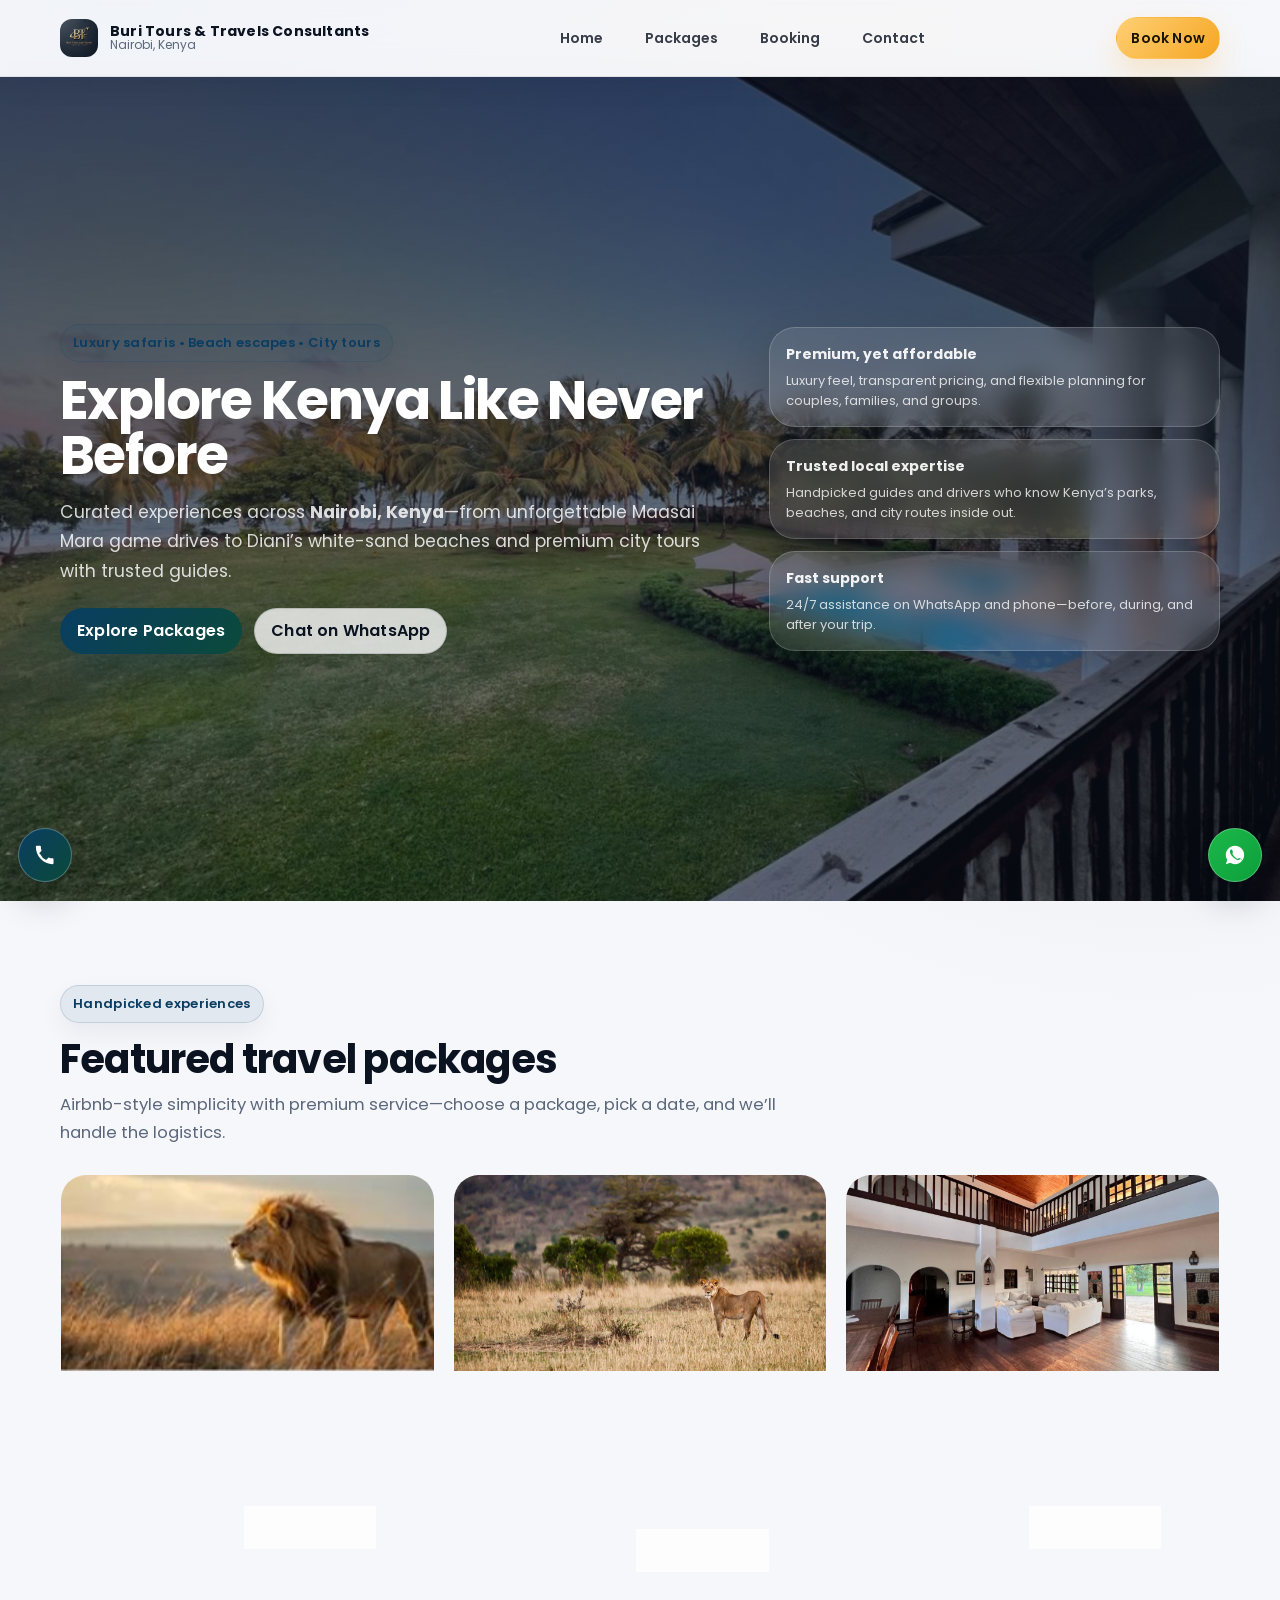
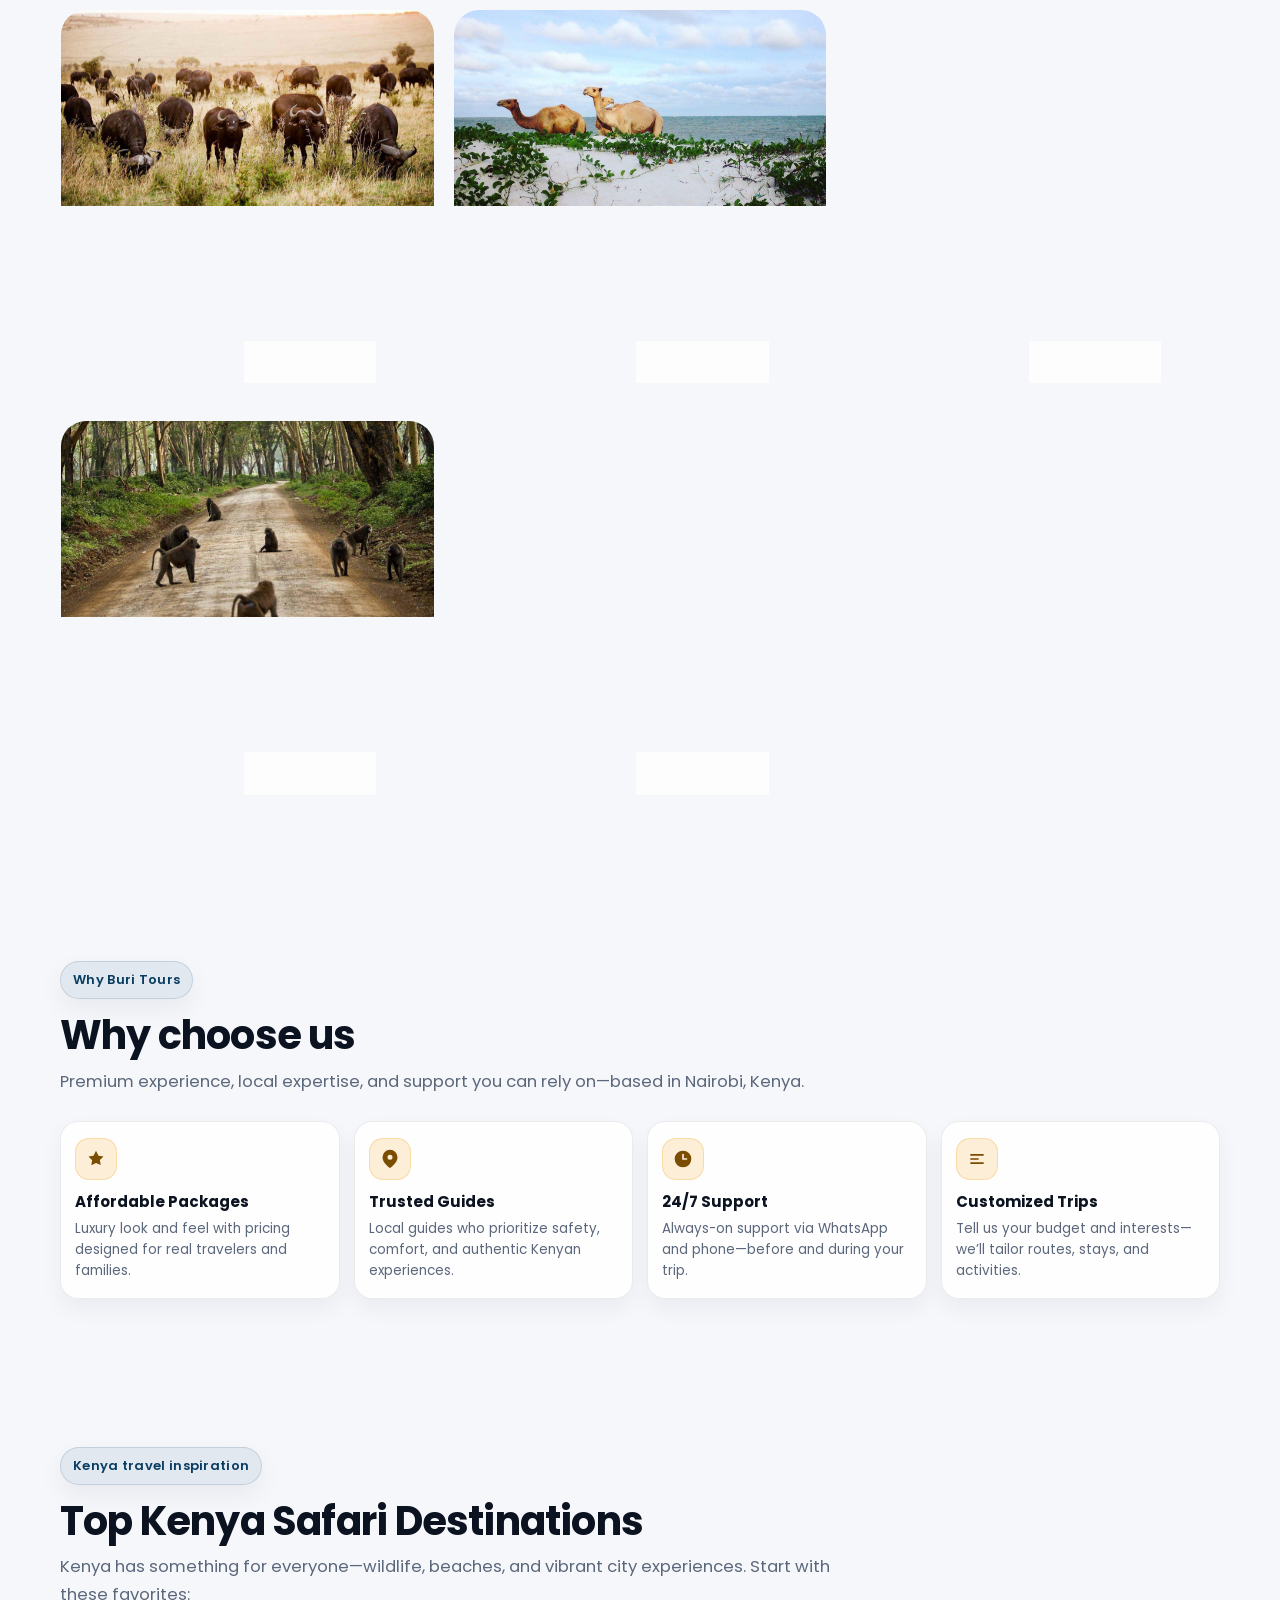
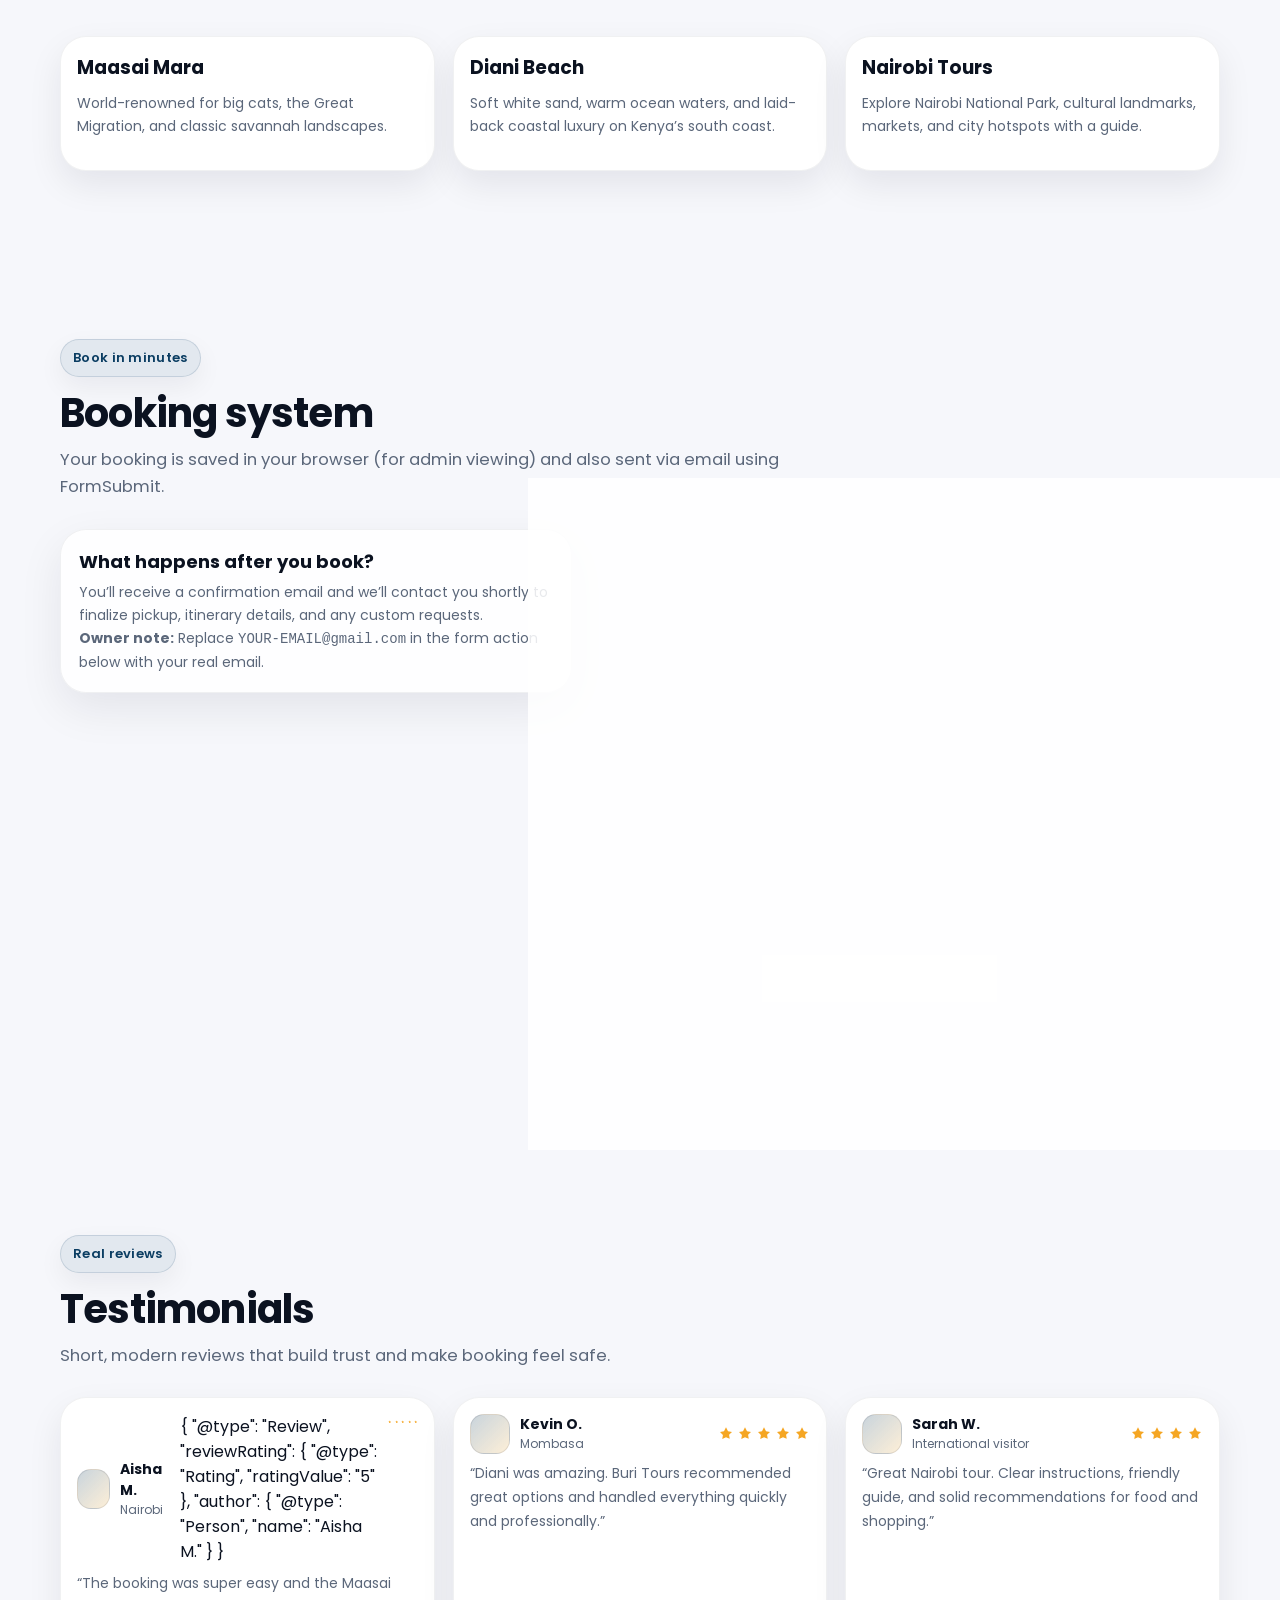
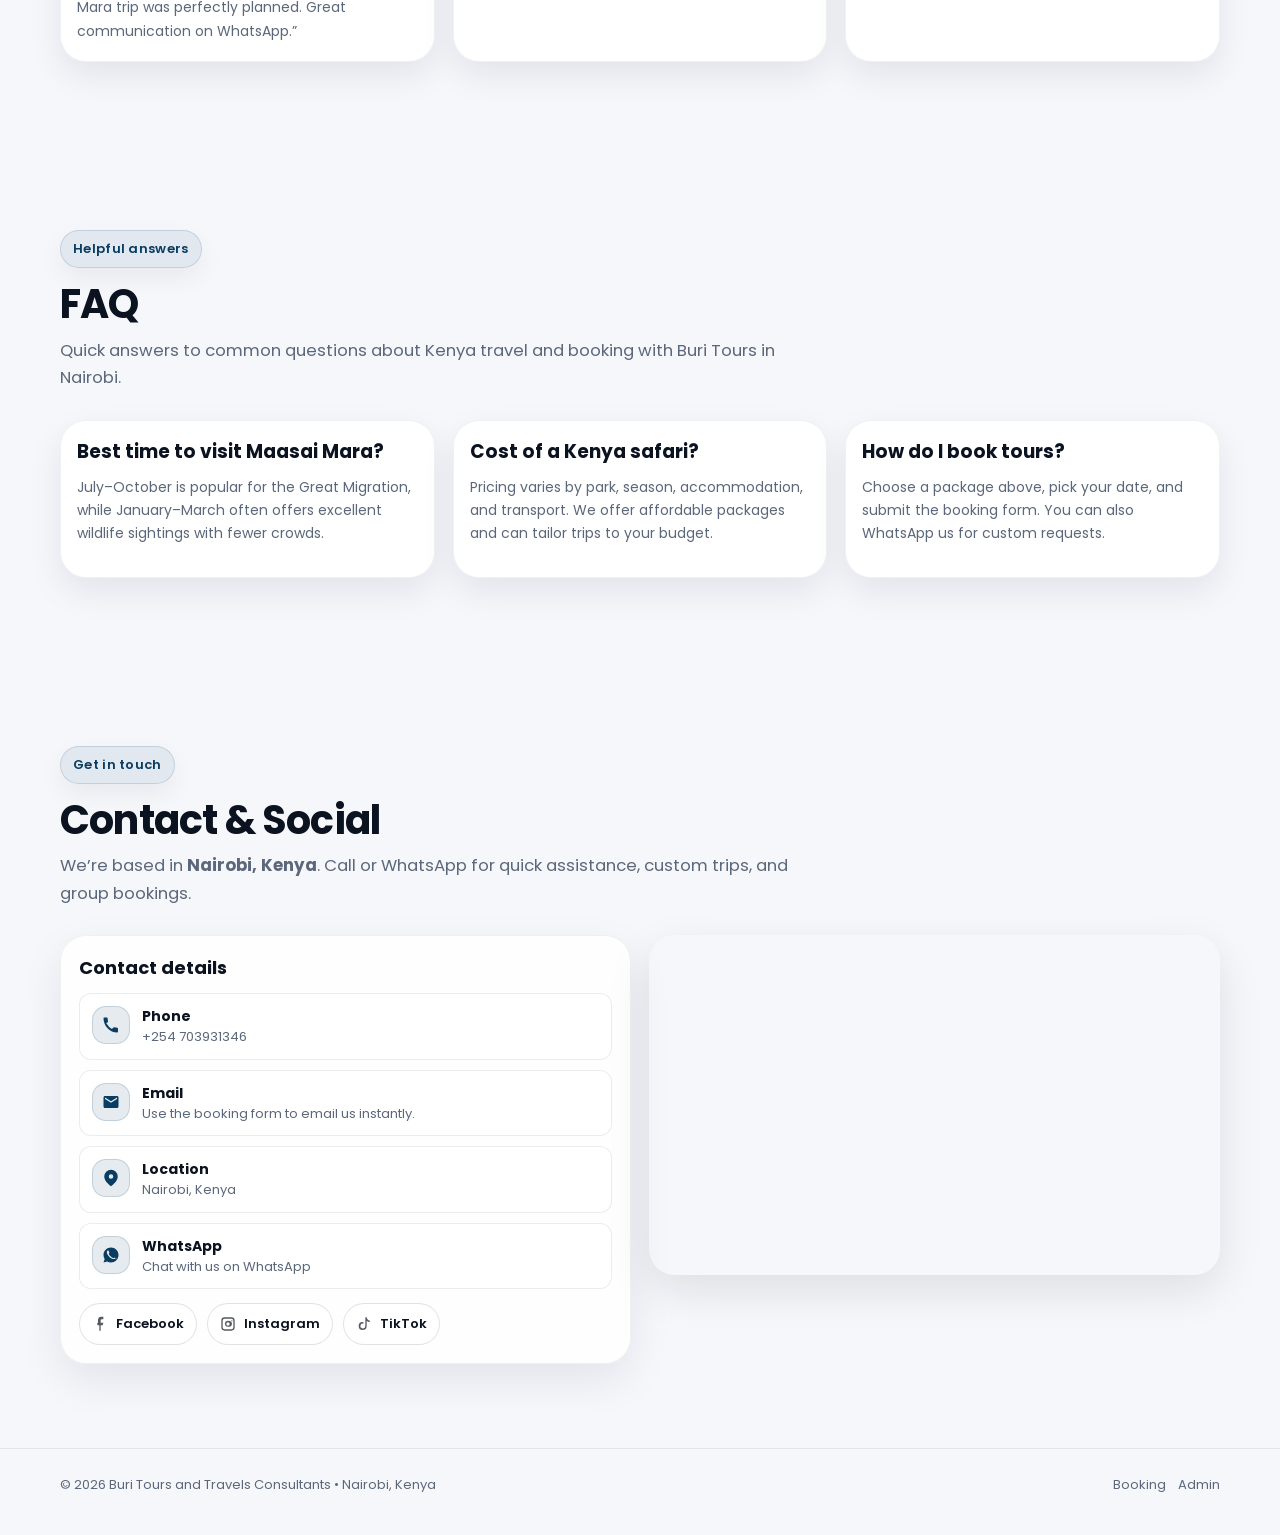
==== index.html @ 3529a476 "Update index.html" ====
<!doctype html>
<html lang="en">
  <head>
    <meta charset="utf-8" />
    <meta name="viewport" content="width=device-width, initial-scale=1" />

    <title>Best Kenya Safaris Tours| Buri Tours Nairobi</title>
    <meta
      name="description"
      content="Affordable Kenya safaris, Maasai Mara tours, Diani beach holidays. Book with Buri Tours Nairobi today."
    />
    <meta
      name="keywords"
      content="Kenya safaris, Nairobi tours, Maasai Mara safari, Diani beach holiday, travel agency Nairobi"
    />
    <meta name="theme-color" content="#0a3d62" />
    <meta name="robots" content="index,follow" />

    <link rel="icon" href="images/logo.png" />
    <link rel="preload" as="image" href="images/hero.jpg" fetchpriority="high" />
    <link rel="preload" as="image" href="images/mara.jpg" />
    <link rel="preload" as="image" href="images/diani.jpg" />
    <link rel="preload" as="image" href="images/nairobi.jpg" />
    <link rel="canonical" href="https://buritours.buriconsultants.co.ke/" />

    <meta property="og:title" content="Best Kenya Safaris | Buri Tours Nairobi" />
    <meta
      property="og:description"
      content="Affordable Kenya safaris, Maasai Mara tours, Diani beach holidays. Book with Buri Tours Nairobi today."
    />
    <meta property="og:type" content="website" />
    <meta property="og:image" content="images/hero.jpg" />
    <meta property="og:locale" content="en_KE" />

    <meta name="twitter:card" content="summary_large_image" />
    <meta name="twitter:title" content="Best Kenya Safaris | Buri Tours Nairobi" />
    <meta
      name="twitter:description"
      content="Affordable Kenya safaris, Maasai Mara tours, Diani beach holidays. Book with Buri Tours Nairobi today."
    />
    <meta name="twitter:image" content="images/hero.jpg" />

    <link rel="preconnect" href="https://fonts.googleapis.com" />
    <link rel="preconnect" href="https://fonts.gstatic.com" crossorigin />
    <link
      href="https://fonts.googleapis.com/css2?family=Poppins:wght@300;400;600;700;800&display=swap"
      rel="stylesheet"
    />
    <link rel="stylesheet" href="styles.css" />

    <script type="application/ld+json">
      {
        "@context": "https://schema.org",
        "@type": "TravelAgency",
        "name": "Buri Tours and Travels Consultants",
        "address": {
          "@type": "PostalAddress",
          "addressLocality": "Nairobi",
          "addressCountry": "KE"
        },
        "areaServed": "Kenya",
        "url": "https://buri-tours.vercel.app/",
        "telephone": "+254703931346"
      }
    </script>

    <script type="application/ld+json">
      {
        "@context": "https://schema.org",
        "@type": "FAQPage",
        "mainEntity": [
          {
            "@type": "Question",
            "name": "Best time to visit Maasai Mara?",
            "acceptedAnswer": {
              "@type": "Answer",
              "text": "July–October is popular for the Great Migration, while January–March often offers excellent wildlife sightings with fewer crowds."
            }
          },
          {
            "@type": "Question",
            "name": "Cost of Kenya safari?",
            "acceptedAnswer": {
              "@type": "Answer",
              "text": "Pricing varies by park, season, accommodation, and transport. Buri Tours offers affordable packages and can tailor trips to your budget."
            }
          },
          {
            "@type": "Question",
            "name": "How to book tours?",
            "acceptedAnswer": {
              "@type": "Answer",
              "text": "Choose a package, pick your date, and submit the booking form. You can also WhatsApp Buri Tours for custom requests."
            }
          }
          {
            "@type": "Review",
            "reviewRating": {
            "@type": "Rating",
            "ratingValue": "5"
          },
            "author": {
            "@type": "Person",
            "name": "Aisha M."
          }
          }
        ]
      }
    </script>
  </head>
  <body>
    <header class="header">
      <div class="container">
        <div class="nav">
          <a class="brand" href="#home" aria-label="Buri Tours and Travels Consultants">
            <img src="images/logo.png" alt="Buri Tours logo" />
            <div class="name">
              <strong>Buri Tours &amp; Travels Consultants</strong>
              <span>Nairobi, Kenya</span>
            </div>
          </a>

          <nav class="navlinks" aria-label="Primary navigation">
            <a href="#home">Home</a>
            <a href="#packages">Packages</a>
            <a href="#booking">Booking</a>
            <a href="#contact">Contact</a>
          </nav>

          <div class="nav-cta">
            <a class="btn btn-accent btn-sm" href="#booking">Book Now</a>
            <button class="menu-btn" id="menuBtn" aria-label="Open menu">
              <svg viewBox="0 0 24 24" aria-hidden="true">
                <path d="M4 6h16v2H4V6zm0 5h16v2H4v-2zm0 5h16v2H4v-2z"></path>
              </svg>
            </button>
          </div>
        </div>
      </div>
    </header>

    <div class="drawer-backdrop" id="drawerBackdrop" aria-hidden="true"></div>
    <div class="drawer" id="drawer" role="dialog" aria-label="Menu">
      <a href="#home">Home</a>
      <a href="#packages">Packages</a>
      <a href="#booking">Booking</a>
      <a href="#contact">Contact</a>
      <div class="drawer-cta">
        <a class="btn btn-accent btn-sm" href="#booking">Book Now</a>
        <a class="btn btn-outline btn-sm" href="admin.html">Admin</a>
      </div>
    </div>

    <main id="home">
      <section class="hero" aria-label="Hero">
        <div class="hero-bg" style="background-image:url('images/hero.jpg')" role="img" aria-label="Luxury Kenya travel"></div>
        <div class="container hero-inner">
          <div>
            <div class="eyebrow fade-up">Luxury safaris • Beach escapes • City tours</div>
            <h1 class="fade-up delay-1">Explore Kenya Like Never Before</h1>
            <p class="fade-up delay-2">
              Curated experiences across <strong>Nairobi, Kenya</strong>—from unforgettable Maasai Mara game drives to Diani’s
              white-sand beaches and premium city tours with trusted guides.
            </p>
            <div class="hero-actions fade-up delay-3">
              <a class="btn btn-primary" href="#packages">Explore Packages</a>
              <a class="btn btn-outline" href="https://wa.me/254703931346" target="_blank" rel="noopener">
                Chat on WhatsApp
              </a>
            </div>
          </div>

          <div class="hero-badges">
            <div class="badge-card reveal">
              <strong>Premium, yet affordable</strong>
              <span>Luxury feel, transparent pricing, and flexible planning for couples, families, and groups.</span>
            </div>
            <div class="badge-card reveal">
              <strong>Trusted local expertise</strong>
              <span>Handpicked guides and drivers who know Kenya’s parks, beaches, and city routes inside out.</span>
            </div>
            <div class="badge-card reveal">
              <strong>Fast support</strong>
              <span>24/7 assistance on WhatsApp and phone—before, during, and after your trip.</span>
            </div>
          </div>
        </div>
      </section>

      <section class="section" id="packages" aria-label="Packages">
        <div class="container">
          <span class="eyebrow reveal">Handpicked experiences</span>
          <h2 class="h2 reveal">Featured travel packages</h2>
          <p class="lead reveal">
            Airbnb-style simplicity with premium service—choose a package, pick a date, and we’ll handle the logistics.
          </p>

          <div class="grid-3">
            <article class="card reveal">
              <div class="card-media">
                <img src="images/Lionking.jpeg" alt="Lion in Maasai Mara safari Kenya with Buri Tours" loading="lazy" decoding="async" />
              </div>
              <div class="card-body">
                <div class="card-title">
                  <h3>Maasai Mara Safari</h3>
                </div>
                <p>Iconic game drives, breathtaking sunsets, and unforgettable wildlife moments in Kenya’s top reserve.</p>
                <div class="card-actions">
                  <button class="btn btn-primary btn-sm" data-select-package="Maasai Mara Safari">Book this package</button>
                  <a class="btn btn-outline btn-sm" href="#booking">View booking</a>
                </div>
              </div>
            </article>
            <article class="card reveal">
              <div class="card-media">
                <img src="images/mara.jpg" alt="Lioness in Nairobi National Park ith Buri Tours and Travels Consultants" loading="lazy" decoding="async" />
              </div>
              <div class="card-body">
                <div class="card-title">
                  <h3>Nairobi National Park</h3>
                </div>
                <p>Experience amazing game drives within the horizon of Nairobi National Park, breathtaking sunsets, and unforgettable wildlife moments in Kenya’s top reserve.</p>
                <div class="card-actions">
                  <button class="btn btn-primary btn-sm" data-select-package="Maasai Mara Safari">Book this package</button>
                  <a class="btn btn-outline btn-sm" href="#booking">View booking</a>
                </div>
              </div>
            </article>

            <article class="card reveal">
              <div class="card-media">
                <img src="images/diani.jpg" alt="Diani Beach holiday view" loading="lazy" decoding="async" />
              </div>
              <div class="card-body">
                <div class="card-title">
                  <h3>Diani Beach Holiday</h3>
                </div>
                <p>Relax on white sand, enjoy ocean breezes, and explore coastal culture with comfort-focused planning.</p>
                <div class="card-actions">
                  <button class="btn btn-primary btn-sm" data-select-package="Diani Beach Holiday">Book this package</button>
                  <a class="btn btn-outline btn-sm" href="#booking">View booking</a>
                </div>
              </div>
            </article>

            <article class="card reveal">
              <div class="card-media">
                <img src="images/Buffalo.jpeg" alt="Nairobi city tour experience" loading="lazy" decoding="async" />
              </div>
              <div class="card-body">
                <div class="card-title">
                  <h3>Nairobi City Tour</h3>
                </div>
                <p>Discover Nairobi’s highlights with a guided itinerary—perfect for visitors and weekend explorers.</p>
                <div class="card-actions">
                  <button class="btn btn-primary btn-sm" data-select-package="Nairobi City Tour">Book this package</button>
                  <a class="btn btn-outline btn-sm" href="#booking">View booking</a>
                </div>
              </div>
            </article><article class="card reveal">
              <div class="card-media">
                <img src="images/Camel.jpeg" alt="Nairobi city tour experience" loading="lazy" decoding="async" />
              </div>
              <div class="card-body">
                <div class="card-title">
                  <h3>Nairobi City Tour</h3>
                </div>
                <p>Discover Nairobi’s highlights with a guided itinerary—perfect for visitors and weekend explorers.</p>
                <div class="card-actions">
                  <button class="btn btn-primary btn-sm" data-select-package="Nairobi City Tour">Book this package</button>
                  <a class="btn btn-outline btn-sm" href="#booking">View booking</a>
                </div>
              </div>
            </article>
            <article class="card reveal">
              <div class="card-media">
                <img src="images/Lioness.jpeg" alt="Nairobi city tour experience" loading="lazy" decoding="async" />
              </div>
              <div class="card-body">
                <div class="card-title">
                  <h3>Nairobi City Tour</h3>
                </div>
                <p>Discover Nairobi’s highlights with a guided itinerary—perfect for visitors and weekend explorers.</p>
                <div class="card-actions">
                  <button class="btn btn-primary btn-sm" data-select-package="Nairobi City Tour">Book this package</button>
                  <a class="btn btn-outline btn-sm" href="#booking">View booking</a>
                </div>
              </div>
            </article>
            <article class="card reveal">
              <div class="card-media">
                <img src="images/Monkeys.jpeg" alt="Nairobi city tour experience" loading="lazy" decoding="async" />
              </div>
              <div class="card-body">
                <div class="card-title">
                  <h3>Nairobi City Tour</h3>
                </div>
                <p>Discover Nairobi’s highlights with a guided itinerary—perfect for visitors and weekend explorers.</p>
                <div class="card-actions">
                  <button class="btn btn-primary btn-sm" data-select-package="Nairobi City Tour">Book this package</button>
                  <a class="btn btn-outline btn-sm" href="#booking">View booking</a>
                </div>
              </div>
            </article>
            <article class="card reveal">
              <div class="card-media">
                <img src="images/Rhino.jpeg" alt="Nairobi city tour experience" loading="lazy" decoding="async" />
              </div>
              <div class="card-body">
                <div class="card-title">
                  <h3>Nairobi City Tour</h3>
                </div>
                <p>Discover Nairobi’s highlights with a guided itinerary—perfect for visitors and weekend explorers.</p>
                <div class="card-actions">
                  <button class="btn btn-primary btn-sm" data-select-package="Nairobi City Tour">Book this package</button>
                  <a class="btn btn-outline btn-sm" href="#booking">View booking</a>
                </div>
              </div>
            </article>
            <article class="card reveal">
              <div class="card-media">
                <img src="images/Visitors.jpeg" alt="Nairobi city tour experience" loading="lazy" decoding="async" />
              </div>
            </article>
          </div>
        </div>
      </section>

      <section class="section compact" aria-label="Why choose us">
        <div class="container">
          <span class="eyebrow reveal">Why Buri Tours</span>
          <h2 class="h2 reveal">Why choose us</h2>
          <p class="lead reveal">Premium experience, local expertise, and support you can rely on—based in Nairobi, Kenya.</p>

          <div class="features">
            <div class="feature reveal">
              <div class="icon" aria-hidden="true">
                <svg viewBox="0 0 24 24"><path d="M12 2l3 6 6 .9-4.4 4.3 1 6L12 16.9 6.4 19.5l1-6L3 8.9 9 8l3-6z"/></svg>
              </div>
              <h3>Affordable Packages</h3>
              <p>Luxury look and feel with pricing designed for real travelers and families.</p>
            </div>
            <div class="feature reveal">
              <div class="icon" aria-hidden="true">
                <svg viewBox="0 0 24 24"><path d="M12 1a9 9 0 00-9 9c0 7 9 13 9 13s9-6 9-13a9 9 0 00-9-9zm0 12a3 3 0 110-6 3 3 0 010 6z"/></svg>
              </div>
              <h3>Trusted Guides</h3>
              <p>Local guides who prioritize safety, comfort, and authentic Kenyan experiences.</p>
            </div>
            <div class="feature reveal">
              <div class="icon" aria-hidden="true">
                <svg viewBox="0 0 24 24"><path d="M12 22a10 10 0 110-20 10 10 0 010 20zm1-11V6h-2v7h6v-2h-4z"/></svg>
              </div>
              <h3>24/7 Support</h3>
              <p>Always-on support via WhatsApp and phone—before and during your trip.</p>
            </div>
            <div class="feature reveal">
              <div class="icon" aria-hidden="true">
                <svg viewBox="0 0 24 24"><path d="M4 6h16v2H4V6zm0 5h10v2H4v-2zm0 5h16v2H4v-2z"/></svg>
              </div>
              <h3>Customized Trips</h3>
              <p>Tell us your budget and interests—we’ll tailor routes, stays, and activities.</p>
            </div>
          </div>
        </div>
      </section>

      <section class="section" aria-label="Top Kenya Safari Destinations">
        <div class="container">
          <span class="eyebrow reveal">Kenya travel inspiration</span>
          <h2 class="h2 reveal">Top Kenya Safari Destinations</h2>
          <p class="lead reveal">
            Kenya has something for everyone—wildlife, beaches, and vibrant city experiences. Start with these favorites:
          </p>

          <div class="grid-3">
            <div class="card reveal">
              <div class="card-body">
                <h3 style="margin:0">Maasai Mara</h3>
                <p>World-renowned for big cats, the Great Migration, and classic savannah landscapes.</p>
              </div>
            </div>
            <div class="card reveal">
              <div class="card-body">
                <h3 style="margin:0">Diani Beach</h3>
                <p>Soft white sand, warm ocean waters, and laid-back coastal luxury on Kenya’s south coast.</p>
              </div>
            </div>
            <div class="card reveal">
              <div class="card-body">
                <h3 style="margin:0">Nairobi Tours</h3>
                <p>Explore Nairobi National Park, cultural landmarks, markets, and city hotspots with a guide.</p>
              </div>
            </div>
          </div>
        </div>
      </section>

      <section class="section" id="booking" aria-label="Booking">
        <div class="container">
          <span class="eyebrow reveal">Book in minutes</span>
          <h2 class="h2 reveal">Booking system</h2>
          <p class="lead reveal">
            Your booking is saved in your browser (for admin viewing) and also sent via email using FormSubmit.
          </p>

          <div class="booking-wrap">
            <div class="panel reveal">
              <h3>What happens after you book?</h3>
              <p>
                You’ll receive a confirmation email and we’ll contact you shortly to finalize pickup, itinerary details, and any custom
                requests.
              </p>
              <p class="notice">
                <strong>Owner note:</strong> Replace <code>YOUR-EMAIL@gmail.com</code> in the form action below with your real email.
              </p>
              <div class="toast" id="toast" role="status" aria-live="polite"></div>
            </div>

            <div class="panel reveal">
              <h3>Booking form</h3>
              <p>Fill in your details and choose a package and date.</p>

              <form
                id="bookingForm"
                action="https://formsubmit.co/johngregory6400@gmail.com"
                method="POST"
                autocomplete="on"
              >
                <input type="hidden" name="_captcha" value="false" />
                <input
                  type="hidden"
                  name="_autoresponse"
                  value="Thank you for booking with Buri Tours! We will contact you shortly."
                />
                <input type="hidden" name="_subject" value="New Booking - Buri Tours (Nairobi, Kenya)" />
                <input type="hidden" name="_template" value="table" />

                <div class="field">
                  <label for="name">Name</label>
                  <input id="name" name="name" required placeholder="Your full name" />
                </div>

                <div class="field">
                  <label for="email">Email</label>
                  <input id="email" name="email" type="email" required placeholder="you@example.com" />
                </div>

                <div class="field">
                  <label for="package">Package</label>
                  <select id="package" name="package" required>
                    <option value="" selected disabled>Select a package</option>
                    <option value="Maasai Mara Safari">Maasai Mara Safari – KES 25,000</option>
                    <option value="Diani Beach Holiday">Diani Beach Holiday – KES 20,000</option>
                    <option value="Nairobi City Tour">Nairobi City Tour – KES 5,000</option>
                  </select>
                </div>

                <div class="field">
                  <label for="date">Date</label>
                  <input id="date" name="date" type="date" required />
                </div>

                <div class="form-actions">
                  <button class="btn btn-primary" type="submit">Submit booking</button>
                  <a class="btn btn-outline" href="admin.html">Open admin dashboard</a>
                </div>

                <p class="notice">
                  By submitting, you agree to be contacted by Buri Tours and Travels Consultants (Nairobi, Kenya).
                </p>
              </form>
            </div>
          </div>
        </div>
      </section>

      <section class="section" aria-label="Testimonials">
        <div class="container">
          <span class="eyebrow reveal">Real reviews</span>
          <h2 class="h2 reveal">Testimonials</h2>
          <p class="lead reveal">Short, modern reviews that build trust and make booking feel safe.</p>

          <div class="grid-3">
            <article class="card reveal">
              <div class="card-body">
                <div class="testimonial-meta">
                  <div style="display:flex; gap:10px; align-items:center">
                    <div class="avatar" aria-hidden="true"></div>
                    <div>
                      <div class="tname">Aisha M.</div>
                      <div class="trole">Nairobi</div>
                    </div>
                  </div>
                  <div class="stars" aria-label="5 star rating">
                    {
  "@type": "Review",
  "reviewRating": {
    "@type": "Rating",
    "ratingValue": "5"
  },
  "author": {
    "@type": "Person",
    "name": "Aisha M."
  }
}
                    <svg viewBox="0 0 24 24"><path d="M12 2l3 6 6 .9-4.4 4.3 1 6L12 16.9 6.4 19.5l1-6L3 8.9 9 8l3-6z"/></svg>
                    <svg viewBox="0 0 24 24"><path d="M12 2l3 6 6 .9-4.4 4.3 1 6L12 16.9 6.4 19.5l1-6L3 8.9 9 8l3-6z"/></svg>
                    <svg viewBox="0 0 24 24"><path d="M12 2l3 6 6 .9-4.4 4.3 1 6L12 16.9 6.4 19.5l1-6L3 8.9 9 8l3-6z"/></svg>
                    <svg viewBox="0 0 24 24"><path d="M12 2l3 6 6 .9-4.4 4.3 1 6L12 16.9 6.4 19.5l1-6L3 8.9 9 8l3-6z"/></svg>
                    <svg viewBox="0 0 24 24"><path d="M12 2l3 6 6 .9-4.4 4.3 1 6L12 16.9 6.4 19.5l1-6L3 8.9 9 8l3-6z"/></svg>
                  </div>
                </div>
                <p style="margin:0; color:var(--muted); line-height:1.7">
                  “The booking was super easy and the Maasai Mara trip was perfectly planned. Great communication on WhatsApp.”
                </p>
              </div>
            </article>

            <article class="card reveal">
              <div class="card-body">
                <div class="testimonial-meta">
                  <div style="display:flex; gap:10px; align-items:center">
                    <div class="avatar" aria-hidden="true"></div>
                    <div>
                      <div class="tname">Kevin O.</div>
                      <div class="trole">Mombasa</div>
                    </div>
                  </div>
                  <div class="stars" aria-label="5 star rating">
                    <svg viewBox="0 0 24 24"><path d="M12 2l3 6 6 .9-4.4 4.3 1 6L12 16.9 6.4 19.5l1-6L3 8.9 9 8l3-6z"/></svg>
                    <svg viewBox="0 0 24 24"><path d="M12 2l3 6 6 .9-4.4 4.3 1 6L12 16.9 6.4 19.5l1-6L3 8.9 9 8l3-6z"/></svg>
                    <svg viewBox="0 0 24 24"><path d="M12 2l3 6 6 .9-4.4 4.3 1 6L12 16.9 6.4 19.5l1-6L3 8.9 9 8l3-6z"/></svg>
                    <svg viewBox="0 0 24 24"><path d="M12 2l3 6 6 .9-4.4 4.3 1 6L12 16.9 6.4 19.5l1-6L3 8.9 9 8l3-6z"/></svg>
                    <svg viewBox="0 0 24 24"><path d="M12 2l3 6 6 .9-4.4 4.3 1 6L12 16.9 6.4 19.5l1-6L3 8.9 9 8l3-6z"/></svg>
                  </div>
                </div>
                <p style="margin:0; color:var(--muted); line-height:1.7">
                  “Diani was amazing. Buri Tours recommended great options and handled everything quickly and professionally.”
                </p>
              </div>
            </article>

            <article class="card reveal">
              <div class="card-body">
                <div class="testimonial-meta">
                  <div style="display:flex; gap:10px; align-items:center">
                    <div class="avatar" aria-hidden="true"></div>
                    <div>
                      <div class="tname">Sarah W.</div>
                      <div class="trole">International visitor</div>
                    </div>
                  </div>
                  <div class="stars" aria-label="4 star rating">
                    <svg viewBox="0 0 24 24"><path d="M12 2l3 6 6 .9-4.4 4.3 1 6L12 16.9 6.4 19.5l1-6L3 8.9 9 8l3-6z"/></svg>
                    <svg viewBox="0 0 24 24"><path d="M12 2l3 6 6 .9-4.4 4.3 1 6L12 16.9 6.4 19.5l1-6L3 8.9 9 8l3-6z"/></svg>
                    <svg viewBox="0 0 24 24"><path d="M12 2l3 6 6 .9-4.4 4.3 1 6L12 16.9 6.4 19.5l1-6L3 8.9 9 8l3-6z"/></svg>
                    <svg viewBox="0 0 24 24"><path d="M12 2l3 6 6 .9-4.4 4.3 1 6L12 16.9 6.4 19.5l1-6L3 8.9 9 8l3-6z"/></svg>
                  </div>
                </div>
                <p style="margin:0; color:var(--muted); line-height:1.7">
                  “Great Nairobi tour. Clear instructions, friendly guide, and solid recommendations for food and shopping.”
                </p>
              </div>
            </article>
          </div>
        </div>
      </section>

      <section class="section" aria-label="FAQ">
        <div class="container">
          <span class="eyebrow reveal">Helpful answers</span>
          <h2 class="h2 reveal">FAQ</h2>
          <p class="lead reveal">Quick answers to common questions about Kenya travel and booking with Buri Tours in Nairobi.</p>

          <div class="grid-3">
            <div class="card reveal">
              <div class="card-body">
                <h3 style="margin:0">Best time to visit Maasai Mara?</h3>
                <p>
                  July–October is popular for the Great Migration, while January–March often offers excellent wildlife sightings with
                  fewer crowds.
                </p>
              </div>
            </div>
            <div class="card reveal">
              <div class="card-body">
                <h3 style="margin:0">Cost of a Kenya safari?</h3>
                <p>
                  Pricing varies by park, season, accommodation, and transport. We offer affordable packages and can tailor trips to
                  your budget.
                </p>
              </div>
            </div>
            <div class="card reveal">
              <div class="card-body">
                <h3 style="margin:0">How do I book tours?</h3>
                <p>
                  Choose a package above, pick your date, and submit the booking form. You can also WhatsApp us for custom requests.
                </p>
              </div>
            </div>
          </div>
        </div>
      </section>

      <section class="section" id="contact" aria-label="Contact">
        <div class="container">
          <span class="eyebrow reveal">Get in touch</span>
          <h2 class="h2 reveal">Contact &amp; Social</h2>
          <p class="lead reveal">
            We’re based in <strong>Nairobi, Kenya</strong>. Call or WhatsApp for quick assistance, custom trips, and group bookings.
          </p>

          <div class="contact-grid">
            <div class="panel reveal">
              <h3 style="margin:0 0 8px">Contact details</h3>
              <div class="contact-list">
                <div class="contact-item">
                  <div class="dot" aria-hidden="true">
                    <svg viewBox="0 0 24 24"><path d="M6.6 10.8a15.3 15.3 0 006.6 6.6l2.2-2.2c.3-.3.7-.4 1.1-.3 1.2.4 2.5.6 3.8.6.6 0 1 .4 1 1V21c0 .6-.4 1-1 1C10.5 22 2 13.5 2 3c0-.6.4-1 1-1h3.5c.6 0 1 .4 1 1 0 1.3.2 2.6.6 3.8.1.4 0 .8-.3 1.1l-2.2 2.2z"/></svg>
                  </div>
                  <div>
                    <strong>Phone</strong>
                    <a href="tel:+254793789339">+254 703931346</a>
                  </div>
                </div>
                <div class="contact-item">
                  <div class="dot" aria-hidden="true">
                    <svg viewBox="0 0 24 24"><path d="M20 4H4c-1.1 0-2 .9-2 2v12c0 1.1.9 2 2 2h16c1.1 0 2-.9 2-2V6c0-1.1-.9-2-2-2zm0 4l-8 5-8-5V6l8 5 8-5v2z"/></svg>
                  </div>
                  <div>
                    <strong>Email</strong>
                    <span>Use the booking form to email us instantly.</span>
                  </div>
                </div>
                <div class="contact-item">
                  <div class="dot" aria-hidden="true">
                    <svg viewBox="0 0 24 24"><path d="M12 1a9 9 0 00-9 9c0 7 9 13 9 13s9-6 9-13a9 9 0 00-9-9zm0 12a3 3 0 110-6 3 3 0 010 6z"/></svg>
                  </div>
                  <div>
                    <strong>Location</strong>
                    <span>Nairobi, Kenya</span>
                  </div>
                </div>
                <div class="contact-item">
                  <div class="dot" aria-hidden="true">
                    <svg viewBox="0 0 24 24"><path d="M12 2C6.5 2 2 6.5 2 12c0 2 .6 3.8 1.6 5.3L2 22l4.9-1.5C8.4 21.4 10.1 22 12 22c5.5 0 10-4.5 10-10S17.5 2 12 2zm5.8 14.2c-.2.6-1.1 1.1-1.7 1.2-.4.1-.8.2-1.8-.2-1.2-.4-2.8-1.2-4.6-3-1.8-1.8-2.6-3.4-3-4.6-.3-.9-.2-1.4-.2-1.8.1-.6.7-1.5 1.2-1.7.3-.1.6-.1.8 0 .2.1.4.4.6.9l.6 1.4c.1.3.1.6 0 .8l-.3.4c-.2.3-.4.6-.2 1 .3.7 1 1.9 2.3 3.2 1.3 1.3 2.5 2 3.2 2.3.4.2.7 0 1-.2l.4-.3c.2-.1.5-.2.8 0l1.4.6c.5.2.8.4.9.6.1.2.1.5 0 .8z"/></svg>
                  </div>
                  <div>
                    <strong>WhatsApp</strong>
                    <a href="https://wa.me/254703931346" target="_blank" rel="noopener">Chat with us on WhatsApp</a>
                  </div>
                </div>
              </div>

              <div class="socials" aria-label="Social links">
                <a class="pill" href="#" aria-label="Facebook (add your link)">
                  <svg viewBox="0 0 24 24"><path d="M13 22v-8h3l1-4h-4V7c0-1.1.3-2 2-2h2V1h-3c-3.4 0-5 2.1-5 5v4H8v4h3v8h2z"/></svg>
                  Facebook
                </a>
                <a class="pill" href="#" aria-label="Instagram (add your link)">
                  <svg viewBox="0 0 24 24"><path d="M7 2h10a5 5 0 015 5v10a5 5 0 01-5 5H7a5 5 0 01-5-5V7a5 5 0 015-5zm10 2H7a3 3 0 00-3 3v10a3 3 0 003 3h10a3 3 0 003-3V7a3 3 0 00-3-3zm-5 3.5A4.5 4.5 0 1112 16a4.5 4.5 0 010-9zm0 2A2.5 2.5 0 1014.5 12 2.5 2.5 0 0012 9.5zM17.8 6.2a1 1 0 11-1 1 1 1 0 011-1z"/></svg>
                  Instagram
                </a>
                <a class="pill" href="#" aria-label="TikTok (add your link)">
                  <svg viewBox="0 0 24 24"><path d="M14 2h2c.3 2.6 2.2 4.6 4.8 5v2.1c-1.9 0-3.6-.6-4.8-1.6V15a6 6 0 11-6-6c.4 0 .8 0 1.2.1v2.2a3.7 3.7 0 10 2.8 3.6V2z"/></svg>
                  TikTok
                </a>
              </div>
            </div>

            <div class="reveal">
              <iframe
                class="map"
                loading="lazy"
                referrerpolicy="no-referrer-when-downgrade"
                title="Buri Tours Nairobi location"
                src="https://www.google.com/maps?q=Nairobi%20Kenya&output=embed"
              ></iframe>
            </div>
          </div>
        </div>
      </section>
    </main>

    <footer>
      <div class="container footer-inner">
        <div>© <span id="year"></span> Buri Tours and Travels Consultants • Nairobi, Kenya</div>
        <div style="display:flex; gap:12px; flex-wrap:wrap">
          <a href="#booking">Booking</a>
          <a href="admin.html">Admin</a>
        </div>
      </div>
    </footer>

    <a class="float whatsapp" href="https://wa.me/254703931346" target="_blank" rel="noopener" aria-label="WhatsApp">
      <svg viewBox="0 0 24 24" aria-hidden="true">
        <path d="M12 2C6.5 2 2 6.5 2 12c0 2 .6 3.8 1.6 5.3L2 22l4.9-1.5C8.4 21.4 10.1 22 12 22c5.5 0 10-4.5 10-10S17.5 2 12 2zm5.8 14.2c-.2.6-1.1 1.1-1.7 1.2-.4.1-.8.2-1.8-.2-1.2-.4-2.8-1.2-4.6-3-1.8-1.8-2.6-3.4-3-4.6-.3-.9-.2-1.4-.2-1.8.1-.6.7-1.5 1.2-1.7.3-.1.6-.1.8 0 .2.1.4.4.6.9l.6 1.4c.1.3.1.6 0 .8l-.3.4c-.2.3-.4.6-.2 1 .3.7 1 1.9 2.3 3.2 1.3 1.3 2.5 2 3.2 2.3.4.2.7 0 1-.2l.4-.3c.2-.1.5-.2.8 0l1.4.6c.5.2.8.4.9.6.1.2.1.5 0 .8z"/>
      </svg>
    </a>
    <a class="float call" href="tel:+254703931346" aria-label="Call">
      <svg viewBox="0 0 24 24" aria-hidden="true">
        <path d="M6.6 10.8a15.3 15.3 0 006.6 6.6l2.2-2.2c.3-.3.7-.4 1.1-.3 1.2.4 2.5.6 3.8.6.6 0 1 .4 1 1V21c0 .6-.4 1-1 1C10.5 22 2 13.5 2 3c0-.6.4-1 1-1h3.5c.6 0 1 .4 1 1 0 1.3.2 2.6.6 3.8.1.4 0 .8-.3 1.1l-2.2 2.2z"/>
      </svg>
    </a>

    <div class="mobile-cta" aria-label="Quick actions">
      <a class="mobile-pill primary" href="#booking">Book Now</a>
      <a class="mobile-pill" href="https://wa.me/254703931346" target="_blank" rel="noopener">WhatsApp</a>
    </div>

    <script>
      document.getElementById("year").textContent = String(new Date().getFullYear());
    </script>
    <script src="main.js" defer></script>
  </body>
</html>
---- styles.css ----
/* Buri Tours & Travels Consultants - Premium safari theme */
:root{
  --brand:#0a3d62;
  --brand-2:#0b4a3a;
  --accent:#f5a623;
  --accent-2:#ffcf73;
  --ink:#0b1220;
  --muted:#5b677a;
  --bg:#f6f7fb;
  --card:#ffffff;
  --line: rgba(11,18,32,.10);
  --line-2: rgba(11,18,32,.06);
  --shadow: 0 18px 50px rgba(11,18,32,.16);
  --shadow-soft: 0 14px 34px rgba(11,18,32,.12);
  --radius: 18px;
  --radius-sm: 12px;
  --radius-lg: 26px;
  --max: 1160px;
  --ease-out: cubic-bezier(.16, 1, .3, 1);
}

*{box-sizing:border-box}
html{scroll-behavior:smooth}
body{
  margin:0;
  font-family: "Poppins", system-ui, -apple-system, Segoe UI, Roboto, Arial, sans-serif;
  color:var(--ink);
  -webkit-font-smoothing: antialiased;
  -moz-osx-font-smoothing: grayscale;
  text-rendering: optimizeLegibility;
  background: radial-gradient(1200px 800px at 10% 0%, rgba(10,61,98,.07), transparent 55%),
              radial-gradient(1000px 700px at 90% 10%, rgba(11,74,58,.06), transparent 55%),
              radial-gradient(900px 650px at 65% 0%, rgba(245,166,35,.08), transparent 55%),
              var(--bg);
}
a{color:inherit; text-decoration:none}
img{max-width:100%; display:block}
::selection{background: rgba(245,166,35,.28)}

:focus-visible{
  outline: none;
  box-shadow: 0 0 0 4px rgba(245,166,35,.26), 0 0 0 2px rgba(11,18,32,.12) inset;
  border-radius: 12px;
}

.container{width:min(var(--max), calc(100% - 40px)); margin-inline:auto}
.section{padding:84px 0}
.section.compact{padding:64px 0}
.eyebrow{
  display:inline-flex;
  align-items:center;
  gap:10px;
  padding:8px 12px;
  background: rgba(10,61,98,.08);
  border: 1px solid rgba(10,61,98,.14);
  border-radius: 999px;
  color: var(--brand);
  font-weight:600;
  letter-spacing:.3px;
  font-size: 13px;
  box-shadow: 0 10px 26px rgba(11,18,32,.06);
}
.h2{
  margin:14px 0 10px;
  font-size: clamp(26px, 3.1vw, 40px);
  line-height: 1.12;
  letter-spacing: -.02em;
}
.lead{
  margin:0;
  color: var(--muted);
  font-size: clamp(15px, 1.3vw, 18px);
  line-height: 1.65;
  max-width: 70ch;
}

.btn{
  display:inline-flex;
  align-items:center;
  justify-content:center;
  gap:10px;
  height: 46px;
  padding: 0 16px;
  border-radius: 999px;
  border: 1px solid transparent;
  font-weight: 600;
  letter-spacing: .2px;
  transition: transform .22s var(--ease-out), box-shadow .22s var(--ease-out), background-color .22s var(--ease-out), border-color .22s var(--ease-out), filter .22s var(--ease-out);
  cursor:pointer;
  user-select:none;
  white-space:nowrap;
}
.btn:active{transform: translateY(1px)}
.btn-primary{
  background: linear-gradient(135deg, var(--brand), var(--brand-2));
  color:#fff;
  box-shadow: 0 18px 46px rgba(10,61,98,.26);
}
.btn-primary:hover{transform: translateY(-3px); box-shadow: 0 22px 56px rgba(10,61,98,.30)}
.btn-outline{
  background: rgba(255,255,255,.78);
  border-color: rgba(11,18,32,.14);
  backdrop-filter: blur(8px);
}
.btn-outline:hover{transform: translateY(-3px); box-shadow: var(--shadow-soft)}
.btn-accent{
  background: linear-gradient(135deg, var(--accent-2), var(--accent));
  color:#1b1405;
  box-shadow: 0 14px 30px rgba(245,166,35,.22);
}
.btn-accent:hover{transform: translateY(-3px); box-shadow: 0 20px 48px rgba(245,166,35,.30)}

/* Header */
.header{
  position: sticky;
  top: 0;
  z-index: 50;
  background: rgba(246,247,251,.72);
  backdrop-filter: blur(14px);
  border-bottom: 1px solid rgba(11,18,32,.08);
  box-shadow: 0 10px 26px rgba(11,18,32,.06);
}
.nav{
  height: 76px;
  display:flex;
  align-items:center;
  justify-content:space-between;
  gap: 18px;
}
.brand{
  display:flex;
  align-items:center;
  gap: 12px;
  min-width: 210px;
}
.brand img{width:38px; height:38px; border-radius: 12px; object-fit:cover}
.brand .name{display:flex; flex-direction:column; line-height:1.05}
.brand .name strong{font-size:14px; letter-spacing:.2px}
.brand .name span{font-size:12px; color: var(--muted)}
.navlinks{
  display:flex;
  align-items:center;
  gap: 22px;
}
.navlinks a{
  color: rgba(11,18,32,.82);
  font-weight: 600;
  font-size: 14px;
  padding: 8px 10px;
  border-radius: 999px;
  transition: background-color .16s ease, color .16s ease;
}
.navlinks a:hover{background: rgba(10,61,98,.08); color: var(--brand)}
.nav-cta{display:flex; align-items:center; gap:10px}
.menu-btn{
  display:none;
  width:46px; height:46px;
  border-radius: 999px;
  background: rgba(255,255,255,.78);
  border: 1px solid rgba(11,18,32,.12);
}
.menu-btn svg{width:20px; height:20px}

/* Hero */
.hero{
  position: relative;
  min-height: calc(100vh - 76px);
  display:flex;
  align-items:center;
  overflow:hidden;
}
.hero::before{
  content:"";
  position:absolute; inset:0;
  background:
    linear-gradient(180deg, rgba(11,18,32,.72), rgba(11,18,32,.52)),
    radial-gradient(1200px 700px at 10% 20%, rgba(245,166,35,.20), transparent 52%),
    radial-gradient(900px 600px at 90% 20%, rgba(10,61,98,.25), transparent 52%);
  z-index:1;
}
.hero-bg{
  position:absolute; inset:0;
  background-position:center;
  background-size:cover;
  transform: scale(1.03);
  filter: saturate(1.05) contrast(1.05);
  will-change: transform;
}
.hero-inner{
  position:relative;
  z-index:2;
  padding: 84px 0;
  display:grid;
  grid-template-columns: 1.2fr .8fr;
  gap: 32px;
  align-items: center;
}
.hero h1{
  margin: 12px 0 14px;
  color:#fff;
  font-size: clamp(34px, 4.2vw, 56px);
  line-height: 1.02;
  letter-spacing: -.03em;
}
.hero p{
  margin:0;
  color: rgba(255,255,255,.82);
  font-size: clamp(15px, 1.35vw, 18px);
  line-height:1.7;
  max-width: 62ch;
}
.hero-actions{display:flex; flex-wrap:wrap; gap:12px; margin-top: 22px}
.hero-badges{
  display:grid;
  grid-template-columns: 1fr;
  gap: 12px;
}
.badge-card{
  background: rgba(255,255,255,.10);
  border: 1px solid rgba(255,255,255,.18);
  border-radius: var(--radius-lg);
  padding: 16px;
  color: rgba(255,255,255,.92);
  backdrop-filter: blur(12px);
  box-shadow: 0 18px 40px rgba(0,0,0,.18);
}
.badge-card strong{display:block; font-size:14px}
.badge-card span{display:block; font-size:13px; color: rgba(255,255,255,.78); margin-top:6px; line-height:1.5}

/* Cards / grids */
.grid-3{
  display:grid;
  grid-template-columns: repeat(3, 1fr);
  gap: 18px;
  margin-top: 28px;
}
.card{
  background: var(--card);
  border: 1px solid var(--line-2);
  border-radius: var(--radius-lg);
  overflow:hidden;
  box-shadow: 0 14px 34px rgba(11,18,32,.08);
  transition: transform .26s var(--ease-out), box-shadow .26s var(--ease-out), border-color .26s var(--ease-out), filter .26s var(--ease-out);
}
.card:hover{
  transform: translateY(-8px);
  box-shadow: var(--shadow);
  border-color: rgba(10,61,98,.22);
}
.card-media{position:relative; height: 196px; overflow:hidden}
.card-media img{
  width:100%; height:100%;
  object-fit: cover;
  transform: scale(1.01);
  transition: transform .6s var(--ease-out);
  will-change: transform;
}
.card:hover .card-media img{transform: scale(1.08)}
.card-body{padding:16px 16px 18px}
.card-title{display:flex; align-items:flex-start; justify-content:space-between; gap:10px}
.card-title h3{margin:0; font-size: 17px; letter-spacing:-.01em}
.price{
  display:inline-flex;
  align-items:center;
  gap: 6px;
  font-weight: 700;
  color: var(--brand);
  background: rgba(10,61,98,.08);
  border: 1px solid rgba(10,61,98,.16);
  padding: 6px 10px;
  border-radius: 999px;
  font-size: 13px;
}
.card-body p{
  margin:10px 0 14px;
  color: var(--muted);
  line-height:1.65;
  font-size: 14px;
}
.card-actions{display:flex; gap:10px; flex-wrap:wrap}
.btn-sm{height: 42px; padding: 0 14px; font-size: 14px}

/* Features */
.features{
  display:grid;
  grid-template-columns: repeat(4, 1fr);
  gap: 14px;
  margin-top: 26px;
}
.feature{
  background: rgba(255,255,255,.82);
  border: 1px solid rgba(11,18,32,.08);
  border-radius: var(--radius);
  padding: 16px 14px;
  box-shadow: 0 10px 22px rgba(11,18,32,.05);
}
.feature .icon{
  width:42px; height:42px;
  border-radius: 14px;
  display:grid; place-items:center;
  background: rgba(245,166,35,.18);
  border: 1px solid rgba(245,166,35,.28);
  margin-bottom: 10px;
}
.feature .icon svg{width:20px; height:20px; fill: #7a4d00}
.feature h3{margin:0 0 6px; font-size: 15px}
.feature p{margin:0; color: var(--muted); font-size: 13.5px; line-height:1.55}

/* Booking */
.booking-wrap{
  display:grid;
  grid-template-columns: .9fr 1.1fr;
  gap: 22px;
  align-items: start;
  margin-top: 28px;
}
.panel{
  background: rgba(255,255,255,.86);
  border: 1px solid var(--line-2);
  border-radius: var(--radius-lg);
  padding: 18px;
  box-shadow: 0 16px 44px rgba(11,18,32,.08);
}
.panel h3{margin:0 0 6px; font-size: 18px}
.panel p{margin:0; color: var(--muted); line-height:1.65; font-size: 14px}

form{margin-top: 14px}
.field{display:flex; flex-direction:column; gap:6px; margin-top: 12px}
.field label{font-weight: 600; font-size: 13px; color: rgba(11,18,32,.82)}
.field input,.field select,.field textarea{
  height: 46px;
  border-radius: 14px;
  border: 1px solid rgba(11,18,32,.14);
  background: #fff;
  padding: 0 12px;
  font-family: inherit;
  font-size: 14px;
  outline: none;
  transition: border-color .16s ease, box-shadow .16s ease;
}
.field textarea{height:auto; padding: 12px; resize: vertical; min-height: 110px}
.field input:focus,.field select:focus,.field textarea:focus{
  border-color: rgba(10,61,98,.42);
  box-shadow: 0 0 0 4px rgba(10,61,98,.12);
}
.form-actions{display:flex; gap:12px; flex-wrap:wrap; margin-top: 14px}
.notice{
  margin-top: 12px;
  font-size: 13px;
  color: var(--muted);
  line-height: 1.6;
}
.toast{
  display:none;
  margin-top: 14px;
  padding: 12px 14px;
  border-radius: 14px;
  border: 1px solid rgba(11,18,32,.12);
  background: rgba(255,255,255,.88);
}
.toast.show{display:block}

/* Testimonials */
.stars{display:inline-flex; gap: 3px}
.stars svg{width:16px; height:16px; fill: #f5a623}
.testimonial-meta{display:flex; align-items:center; justify-content:space-between; gap:10px; margin-bottom: 8px}
.avatar{
  width: 40px; height: 40px;
  border-radius: 14px;
  background: linear-gradient(135deg, rgba(10,61,98,.22), rgba(245,166,35,.18));
  border: 1px solid rgba(11,18,32,.10);
}
.tname{font-weight: 700; font-size: 14px}
.trole{font-size: 12px; color: var(--muted)}

/* Contact */
.contact-grid{
  display:grid;
  grid-template-columns: 1fr 1fr;
  gap: 18px;
  margin-top: 28px;
}
.contact-list{display:grid; gap: 10px; margin-top: 12px}
.contact-item{
  display:flex; gap: 12px; align-items:flex-start;
  padding: 12px;
  background: rgba(255,255,255,.86);
  border: 1px solid rgba(11,18,32,.08);
  border-radius: var(--radius-sm);
}
.contact-item .dot{
  width: 38px; height: 38px; border-radius: 14px;
  background: rgba(10,61,98,.10);
  border: 1px solid rgba(10,61,98,.16);
  display:grid; place-items:center;
}
.contact-item .dot svg{width:18px; height:18px; fill: var(--brand)}
.contact-item strong{display:block; font-size: 14px}
.contact-item span, .contact-item a{display:block; font-size: 13px; color: var(--muted); line-height: 1.5}
.socials{display:flex; flex-wrap:wrap; gap:10px; margin-top: 14px}
.pill{
  display:inline-flex; align-items:center; gap:8px;
  padding: 10px 12px;
  border-radius: 999px;
  border: 1px solid rgba(11,18,32,.12);
  background: rgba(255,255,255,.86);
  font-weight: 600;
  font-size: 13px;
}
.pill:hover{box-shadow: var(--shadow-soft); transform: translateY(-2px)}
.pill svg{width:16px; height:16px; fill: rgba(11,18,32,.70)}

iframe.map{
  width:100%;
  height: 340px;
  border:0;
  border-radius: var(--radius-lg);
  box-shadow: 0 16px 44px rgba(11,18,32,.10);
}

/* Footer */
footer{
  padding: 26px 0 40px;
  border-top: 1px solid rgba(11,18,32,.08);
  color: var(--muted);
  font-size: 13px;
}
.footer-inner{display:flex; align-items:center; justify-content:space-between; gap:12px; flex-wrap:wrap}

/* Floating buttons */
.float{
  position: fixed;
  z-index: 60;
  bottom: 18px;
  width: 54px;
  height: 54px;
  border-radius: 999px;
  display:grid;
  place-items:center;
  border: 1px solid rgba(255,255,255,.28);
  box-shadow: 0 18px 36px rgba(11,18,32,.22);
  transition: transform .16s ease, box-shadow .16s ease, filter .16s ease;
}
.float:hover{transform: translateY(-3px); filter: saturate(1.08); box-shadow: 0 22px 44px rgba(11,18,32,.26)}
.float svg{width:22px; height:22px; fill:#fff}
.float.whatsapp{right: 18px; background: linear-gradient(135deg, #1bb84a, #0d9f3b)}
.float.call{left: 18px; background: linear-gradient(135deg, var(--brand), var(--brand-2))}

/* Animations on scroll */
.reveal{
  opacity: 0;
  transform: translateY(20px) scale(.985);
  filter: blur(6px);
  transition: opacity .72s var(--ease-out), transform .72s var(--ease-out), filter .72s var(--ease-out);
}
.reveal.in{
  opacity: 1;
  transform: translateY(0) scale(1);
  filter: blur(0);
}
.fade-up{
  opacity: 0;
  transform: translateY(18px);
  animation: heroIn .8s ease forwards;
}
.fade-up.delay-1{animation-delay: .12s}
.fade-up.delay-2{animation-delay: .22s}
.fade-up.delay-3{animation-delay: .32s}
@keyframes heroIn{
  to{opacity: 1; transform: translateY(0)}
}

/* Mobile quick CTA */
.mobile-cta{
  position: fixed;
  left: 12px;
  right: 12px;
  bottom: 12px;
  z-index: 70;
  display:none;
  gap: 10px;
  padding: 10px;
  border-radius: 999px;
  background: rgba(255,255,255,.72);
  backdrop-filter: blur(16px);
  border: 1px solid rgba(11,18,32,.10);
  box-shadow: 0 20px 60px rgba(11,18,32,.18);
}
.mobile-pill{
  flex:1;
  height: 46px;
  border-radius: 999px;
  display:flex;
  align-items:center;
  justify-content:center;
  font-weight: 800;
  border: 1px solid rgba(11,18,32,.12);
  background: rgba(255,255,255,.86);
  transition: transform .22s var(--ease-out), box-shadow .22s var(--ease-out);
}
.mobile-pill.primary{
  border-color: transparent;
  background: linear-gradient(135deg, var(--accent-2), var(--accent));
  color:#1b1405;
}
.mobile-pill:active{transform: translateY(1px)}

/* Mobile / responsive */
@media (max-width: 980px){
  .hero-inner{grid-template-columns: 1fr; padding: 76px 0}
  .hero-badges{grid-template-columns: repeat(2, 1fr)}
  .features{grid-template-columns: repeat(2, 1fr)}
  .booking-wrap{grid-template-columns: 1fr}
  .contact-grid{grid-template-columns: 1fr}
  .grid-3{grid-template-columns: repeat(2, 1fr)}
}
@media (max-width: 720px){
  .navlinks{display:none}
  .menu-btn{display:inline-flex; align-items:center; justify-content:center}
  .brand{min-width:auto}
  .hero-badges{grid-template-columns: 1fr}
  .grid-3{grid-template-columns: 1fr}
  .section{padding: 70px 0}
  .float{display:none}
  .mobile-cta{display:flex}
  body{padding-bottom: 86px}
}

/* Mobile menu drawer */
.drawer-backdrop{
  position: fixed;
  inset: 0;
  background: rgba(11,18,32,.46);
  backdrop-filter: blur(4px);
  display:none;
  z-index: 80;
}
.drawer{
  position: fixed;
  right: 12px;
  top: 84px;
  width: min(380px, calc(100% - 24px));
  background: rgba(255,255,255,.92);
  border: 1px solid rgba(11,18,32,.12);
  border-radius: var(--radius-lg);
  box-shadow: var(--shadow);
  padding: 14px;
  display:none;
  z-index: 90;
}
.drawer a{
  display:flex;
  padding: 12px 12px;
  border-radius: 14px;
  font-weight: 700;
  color: rgba(11,18,32,.86);
}
.drawer a:hover{background: rgba(10,61,98,.08); color: var(--brand)}
.drawer .drawer-cta{margin-top: 10px; display:flex; gap:10px; flex-wrap:wrap}
.drawer-backdrop.open, .drawer.open{display:block}

@media (prefers-reduced-motion: reduce){
  html{scroll-behavior:auto}
  *, *::before, *::after{animation: none !important; transition: none !important}
  .reveal{opacity:1 !important; transform:none !important; filter:none !important}
}
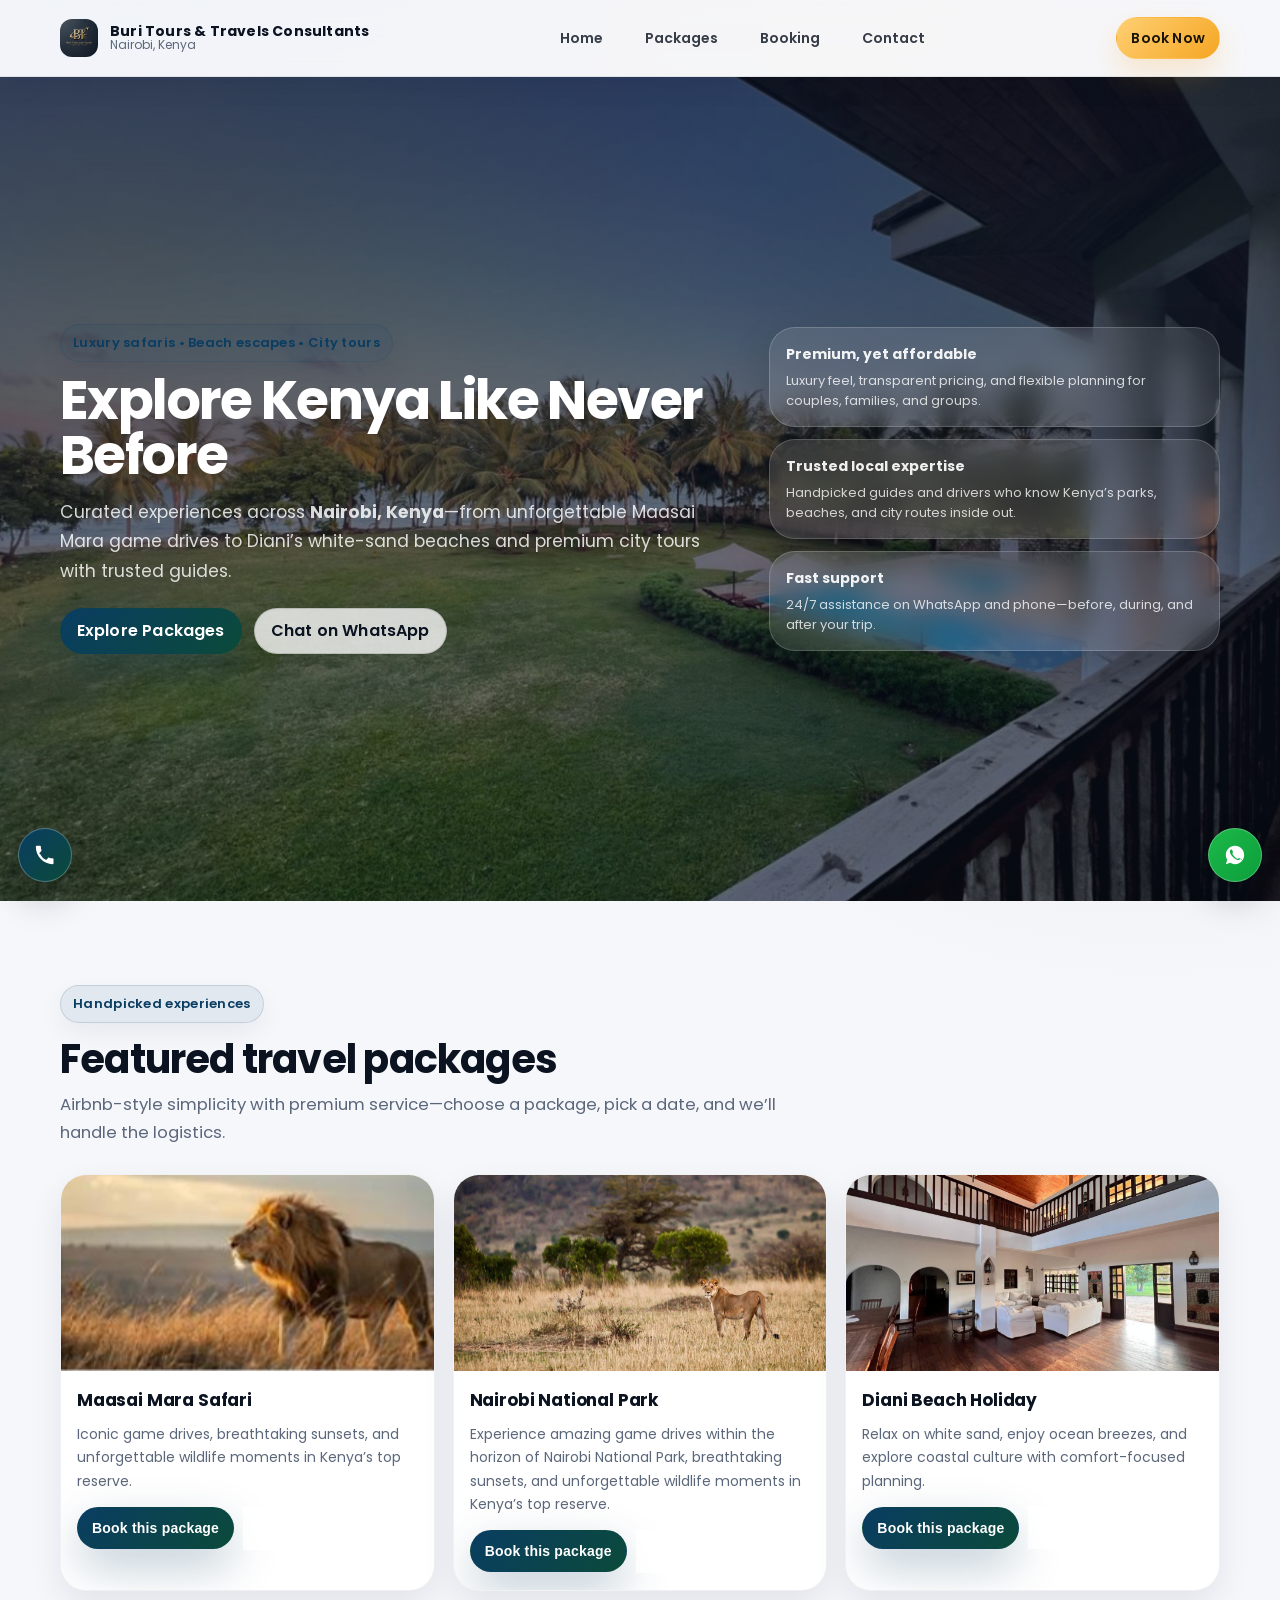
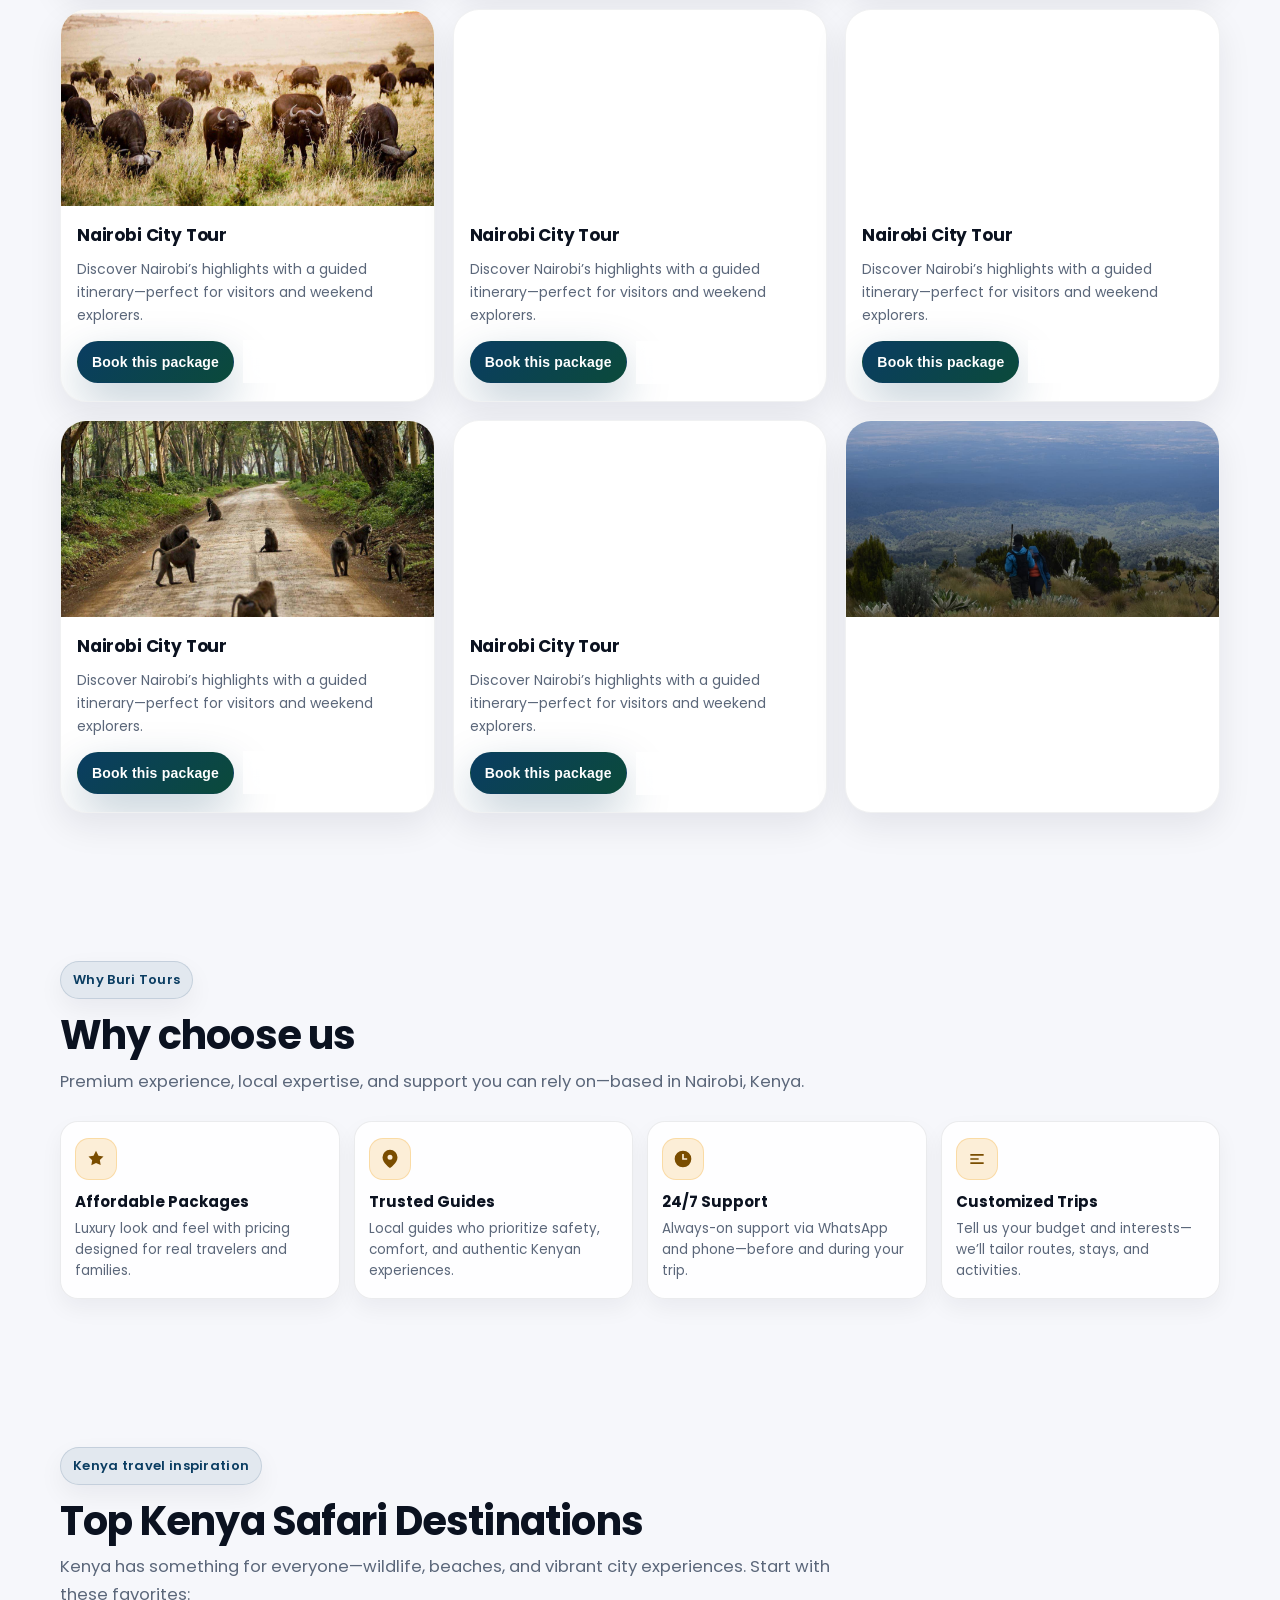
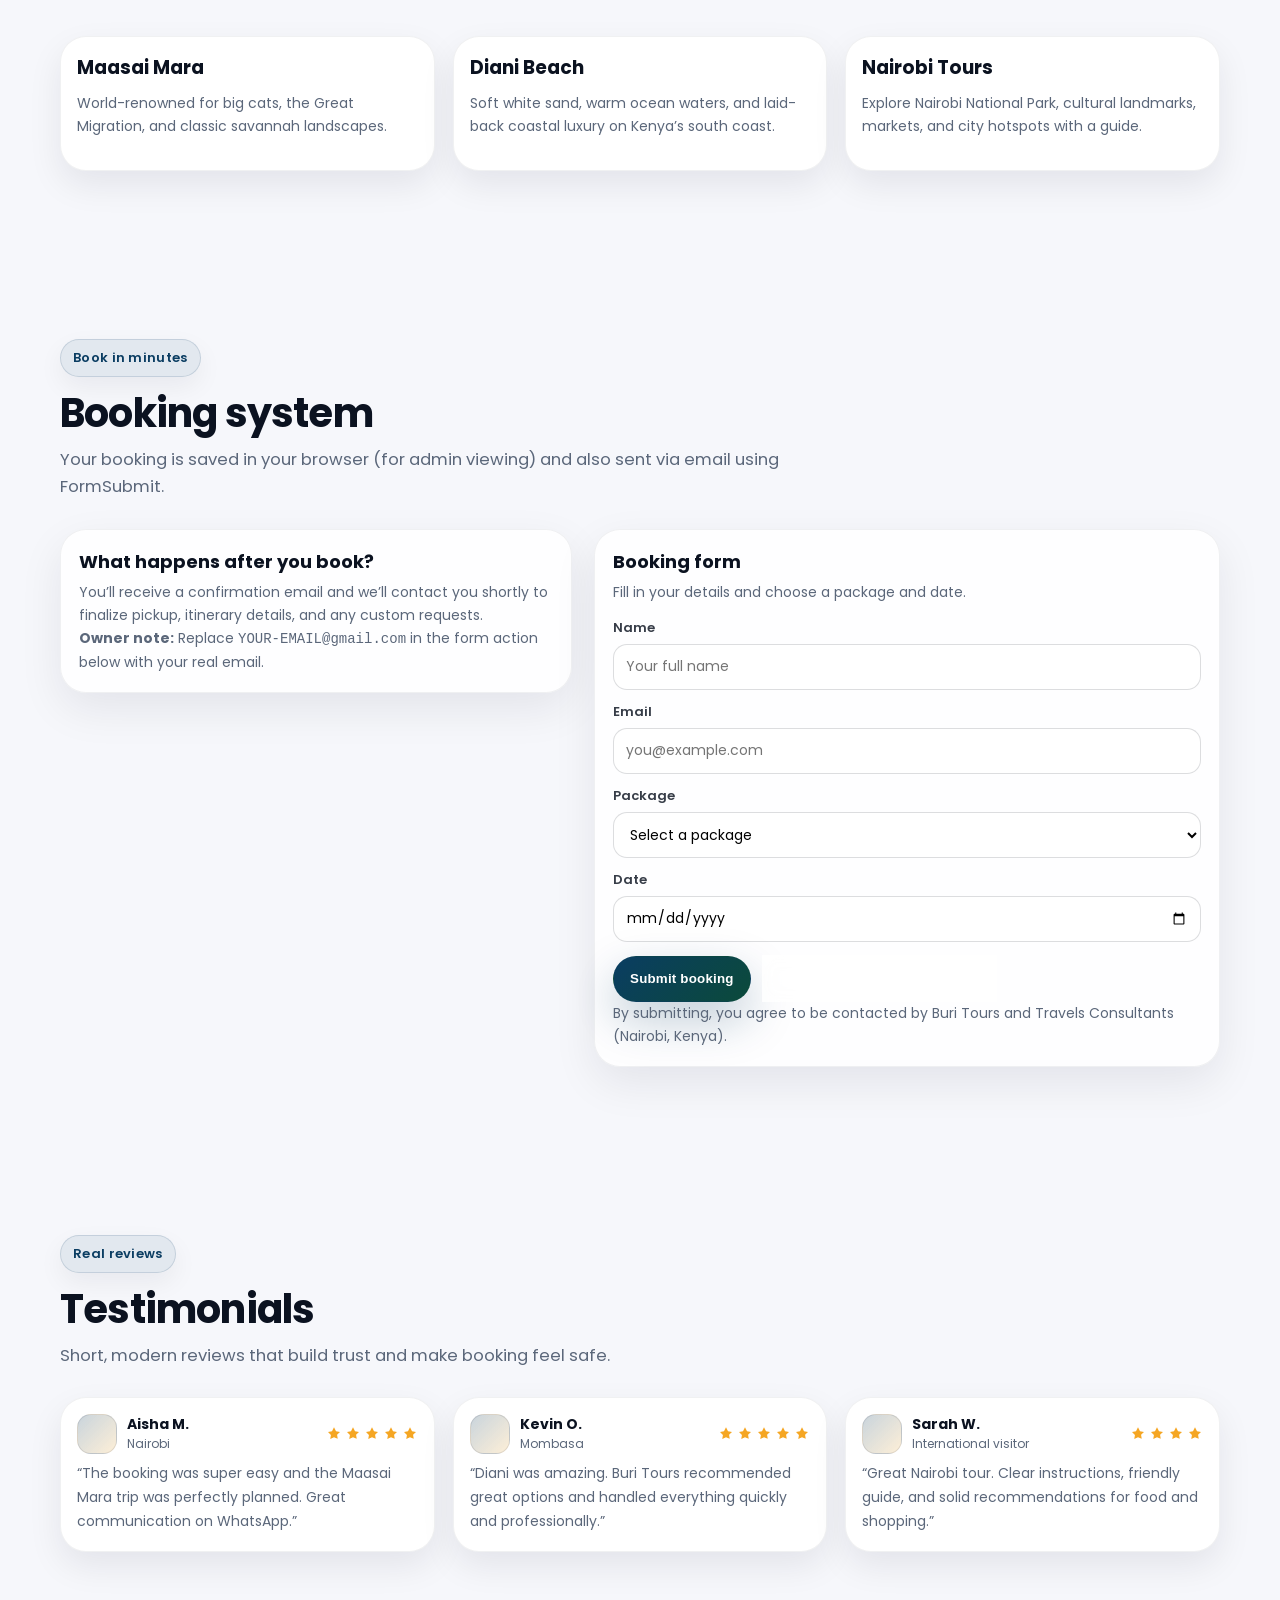
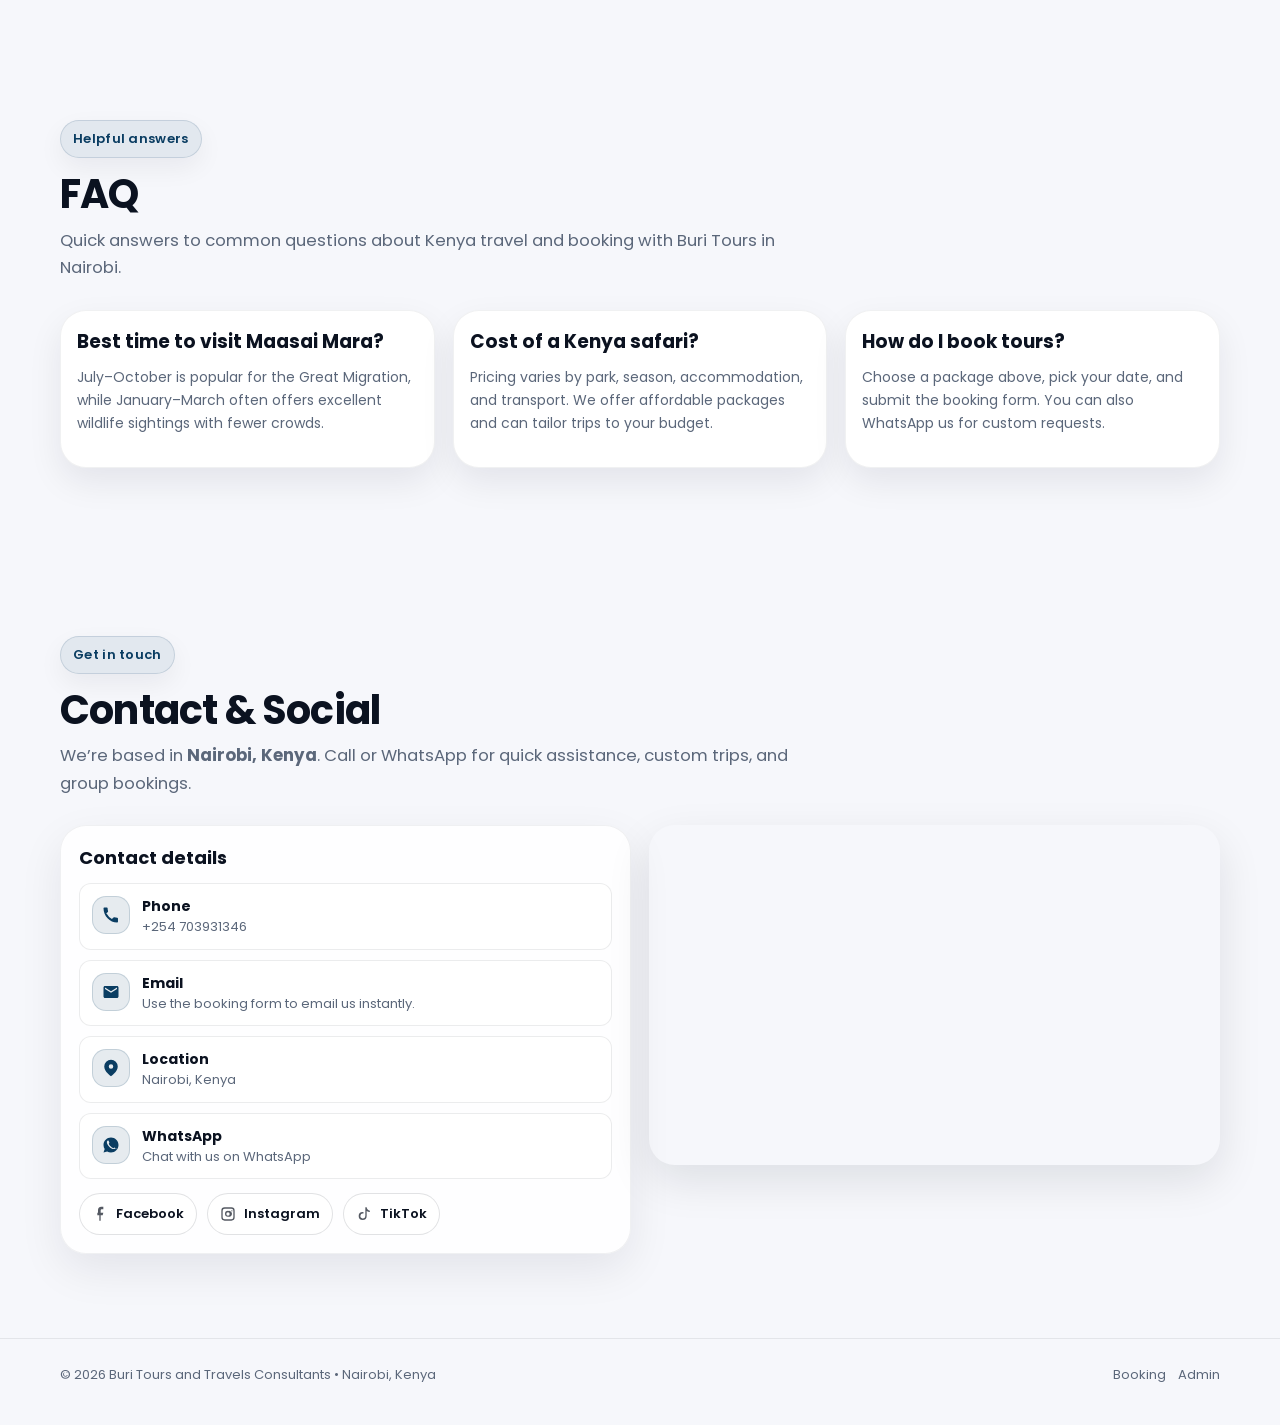
==== commit 33dadaab: "Update index.html" ====
--- a/index.html
+++ b/index.html
@@ -493,17 +493,6 @@
                     </div>
                   </div>
                   <div class="stars" aria-label="5 star rating">
-                    {
-  "@type": "Review",
-  "reviewRating": {
-    "@type": "Rating",
-    "ratingValue": "5"
-  },
-  "author": {
-    "@type": "Person",
-    "name": "Aisha M."
-  }
-}
                     <svg viewBox="0 0 24 24"><path d="M12 2l3 6 6 .9-4.4 4.3 1 6L12 16.9 6.4 19.5l1-6L3 8.9 9 8l3-6z"/></svg>
                     <svg viewBox="0 0 24 24"><path d="M12 2l3 6 6 .9-4.4 4.3 1 6L12 16.9 6.4 19.5l1-6L3 8.9 9 8l3-6z"/></svg>
                     <svg viewBox="0 0 24 24"><path d="M12 2l3 6 6 .9-4.4 4.3 1 6L12 16.9 6.4 19.5l1-6L3 8.9 9 8l3-6z"/></svg>
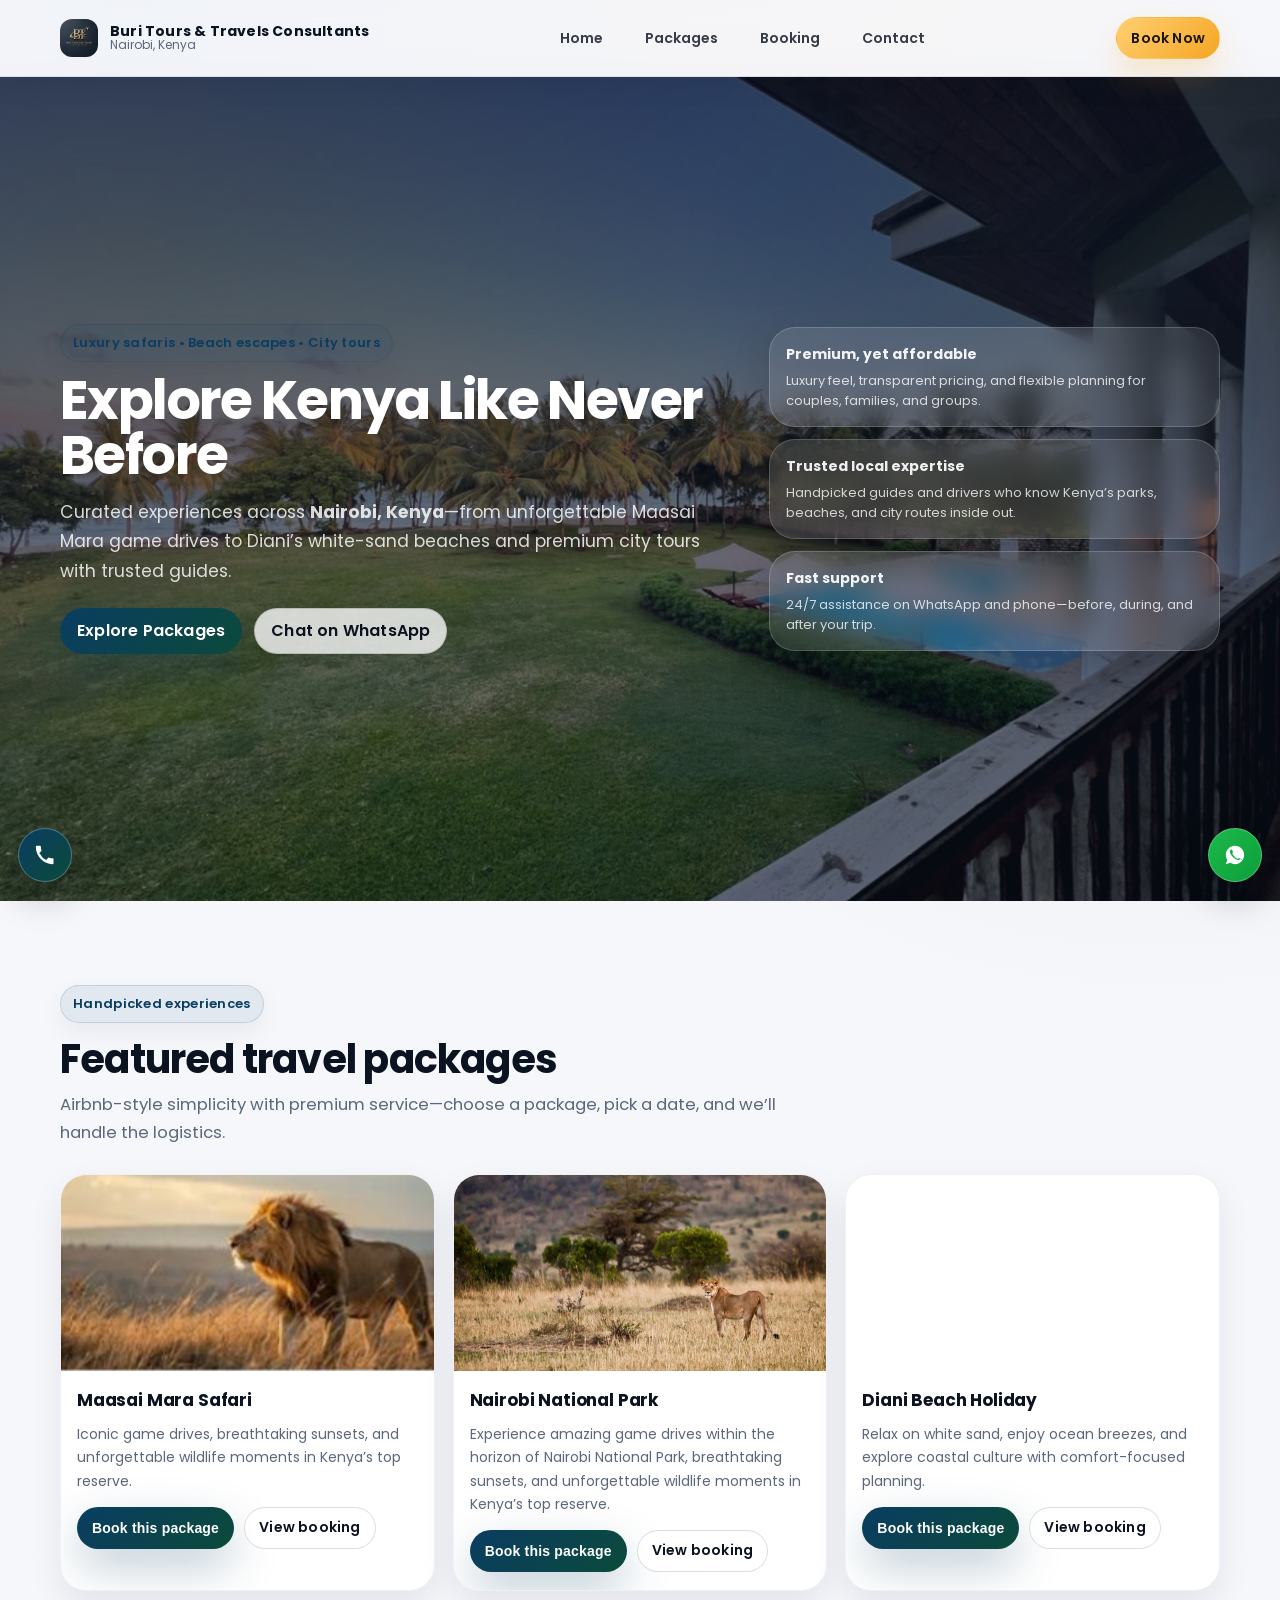
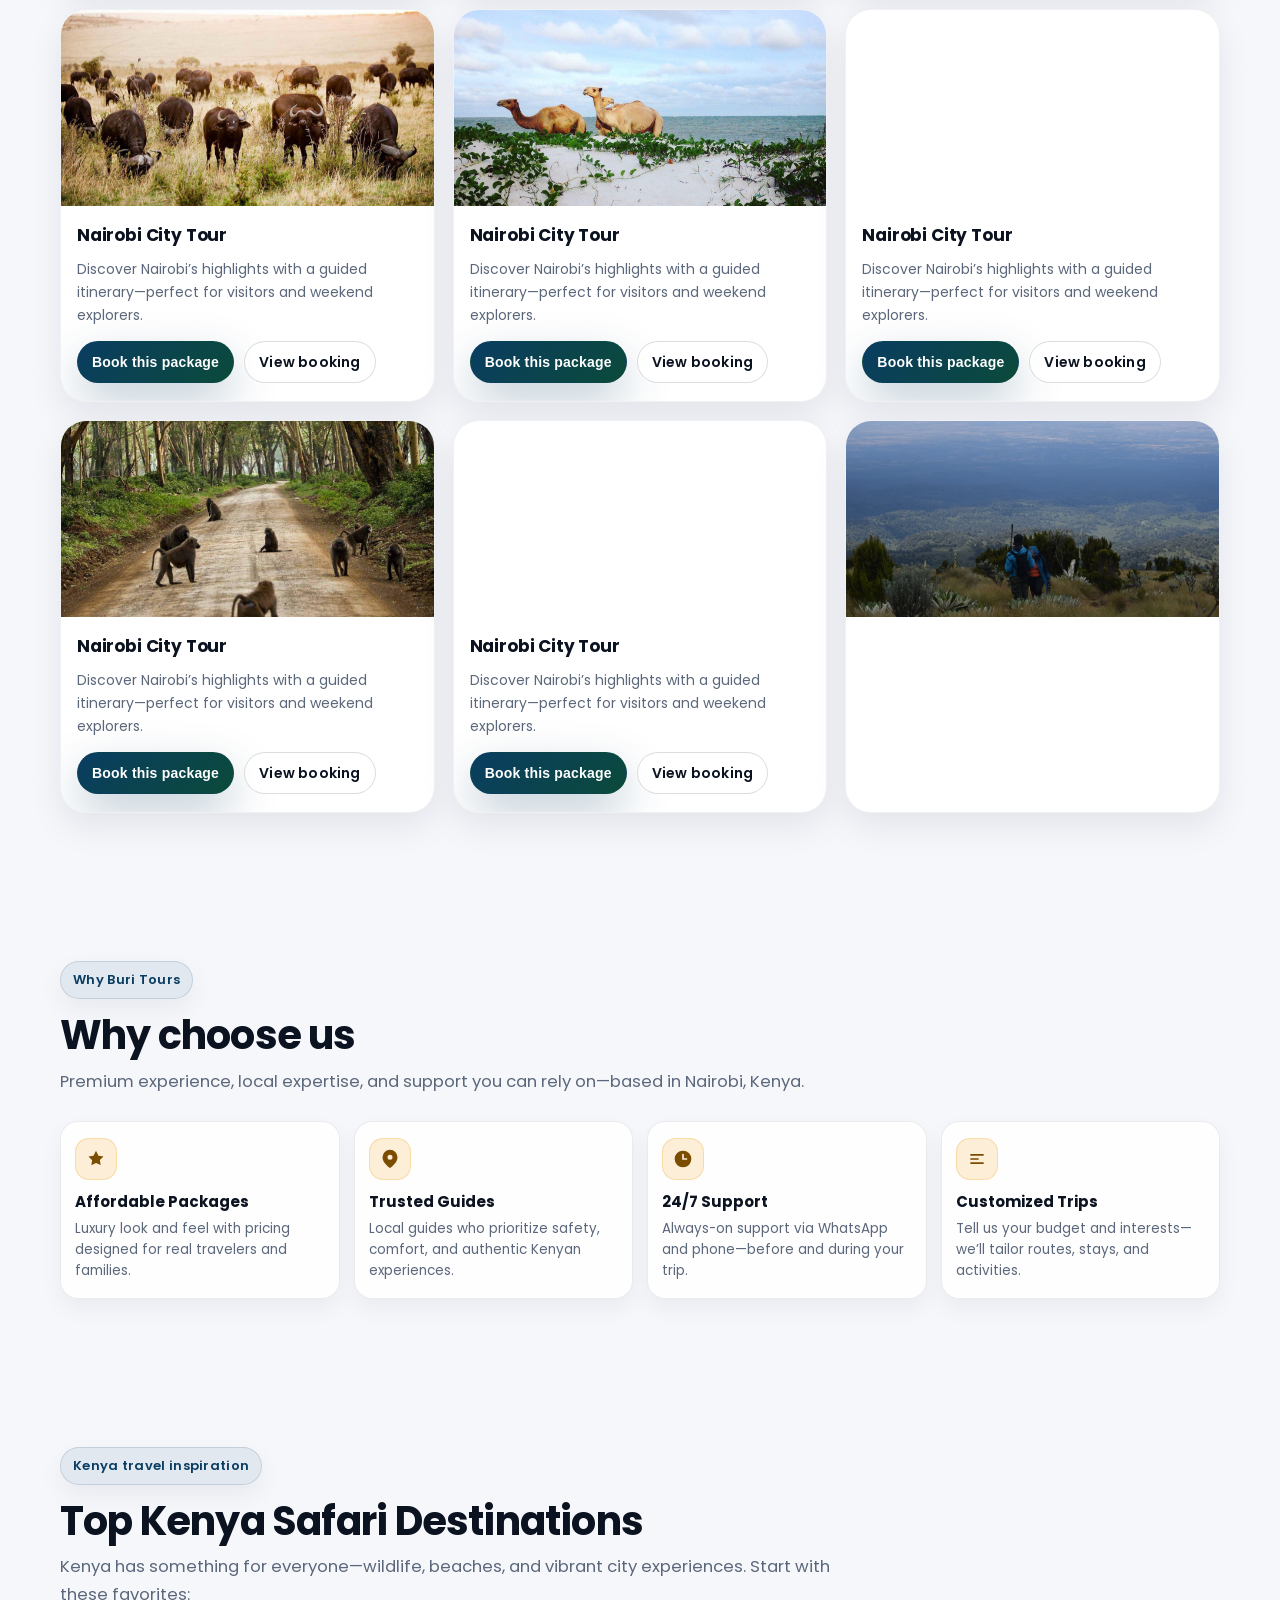
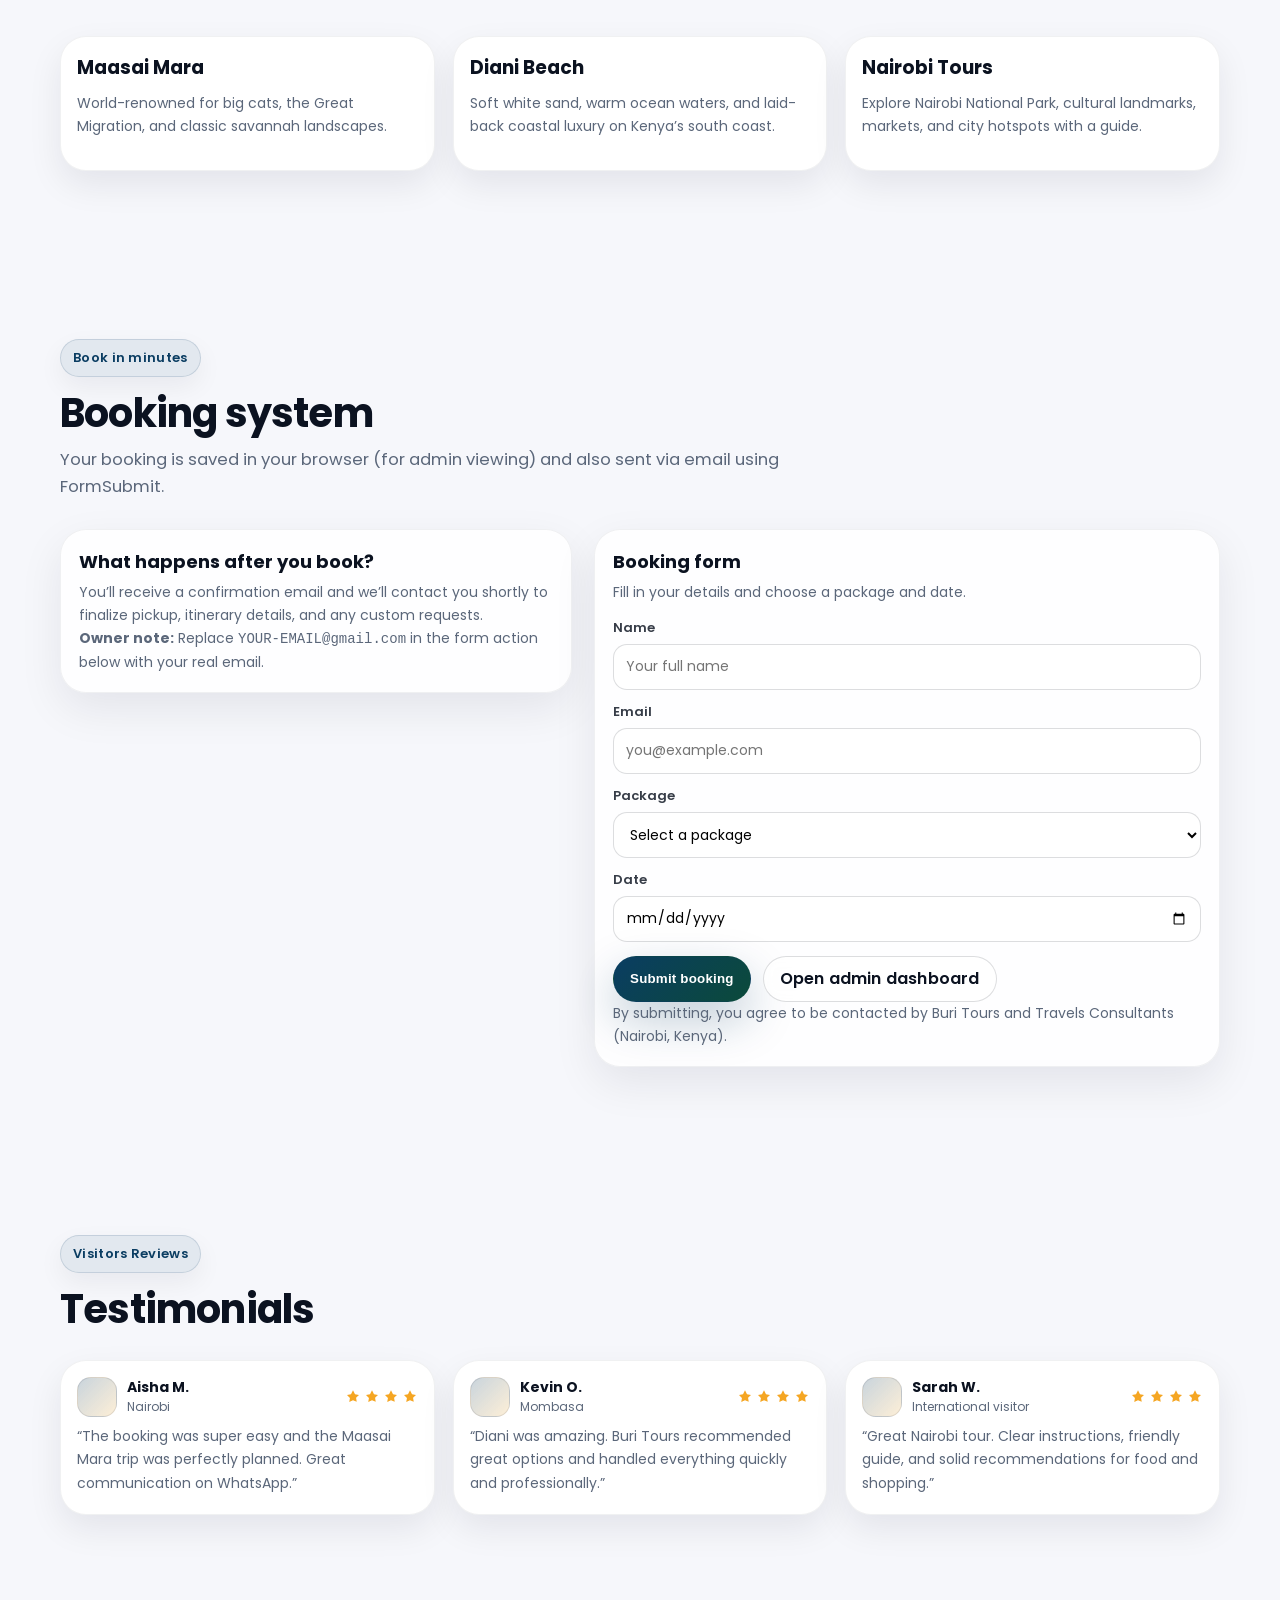
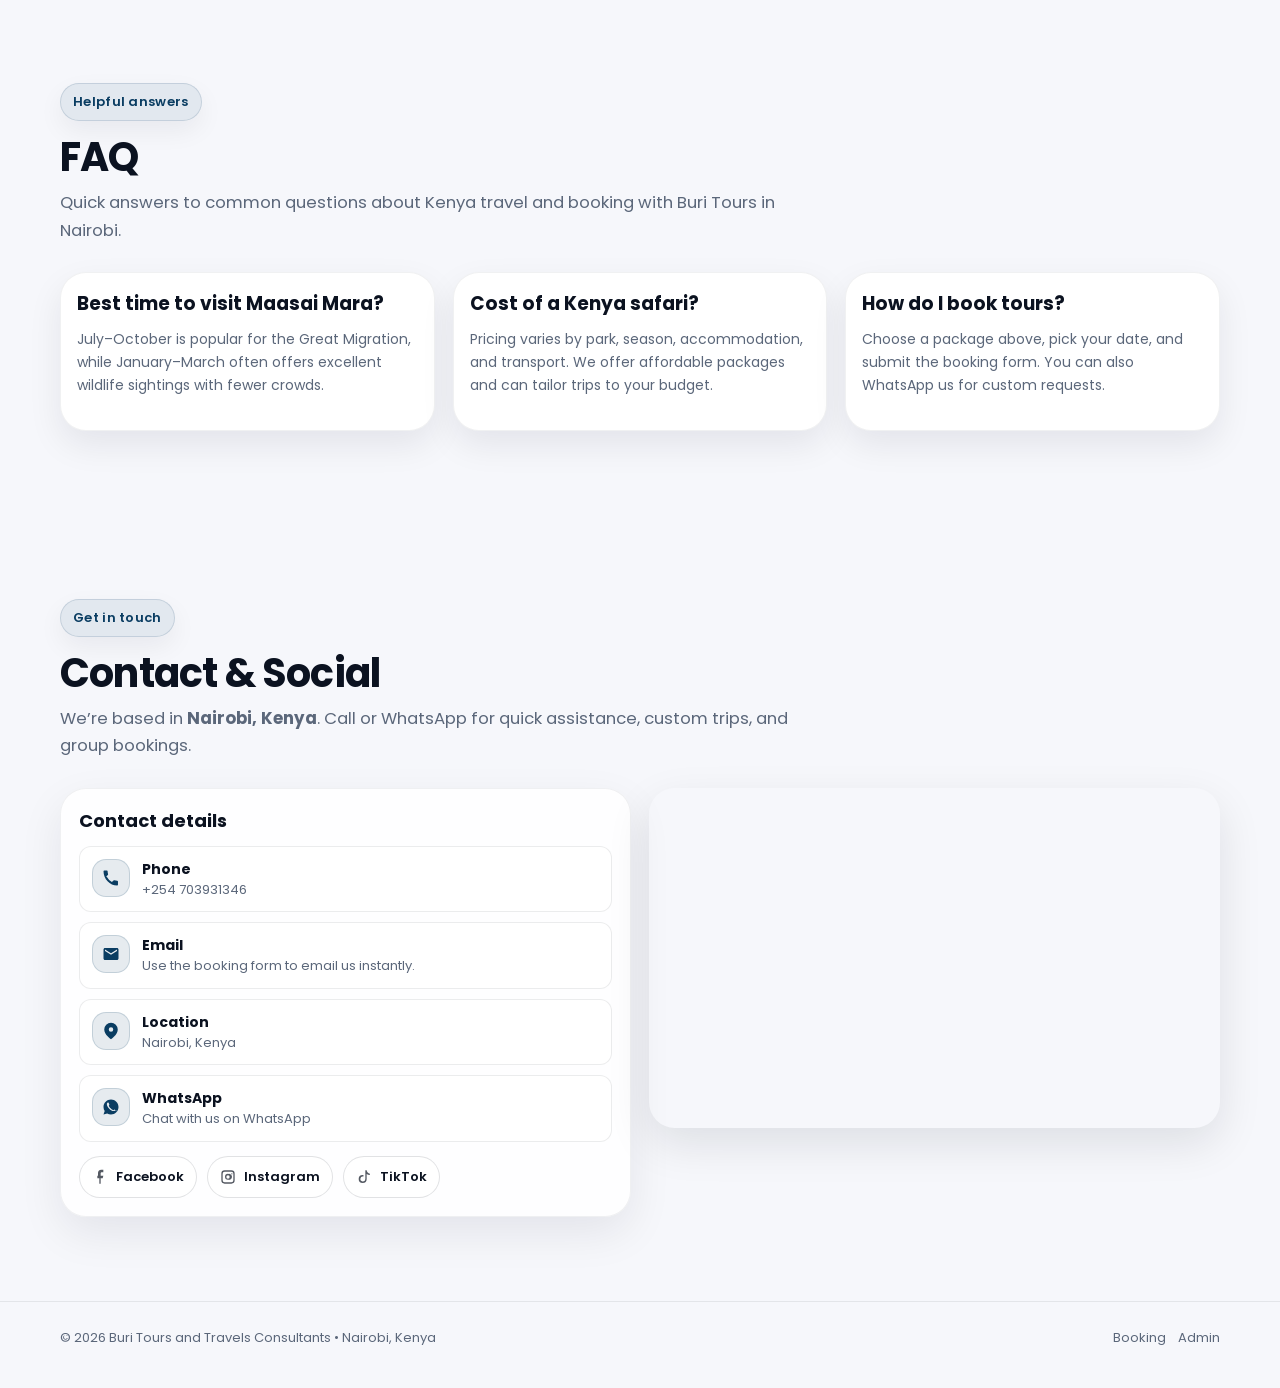
==== commit a33f4851: "Update index.html" ====
--- a/index.html
+++ b/index.html
@@ -477,10 +477,9 @@
 
       <section class="section" aria-label="Testimonials">
         <div class="container">
-          <span class="eyebrow reveal">Real reviews</span>
+          <span class="eyebrow reveal">Visitors Reviews</span>
           <h2 class="h2 reveal">Testimonials</h2>
-          <p class="lead reveal">Short, modern reviews that build trust and make booking feel safe.</p>
-
+          
           <div class="grid-3">
             <article class="card reveal">
               <div class="card-body">
@@ -497,7 +496,6 @@
                     <svg viewBox="0 0 24 24"><path d="M12 2l3 6 6 .9-4.4 4.3 1 6L12 16.9 6.4 19.5l1-6L3 8.9 9 8l3-6z"/></svg>
                     <svg viewBox="0 0 24 24"><path d="M12 2l3 6 6 .9-4.4 4.3 1 6L12 16.9 6.4 19.5l1-6L3 8.9 9 8l3-6z"/></svg>
                     <svg viewBox="0 0 24 24"><path d="M12 2l3 6 6 .9-4.4 4.3 1 6L12 16.9 6.4 19.5l1-6L3 8.9 9 8l3-6z"/></svg>
-                    <svg viewBox="0 0 24 24"><path d="M12 2l3 6 6 .9-4.4 4.3 1 6L12 16.9 6.4 19.5l1-6L3 8.9 9 8l3-6z"/></svg>
                   </div>
                 </div>
                 <p style="margin:0; color:var(--muted); line-height:1.7">
@@ -521,7 +519,7 @@
                     <svg viewBox="0 0 24 24"><path d="M12 2l3 6 6 .9-4.4 4.3 1 6L12 16.9 6.4 19.5l1-6L3 8.9 9 8l3-6z"/></svg>
                     <svg viewBox="0 0 24 24"><path d="M12 2l3 6 6 .9-4.4 4.3 1 6L12 16.9 6.4 19.5l1-6L3 8.9 9 8l3-6z"/></svg>
                     <svg viewBox="0 0 24 24"><path d="M12 2l3 6 6 .9-4.4 4.3 1 6L12 16.9 6.4 19.5l1-6L3 8.9 9 8l3-6z"/></svg>
-                    <svg viewBox="0 0 24 24"><path d="M12 2l3 6 6 .9-4.4 4.3 1 6L12 16.9 6.4 19.5l1-6L3 8.9 9 8l3-6z"/></svg>
+                    
                   </div>
                 </div>
                 <p style="margin:0; color:var(--muted); line-height:1.7">
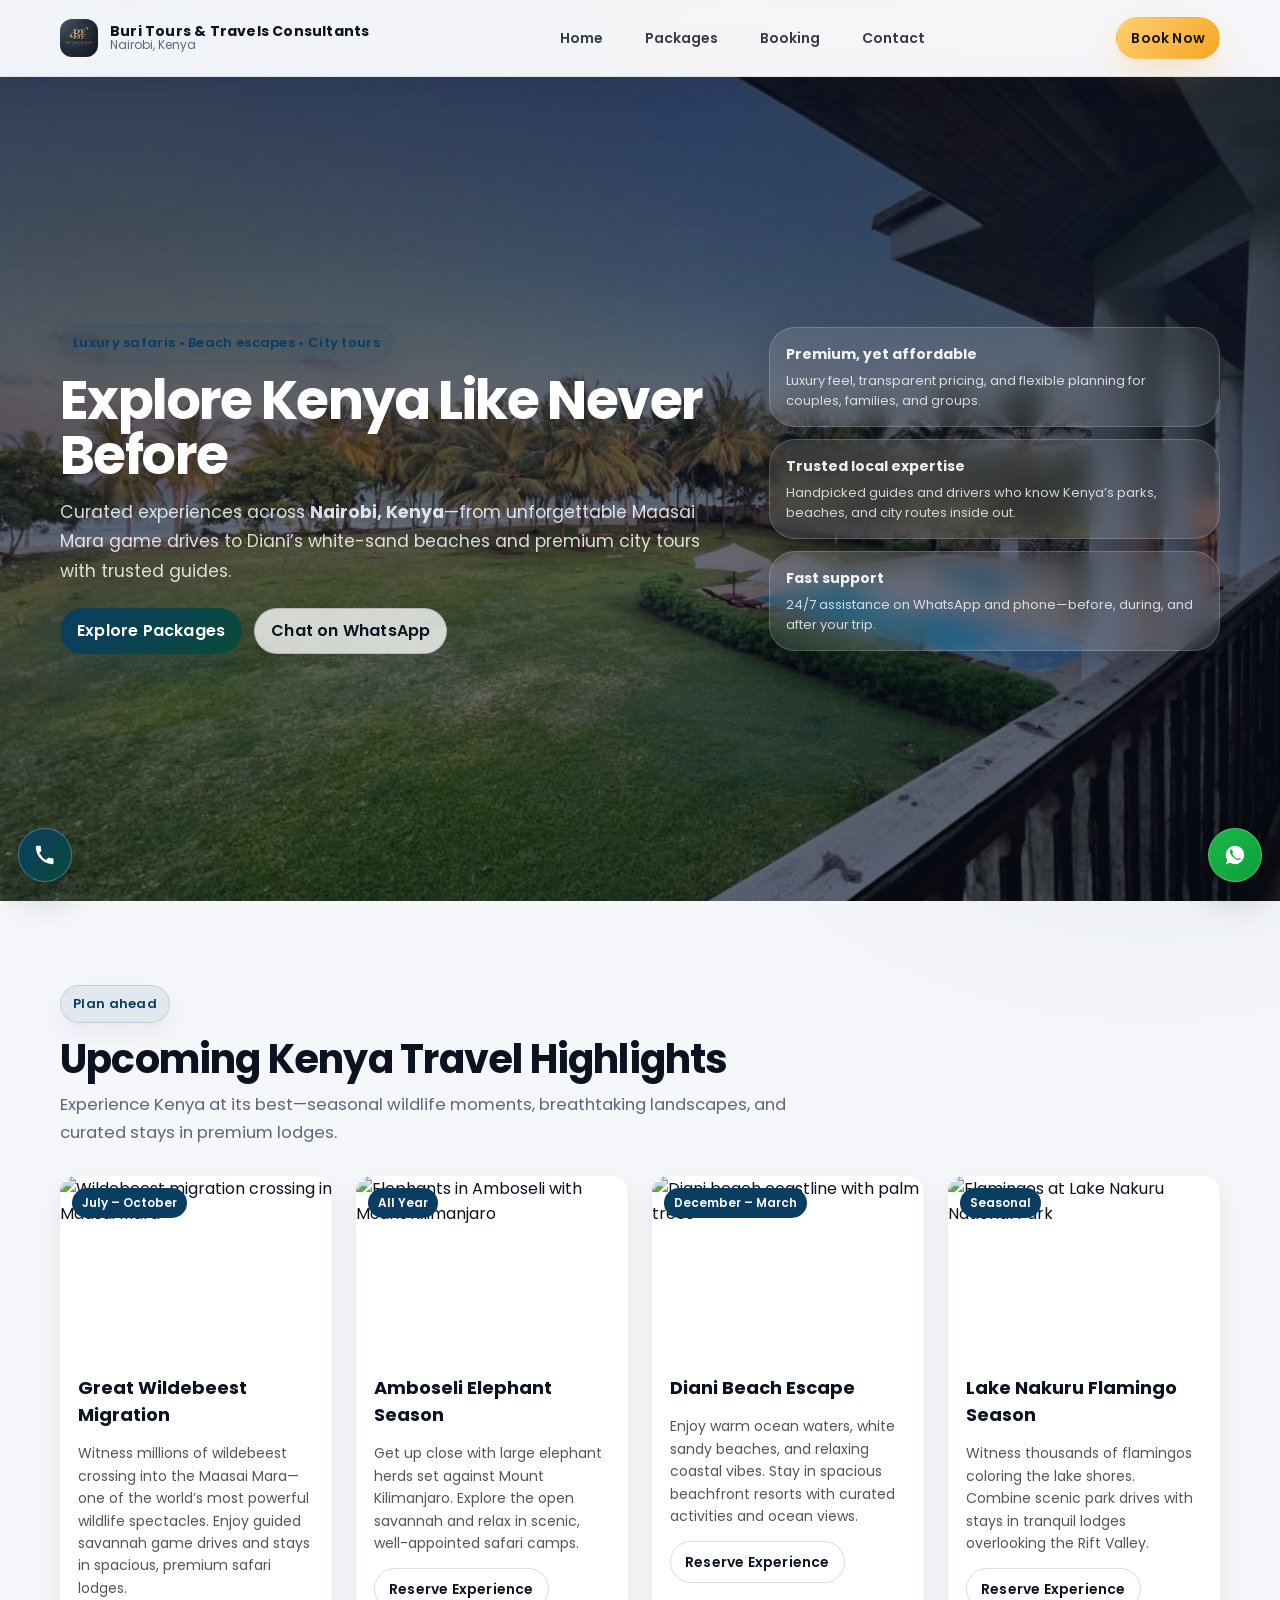
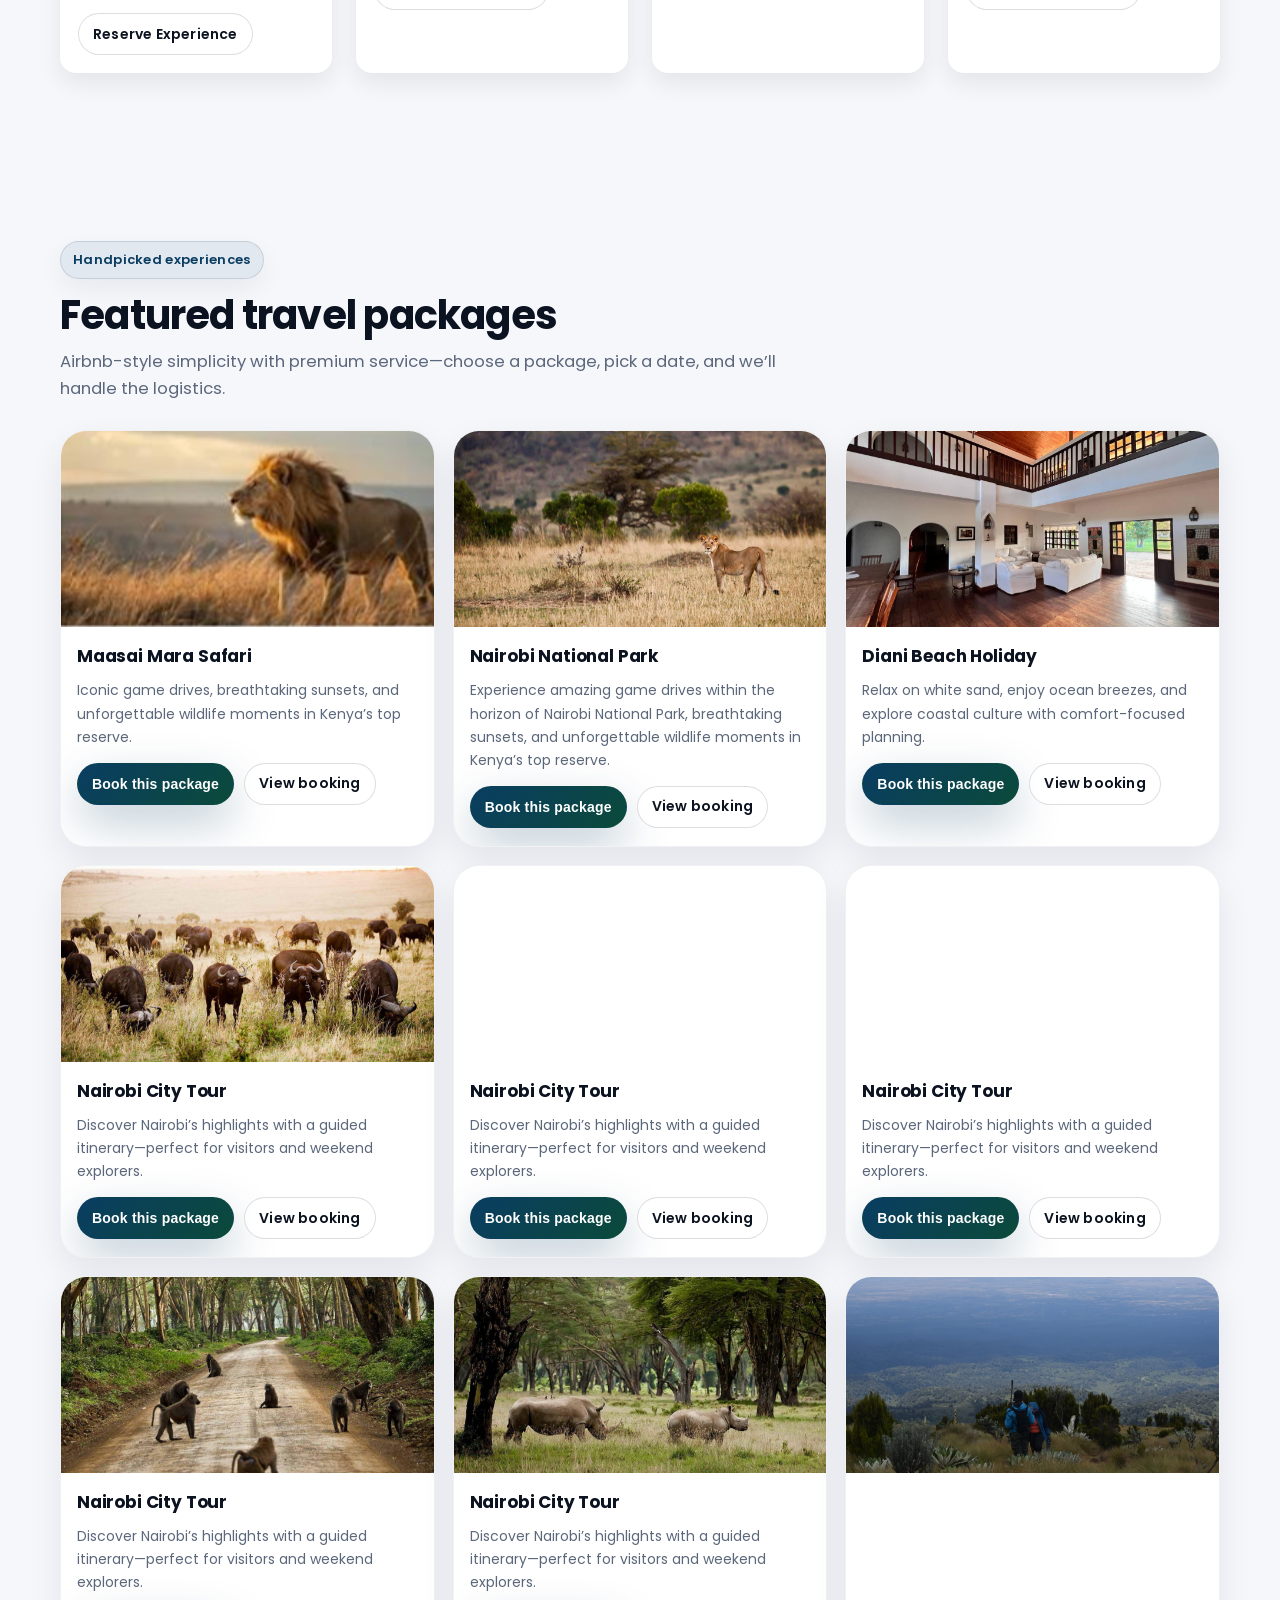
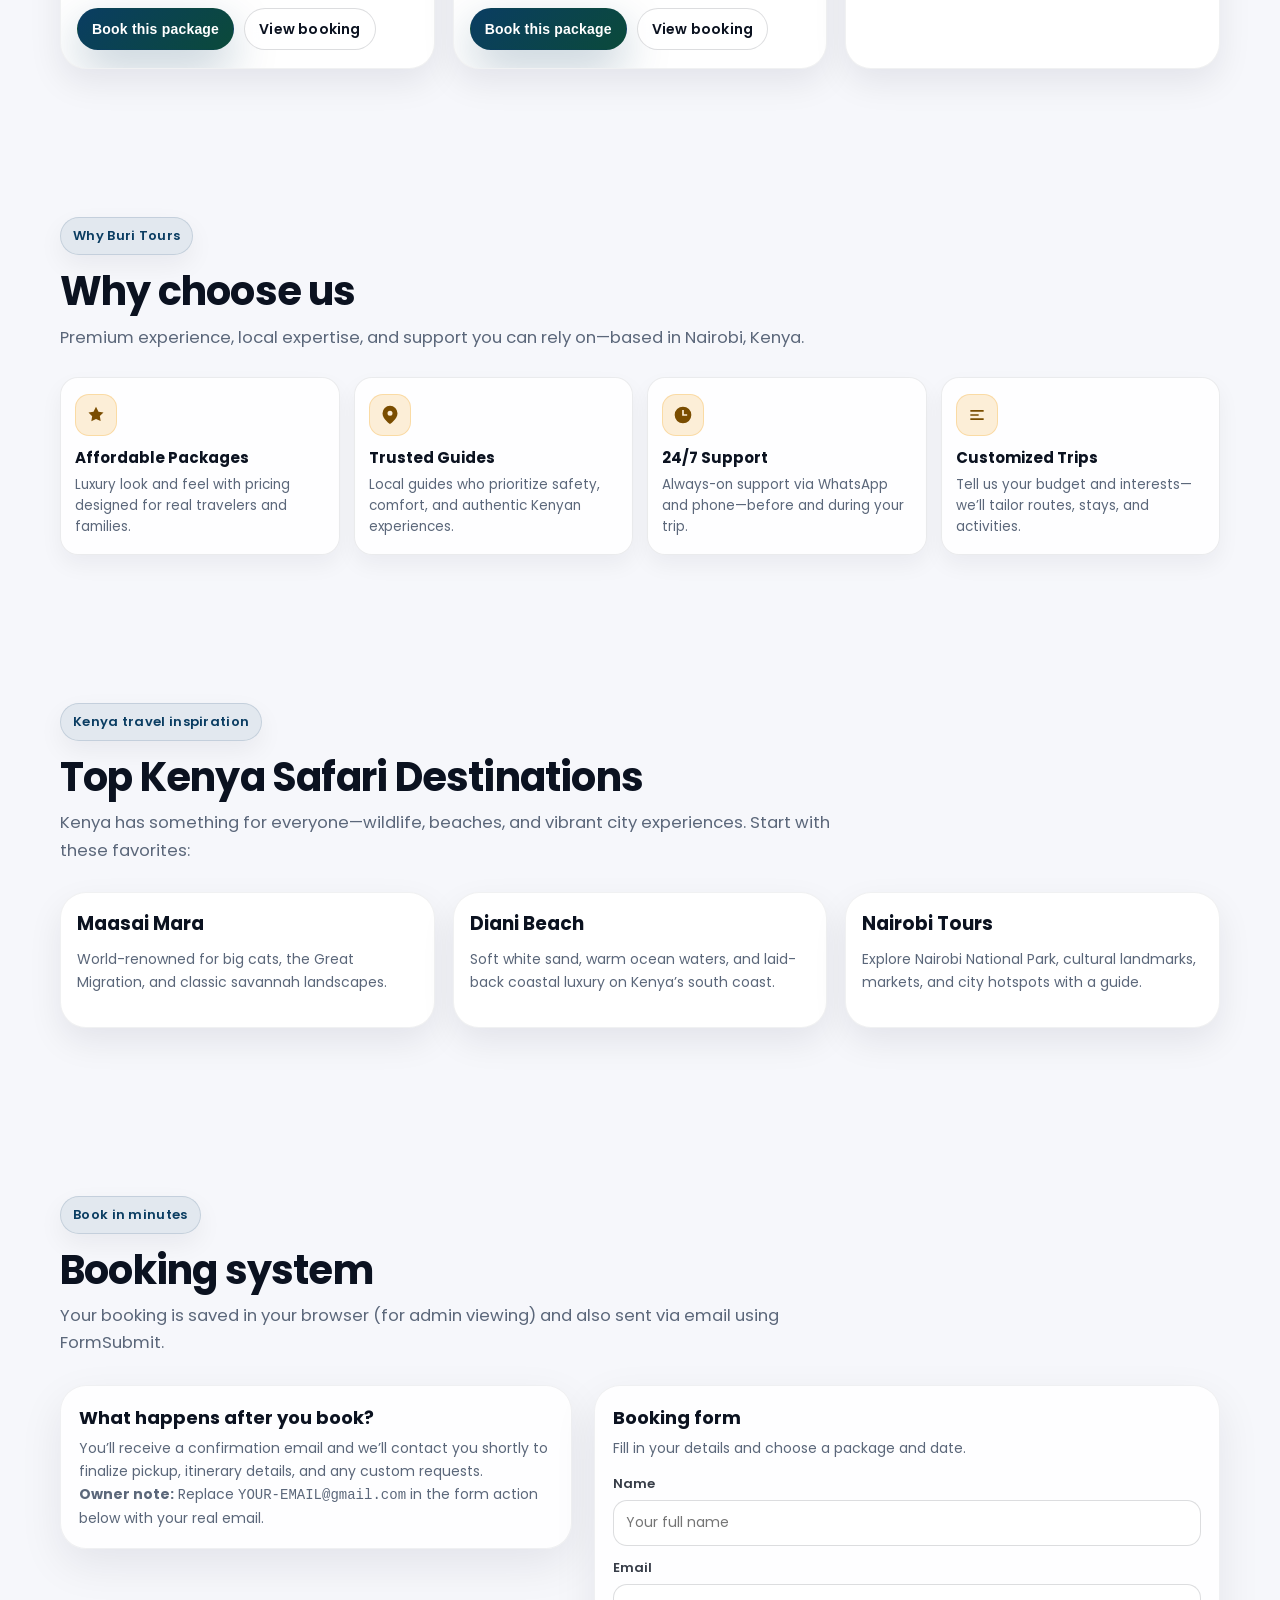
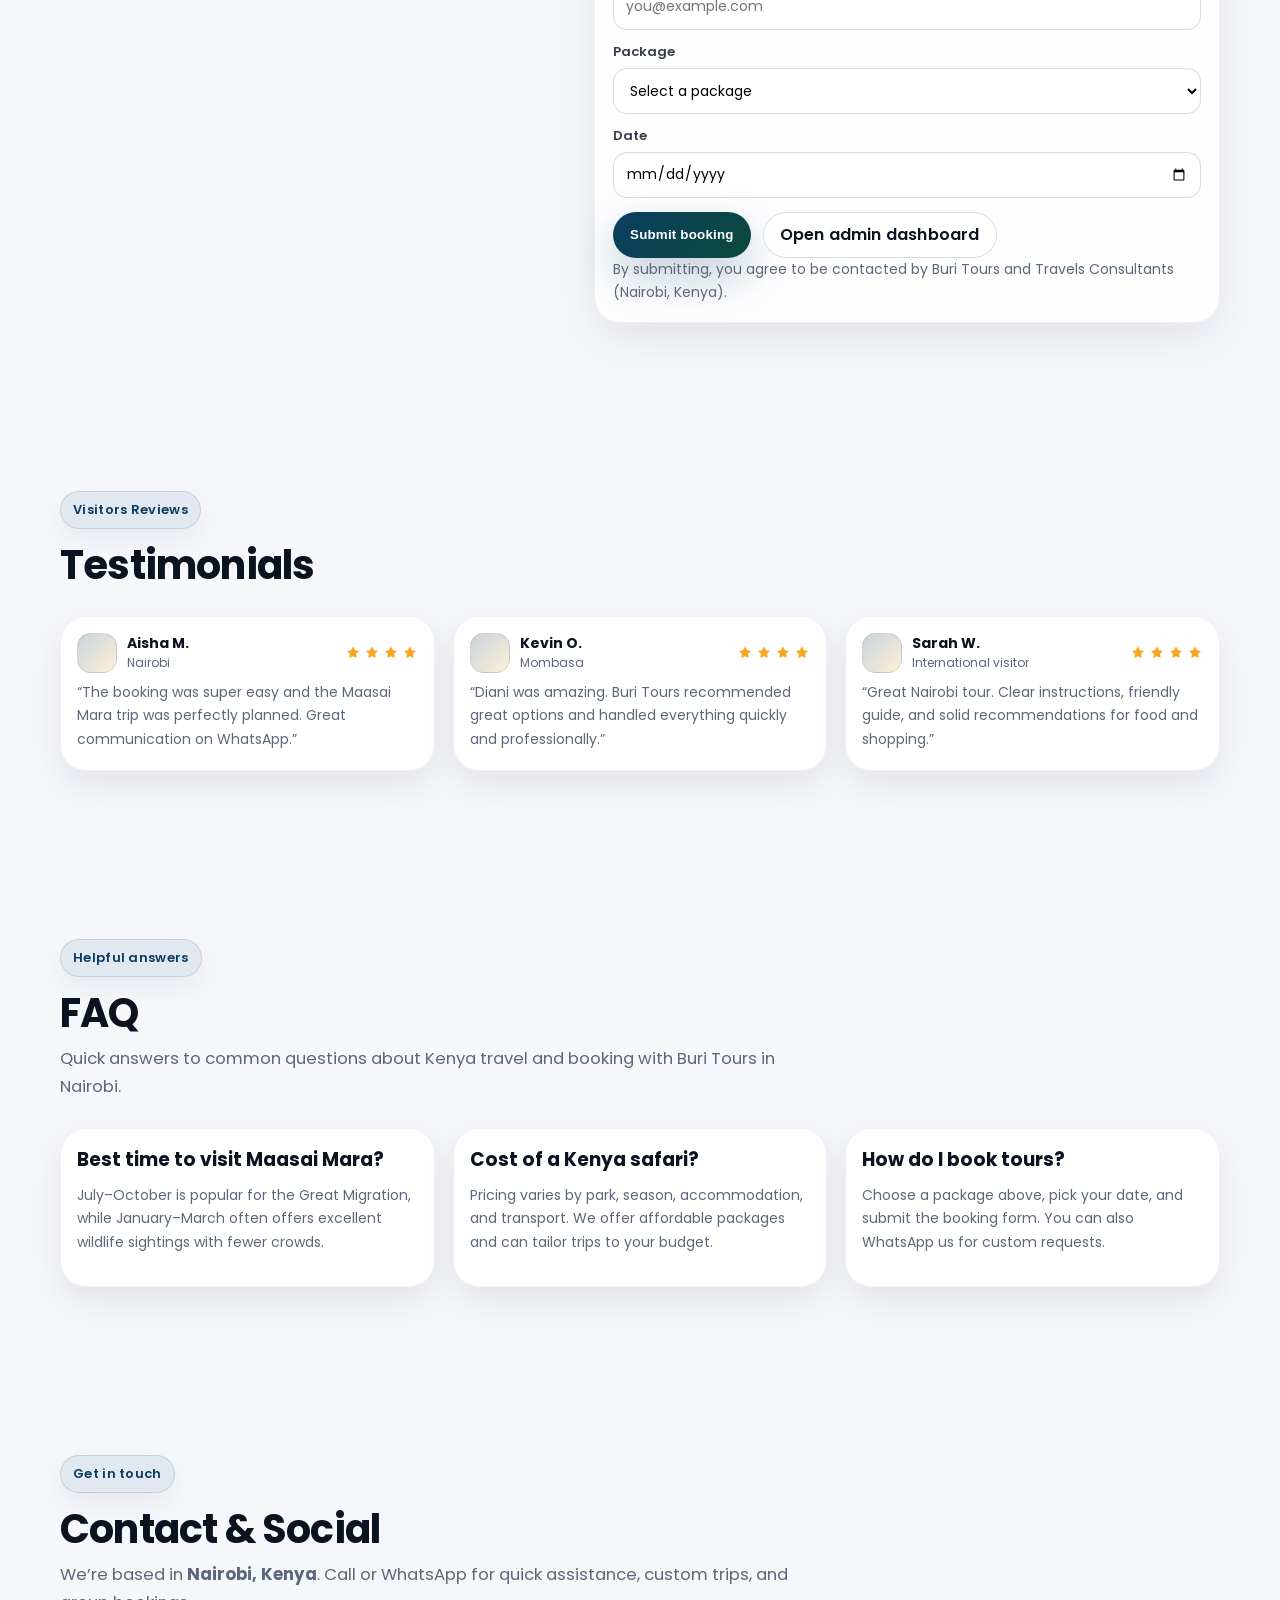
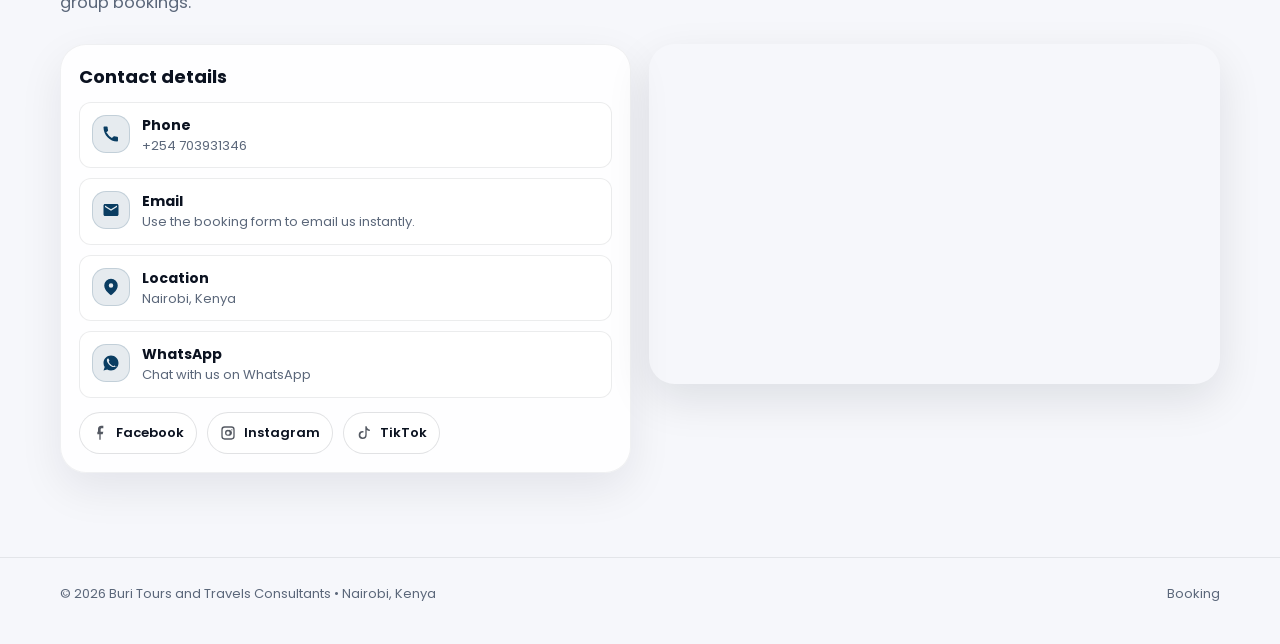
==== commit 80a5dfce: "Update index.html" ====
--- a/index.html
+++ b/index.html
@@ -186,7 +186,83 @@
           </div>
         </div>
       </section>
-
+      <section class="section events" aria-label="Upcoming Kenya Tourist Events">
+  <div class="container">
+    <span class="eyebrow reveal">Plan ahead</span>
+    <h2 class="h2 reveal">Upcoming Kenya Travel Highlights</h2>
+    <p class="lead reveal">
+      Experience Kenya at its best—seasonal wildlife moments, breathtaking landscapes, and curated stays in premium lodges.
+    </p>
+
+    <div class="events-grid">
+
+      <!-- Event 1 -->
+      <article class="event-card reveal">
+        <div class="event-image">
+          <img src="images/migration.jpg" alt="Wildebeest migration crossing in Maasai Mara" />
+          <span class="event-badge">July – October</span>
+        </div>
+        <div class="event-content">
+          <h3>Great Wildebeest Migration</h3>
+          <p>
+            Witness millions of wildebeest crossing into the Maasai Mara—one of the world’s most powerful wildlife spectacles.
+            Enjoy guided savannah game drives and stays in spacious, premium safari lodges.
+          </p>
+          <a href="#booking" class="btn btn-outline btn-sm">Reserve Experience</a>
+        </div>
+      </article>
+
+      <!-- Event 2 -->
+      <article class="event-card reveal">
+        <div class="event-image">
+          <img src="images/amboseli.jpg" alt="Elephants in Amboseli with Mount Kilimanjaro" />
+          <span class="event-badge">All Year</span>
+        </div>
+        <div class="event-content">
+          <h3>Amboseli Elephant Season</h3>
+          <p>
+            Get up close with large elephant herds set against Mount Kilimanjaro. Explore the open savannah and relax in scenic,
+            well-appointed safari camps.
+          </p>
+          <a href="#booking" class="btn btn-outline btn-sm">Reserve Experience</a>
+        </div>
+      </article>
+
+      <!-- Event 3 -->
+      <article class="event-card reveal">
+        <div class="event-image">
+          <img src="images/diani2.jpg" alt="Diani beach coastline with palm trees" />
+          <span class="event-badge">December – March</span>
+        </div>
+        <div class="event-content">
+          <h3>Diani Beach Escape</h3>
+          <p>
+            Enjoy warm ocean waters, white sandy beaches, and relaxing coastal vibes. Stay in spacious beachfront resorts with
+            curated activities and ocean views.
+          </p>
+          <a href="#booking" class="btn btn-outline btn-sm">Reserve Experience</a>
+        </div>
+      </article>
+
+      <!-- Event 4 -->
+      <article class="event-card reveal">
+        <div class="event-image">
+          <img src="images/nakuru.jpg" alt="Flamingos at Lake Nakuru National Park" />
+          <span class="event-badge">Seasonal</span>
+        </div>
+        <div class="event-content">
+          <h3>Lake Nakuru Flamingo Season</h3>
+          <p>
+            Witness thousands of flamingos coloring the lake shores. Combine scenic park drives with stays in tranquil lodges
+            overlooking the Rift Valley.
+          </p>
+          <a href="#booking" class="btn btn-outline btn-sm">Reserve Experience</a>
+        </div>
+      </article>
+
+    </div>
+  </div>
+</section>
       <section class="section" id="packages" aria-label="Packages">
         <div class="container">
           <span class="eyebrow reveal">Handpicked experiences</span>
@@ -676,7 +752,6 @@
         <div>© <span id="year"></span> Buri Tours and Travels Consultants • Nairobi, Kenya</div>
         <div style="display:flex; gap:12px; flex-wrap:wrap">
           <a href="#booking">Booking</a>
-          <a href="admin.html">Admin</a>
         </div>
       </div>
     </footer>
--- a/styles.css
+++ b/styles.css
@@ -564,4 +564,63 @@
   *, *::before, *::after{animation: none !important; transition: none !important}
   .reveal{opacity:1 !important; transform:none !important; filter:none !important}
 }
-
+/* EVENTS SECTION */
+.events-grid {
+  display: grid;
+  grid-template-columns: repeat(auto-fit, minmax(260px, 1fr));
+  gap: 24px;
+  margin-top: 30px;
+}
+
+.event-card {
+  background: #fff;
+  border-radius: 16px;
+  overflow: hidden;
+  box-shadow: 0 10px 25px rgba(0,0,0,0.08);
+  transition: transform 0.3s ease, box-shadow 0.3s ease;
+}
+
+.event-card:hover {
+  transform: translateY(-6px);
+  box-shadow: 0 16px 40px rgba(0,0,0,0.12);
+}
+
+.event-image {
+  position: relative;
+  height: 180px;
+  overflow: hidden;
+}
+
+.event-image img {
+  width: 100%;
+  height: 100%;
+  object-fit: cover;
+}
+
+.event-badge {
+  position: absolute;
+  top: 12px;
+  left: 12px;
+  background: #0a3d62;
+  color: #fff;
+  padding: 6px 10px;
+  font-size: 12px;
+  border-radius: 20px;
+  font-weight: 600;
+}
+
+.event-content {
+  padding: 18px;
+}
+
+.event-content h3 {
+  margin: 0 0 10px;
+  font-size: 18px;
+}
+
+.event-content p {
+  font-size: 14px;
+  color: #555;
+  line-height: 1.6;
+  margin-bottom: 14px;
+}
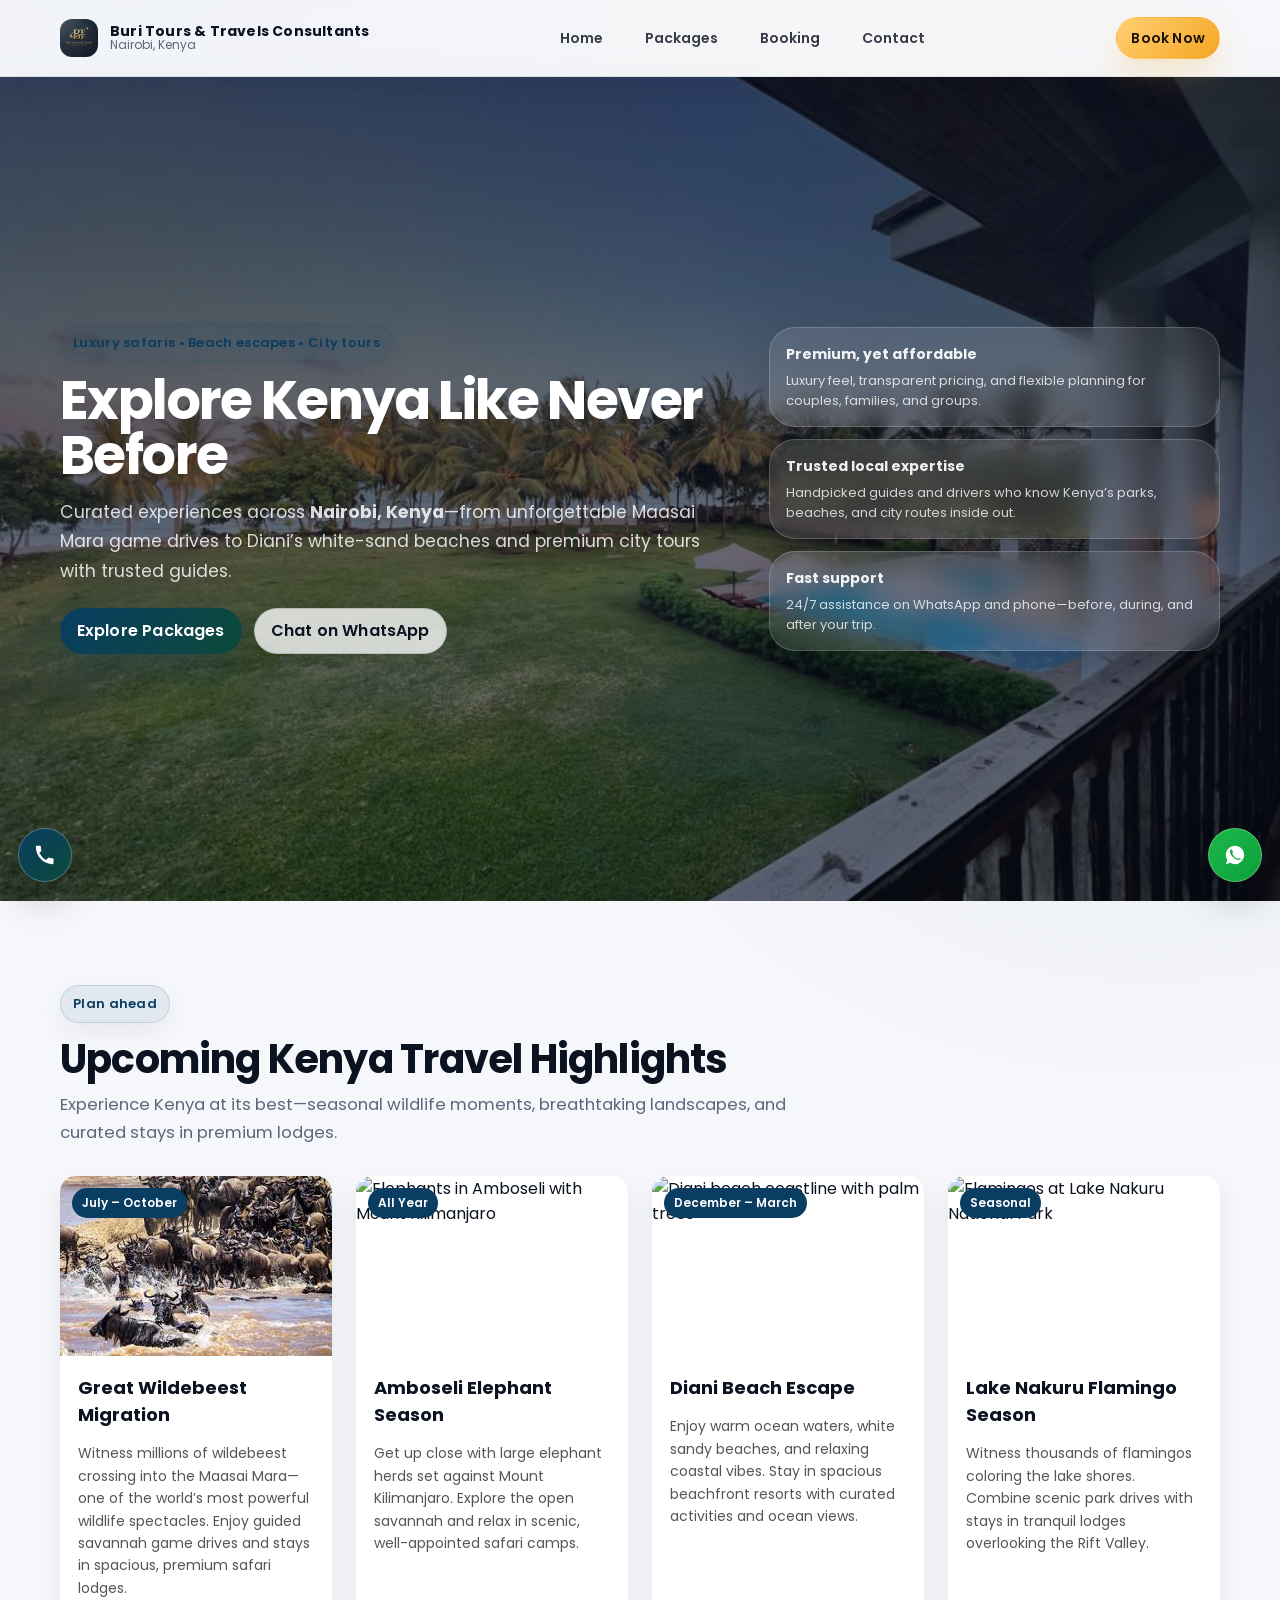
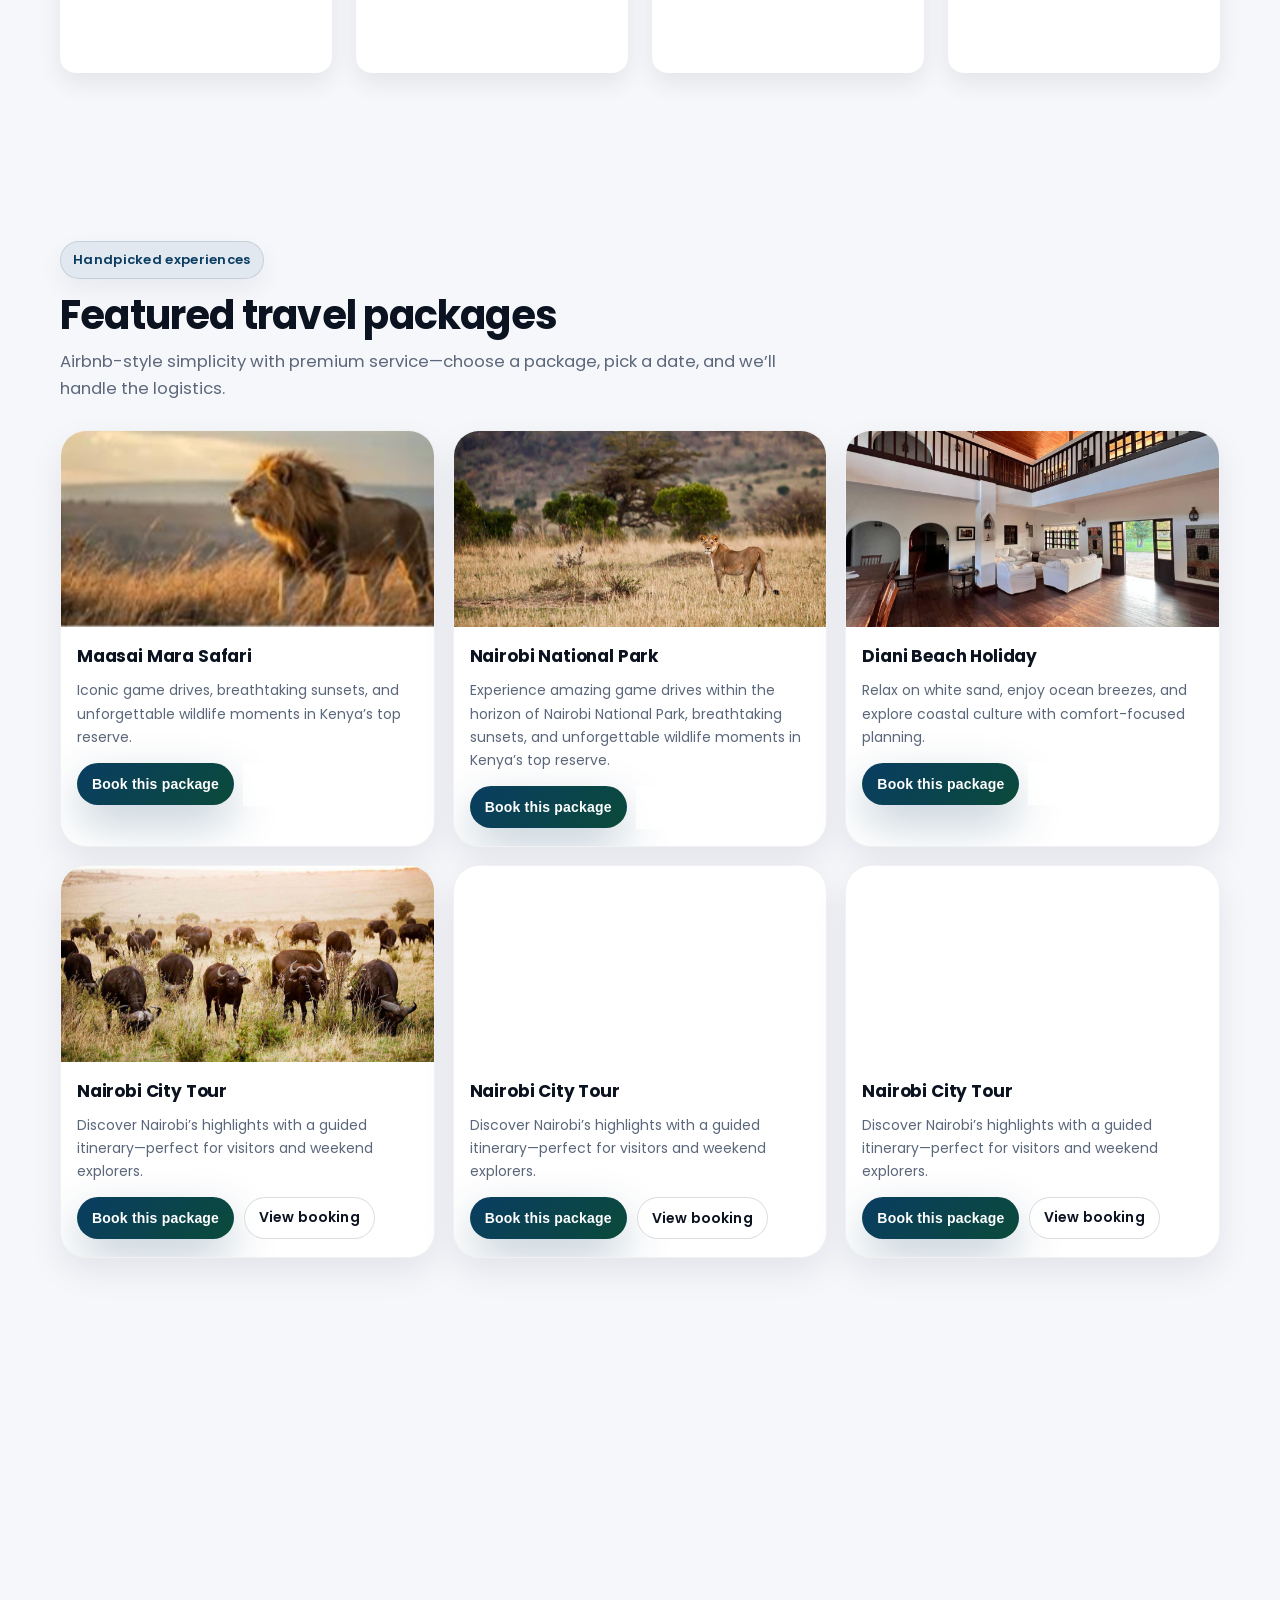
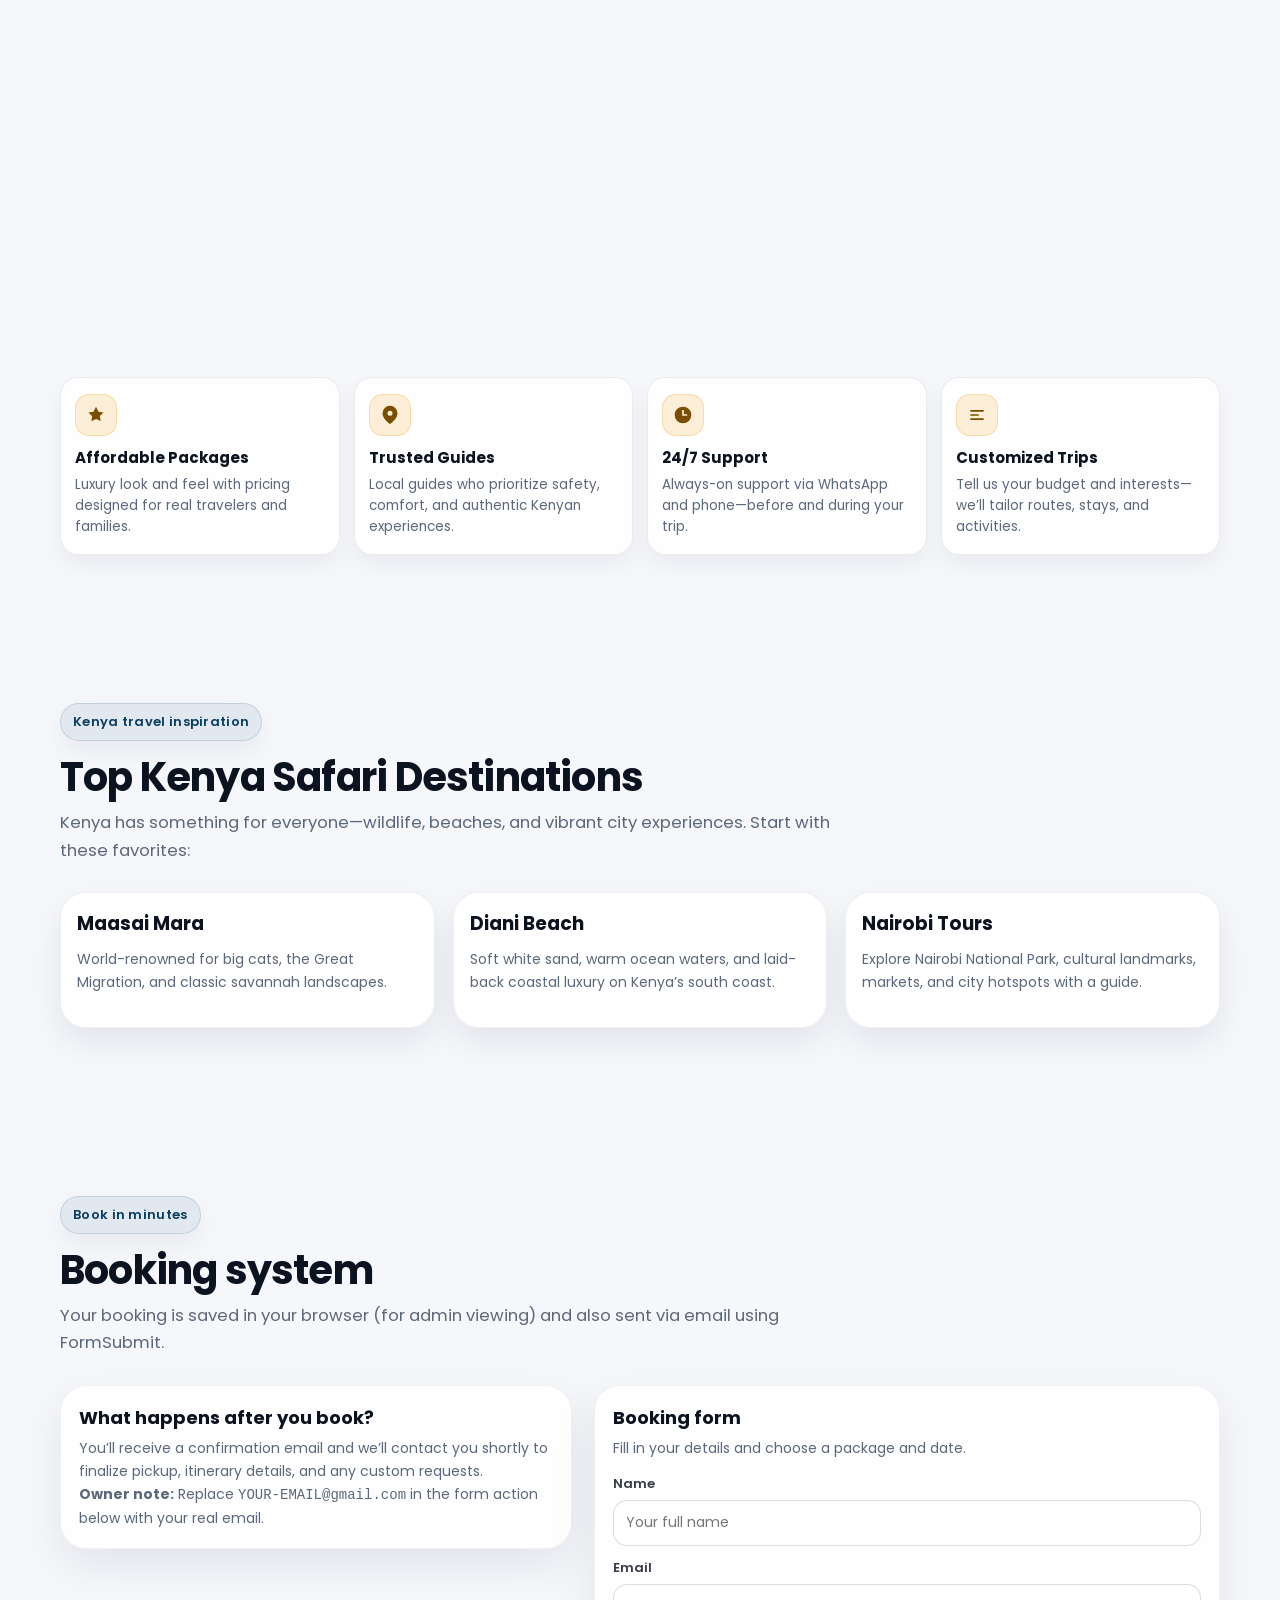
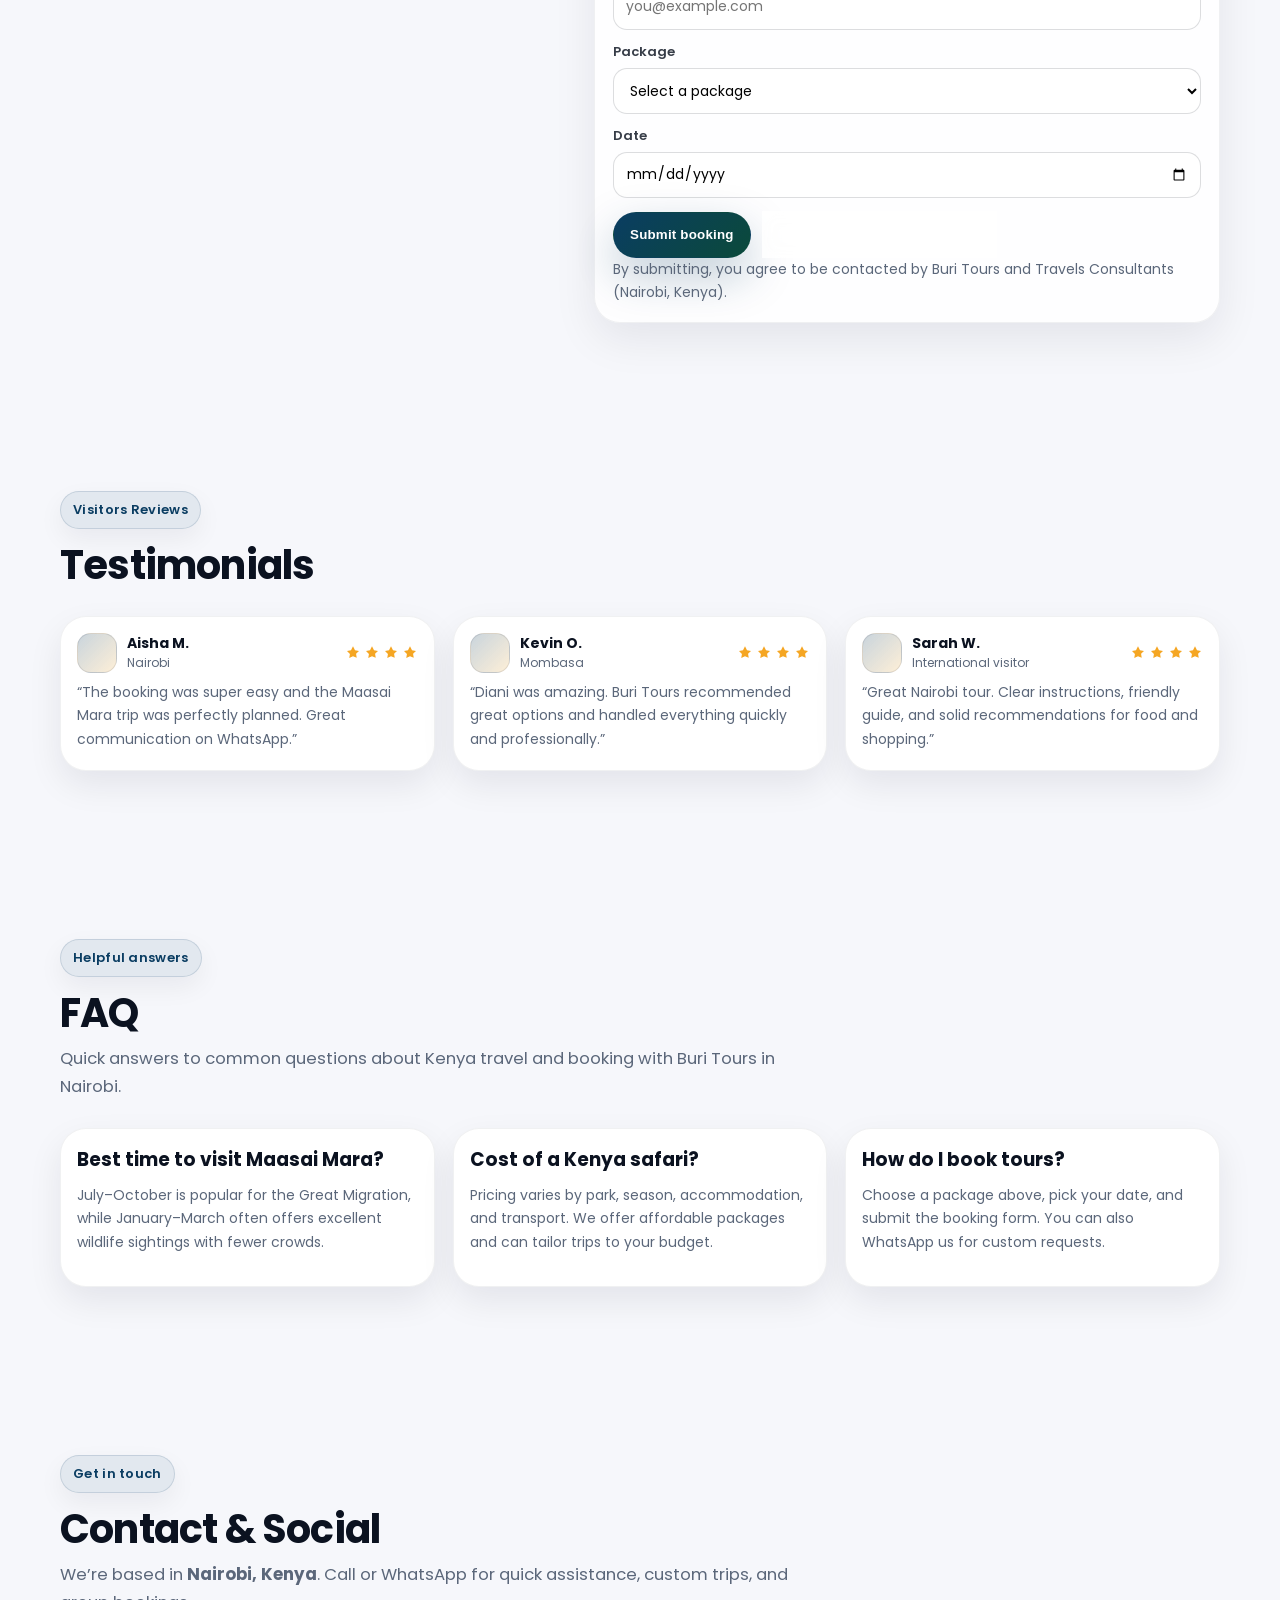
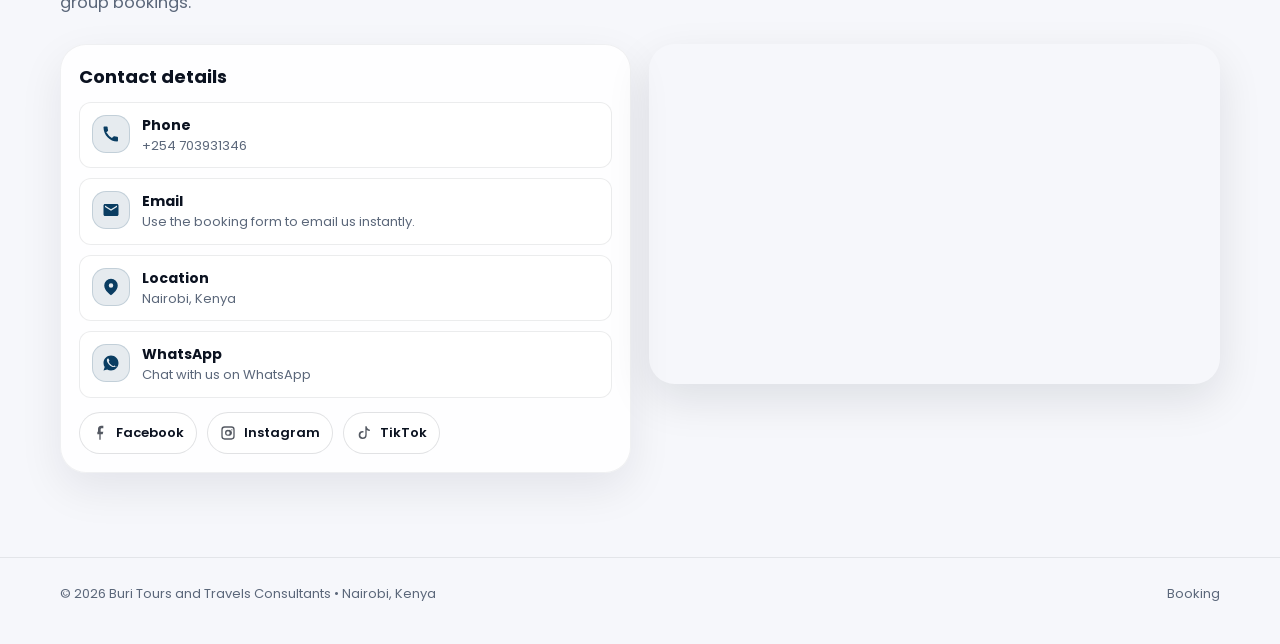
==== commit fde7e66a: "Update index.html" ====
--- a/index.html
+++ b/index.html
@@ -199,7 +199,7 @@
       <!-- Event 1 -->
       <article class="event-card reveal">
         <div class="event-image">
-          <img src="images/migration.jpg" alt="Wildebeest migration crossing in Maasai Mara" />
+          <img src="images/wildbeast.jpeg" alt="Wildebeest migration crossing in Maasai Mara" />
           <span class="event-badge">July – October</span>
         </div>
         <div class="event-content">
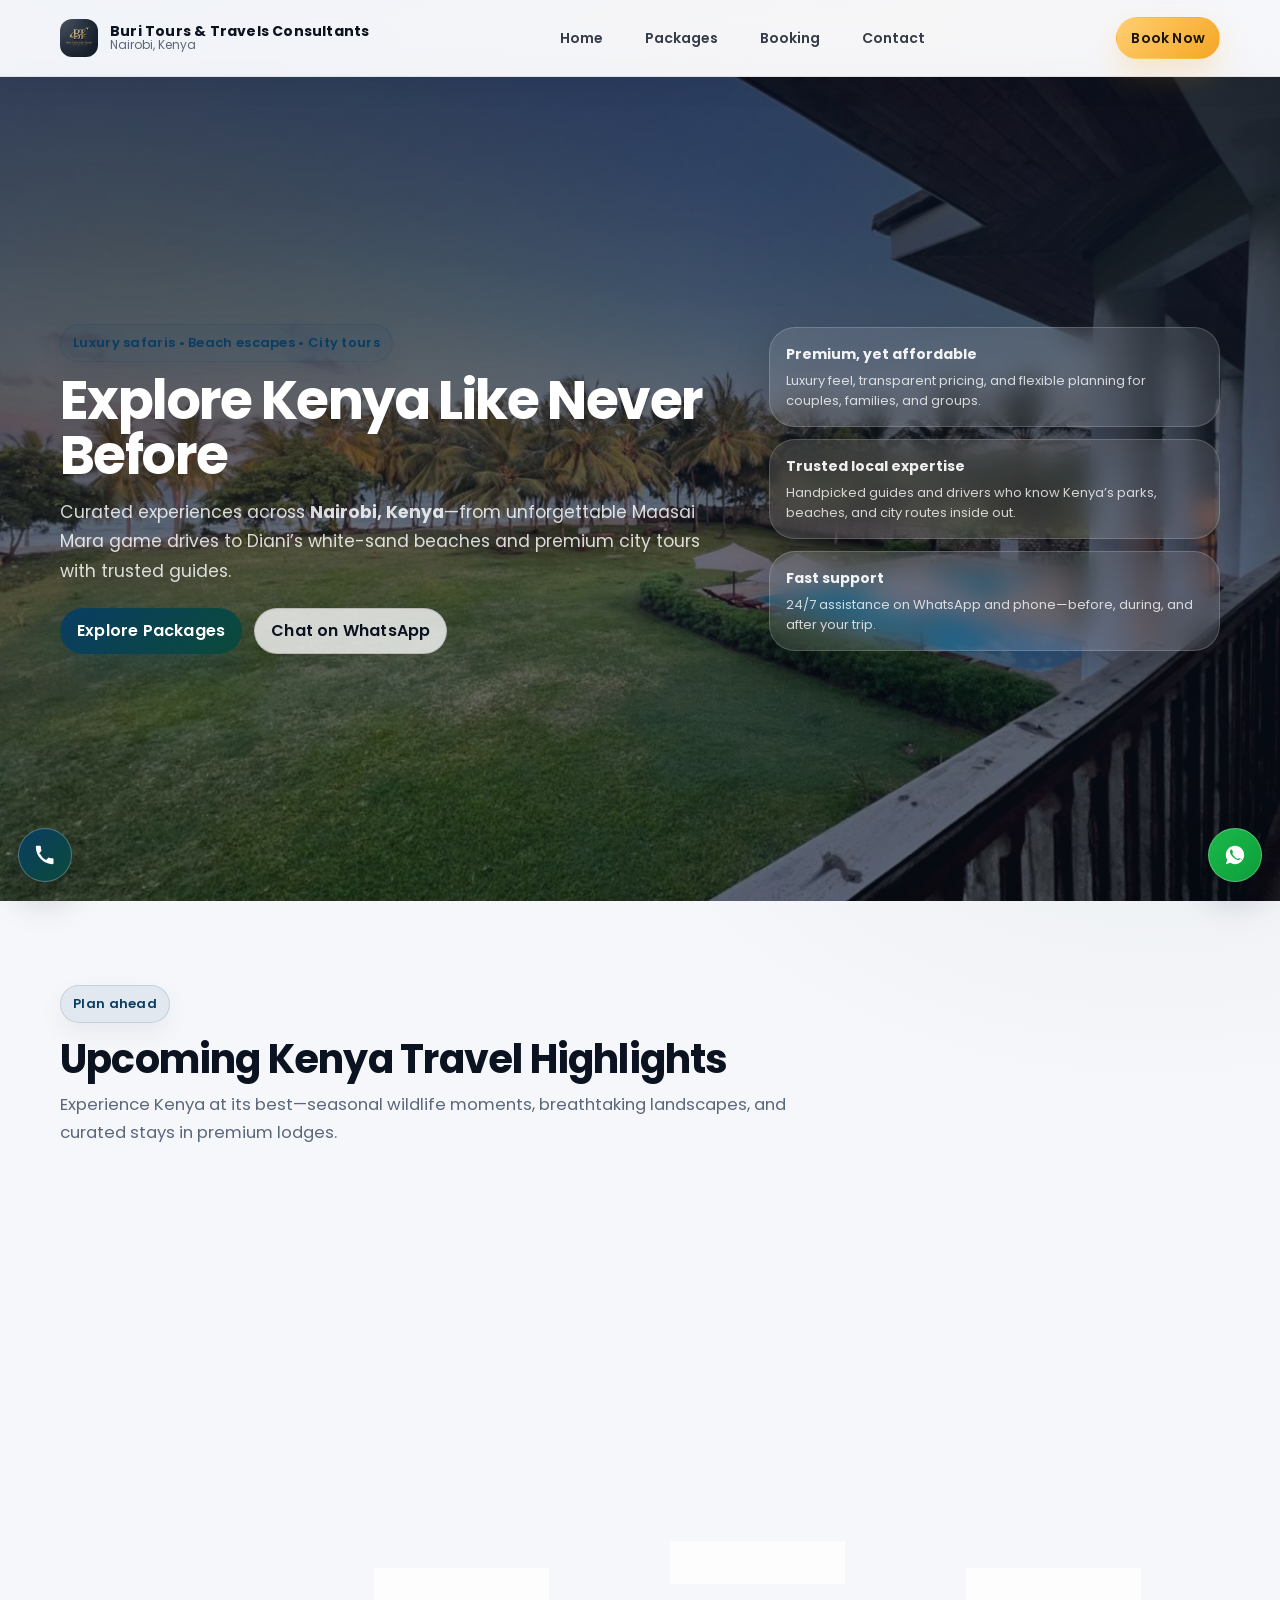
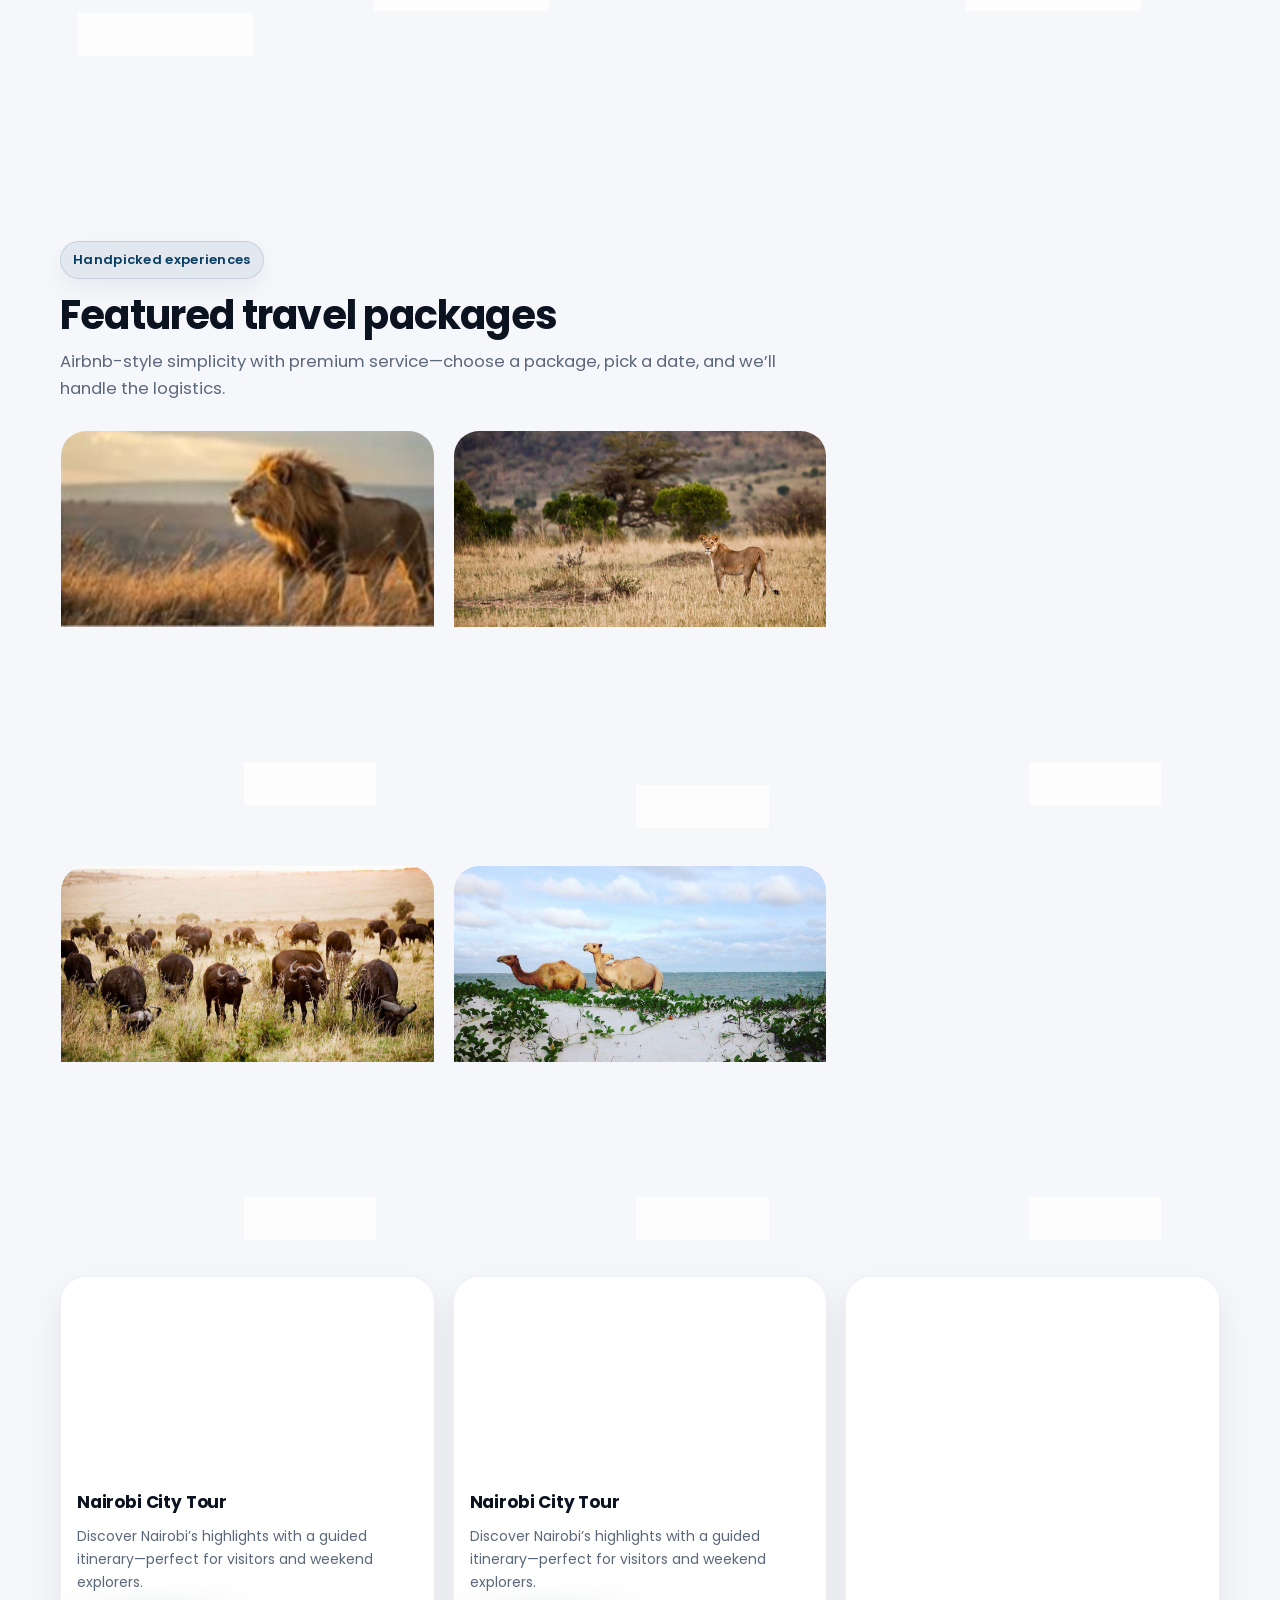
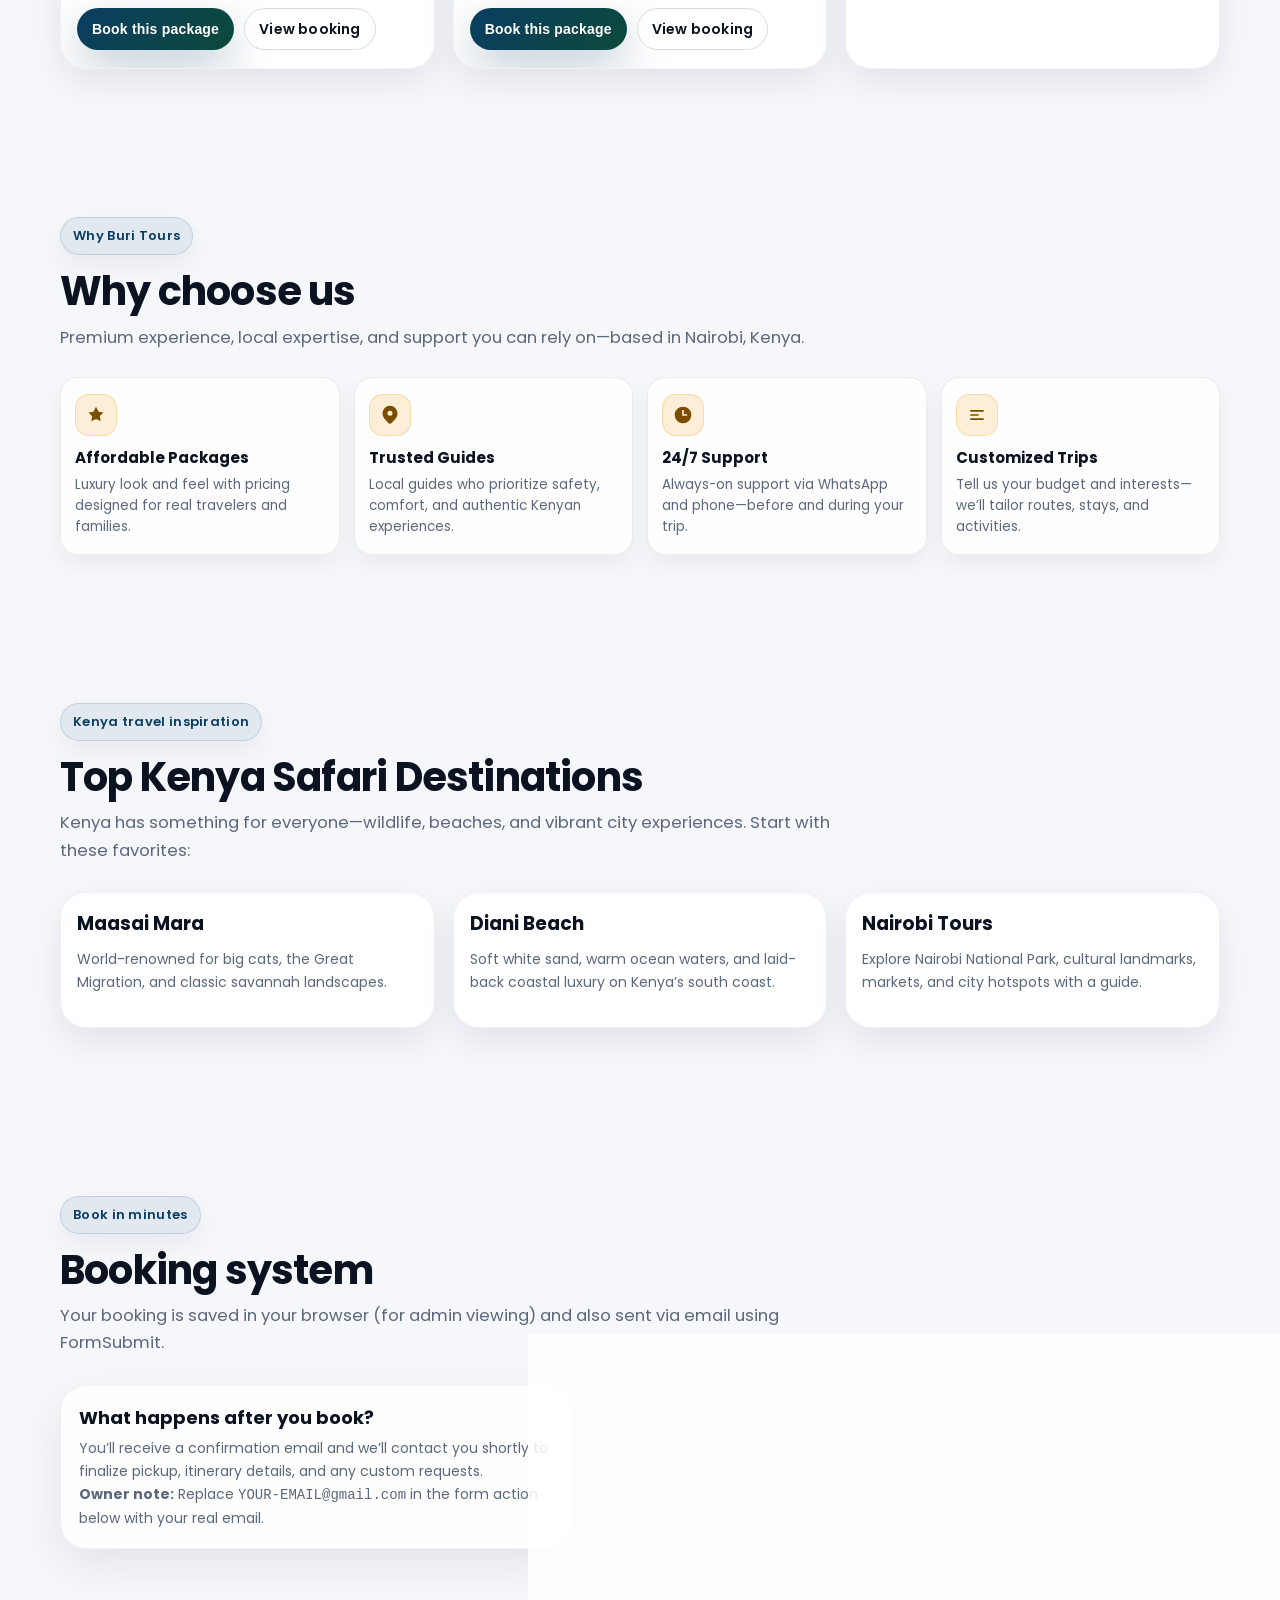
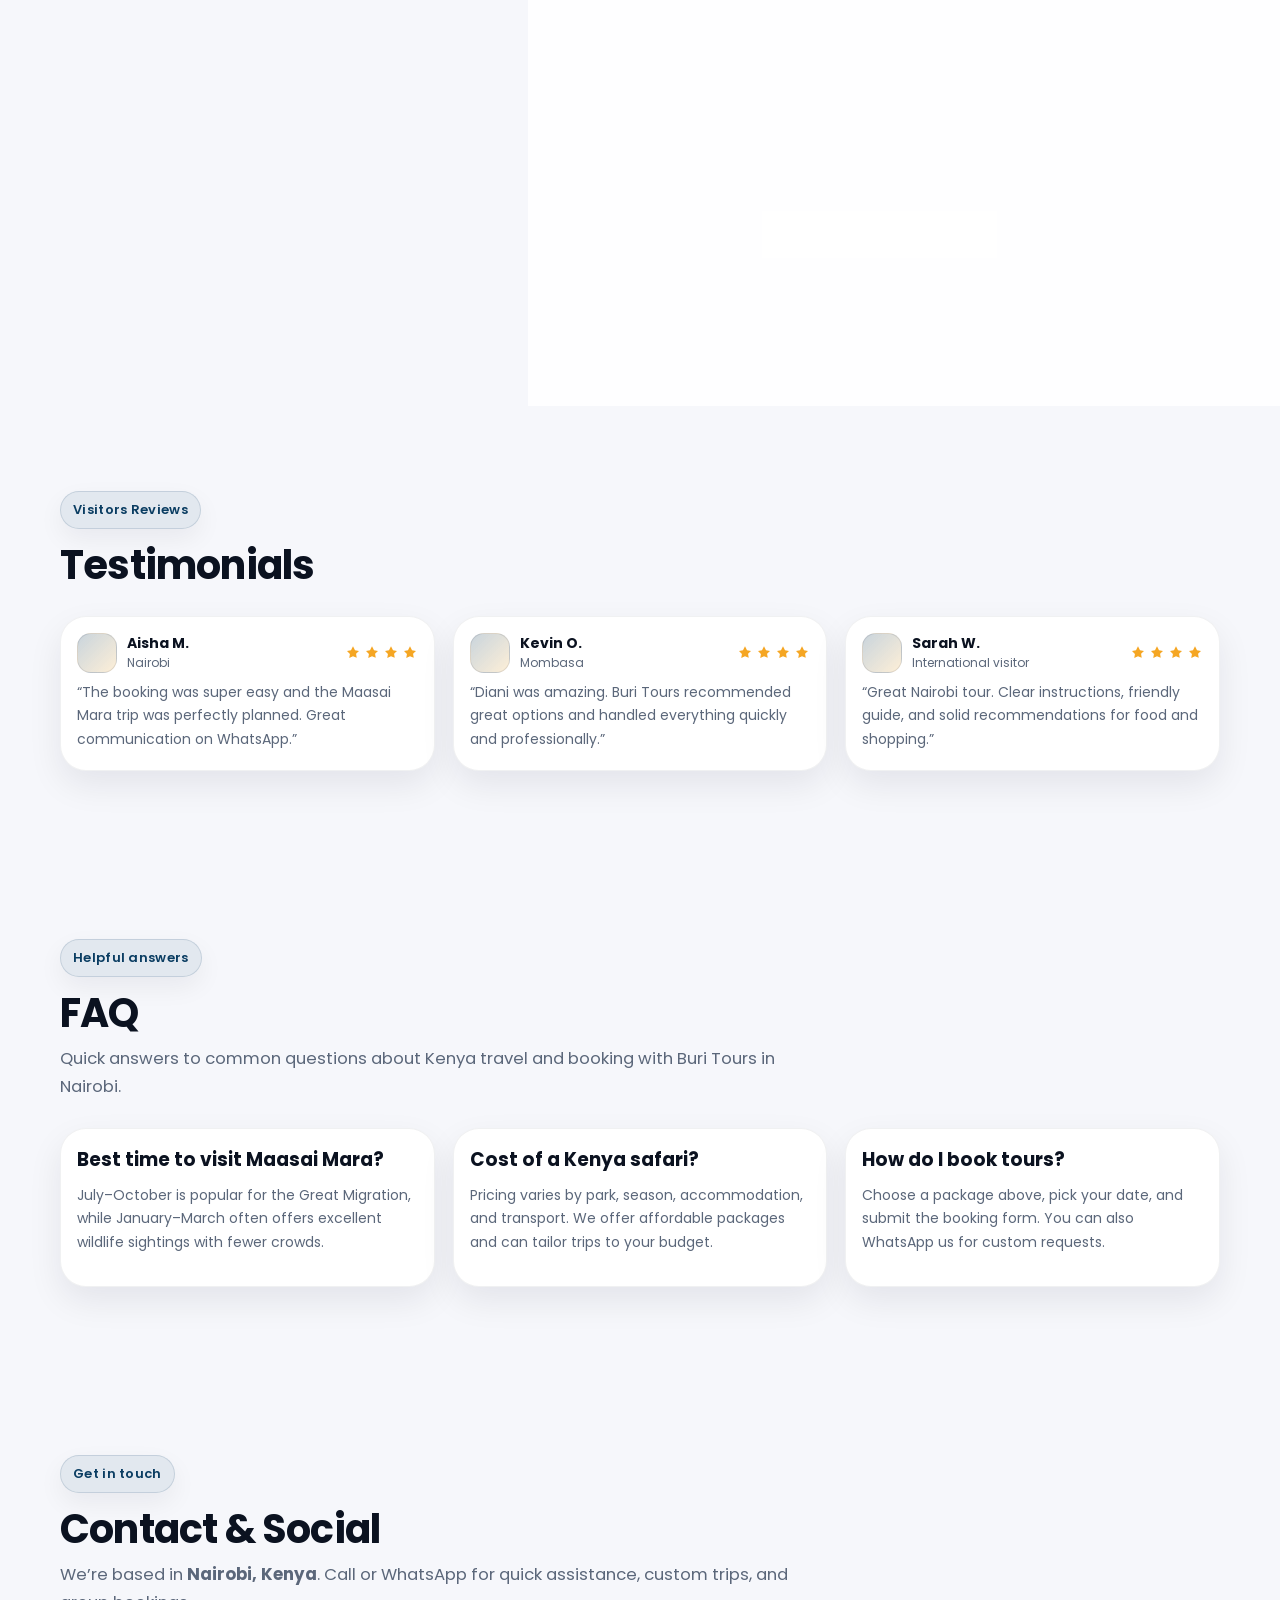
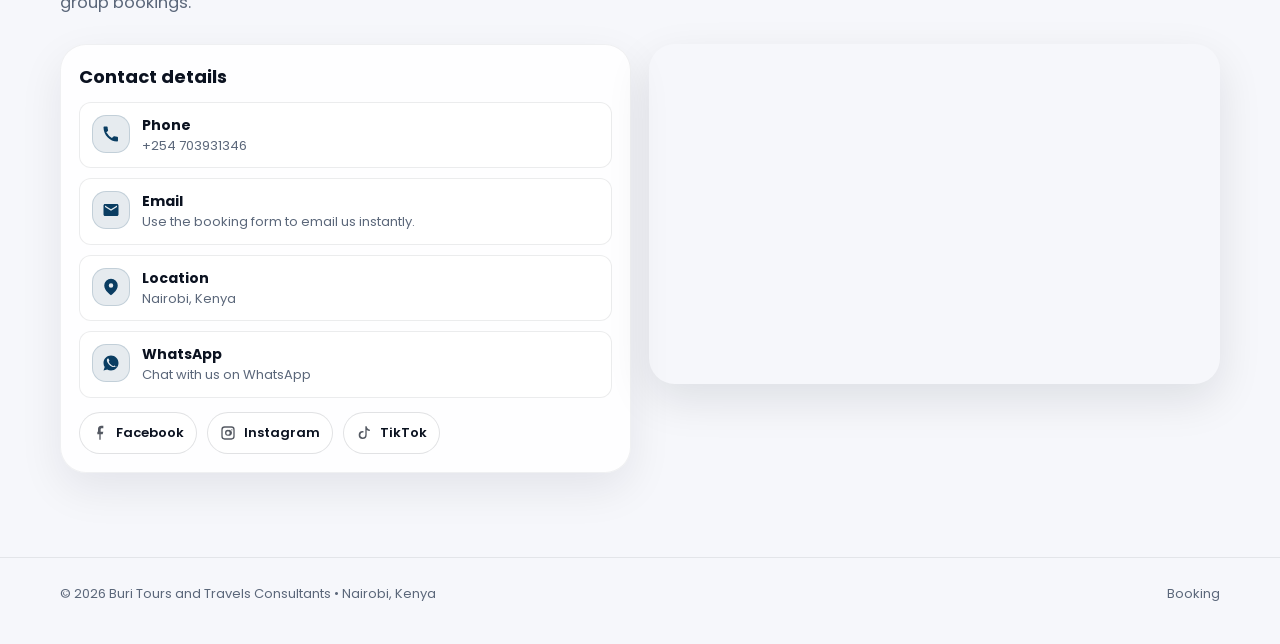
==== commit d3cebc55: "Update index.html" ====
--- a/index.html
+++ b/index.html
@@ -215,7 +215,7 @@
       <!-- Event 2 -->
       <article class="event-card reveal">
         <div class="event-image">
-          <img src="images/amboseli.jpg" alt="Elephants in Amboseli with Mount Kilimanjaro" />
+          <img src="images/Elephant.jpeg" alt="Elephants in Amboseli with Mount Kilimanjaro" />
           <span class="event-badge">All Year</span>
         </div>
         <div class="event-content">
@@ -231,7 +231,7 @@
       <!-- Event 3 -->
       <article class="event-card reveal">
         <div class="event-image">
-          <img src="images/diani2.jpg" alt="Diani beach coastline with palm trees" />
+          <img src="images/diani.jpeg" alt="Diani beach coastline with palm trees" />
           <span class="event-badge">December – March</span>
         </div>
         <div class="event-content">
@@ -247,7 +247,7 @@
       <!-- Event 4 -->
       <article class="event-card reveal">
         <div class="event-image">
-          <img src="images/nakuru.jpg" alt="Flamingos at Lake Nakuru National Park" />
+          <img src="images/flamingo.jpeg" alt="Flamingos at Lake Nakuru National Park" />
           <span class="event-badge">Seasonal</span>
         </div>
         <div class="event-content">
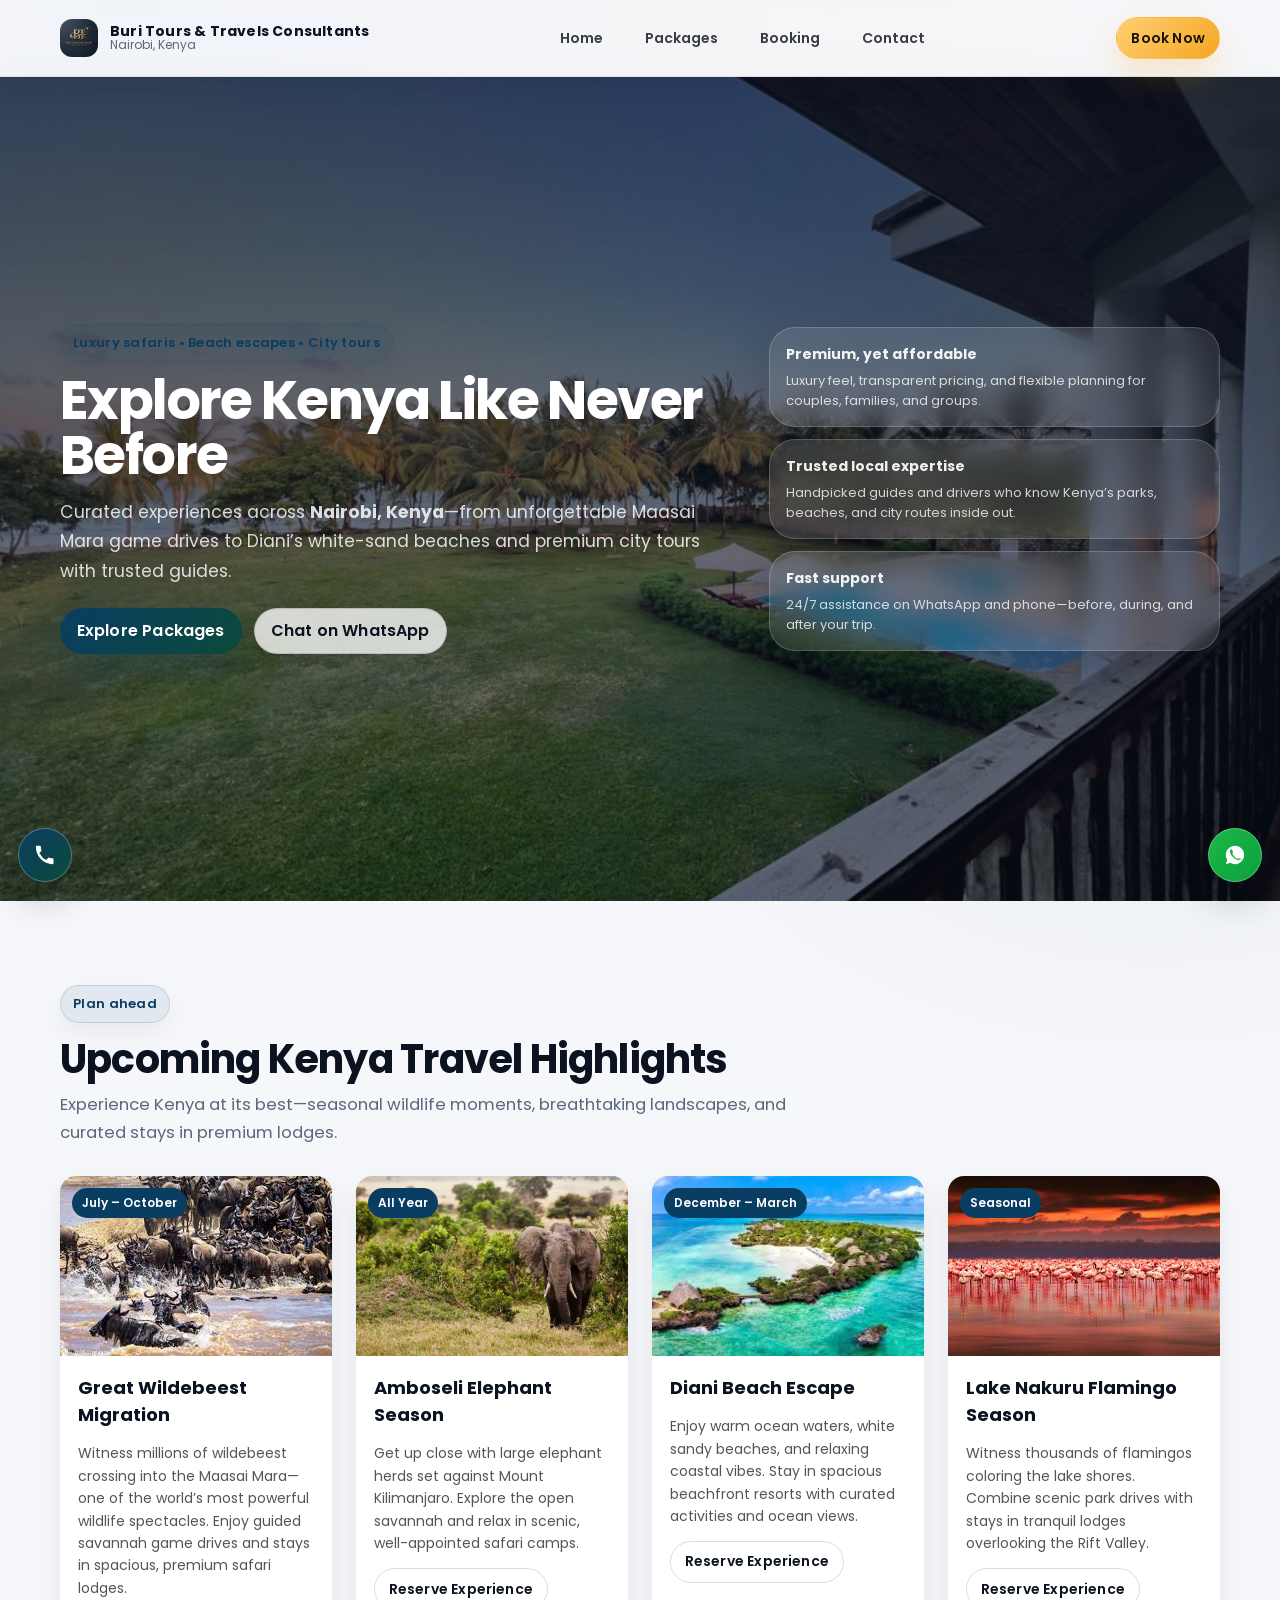
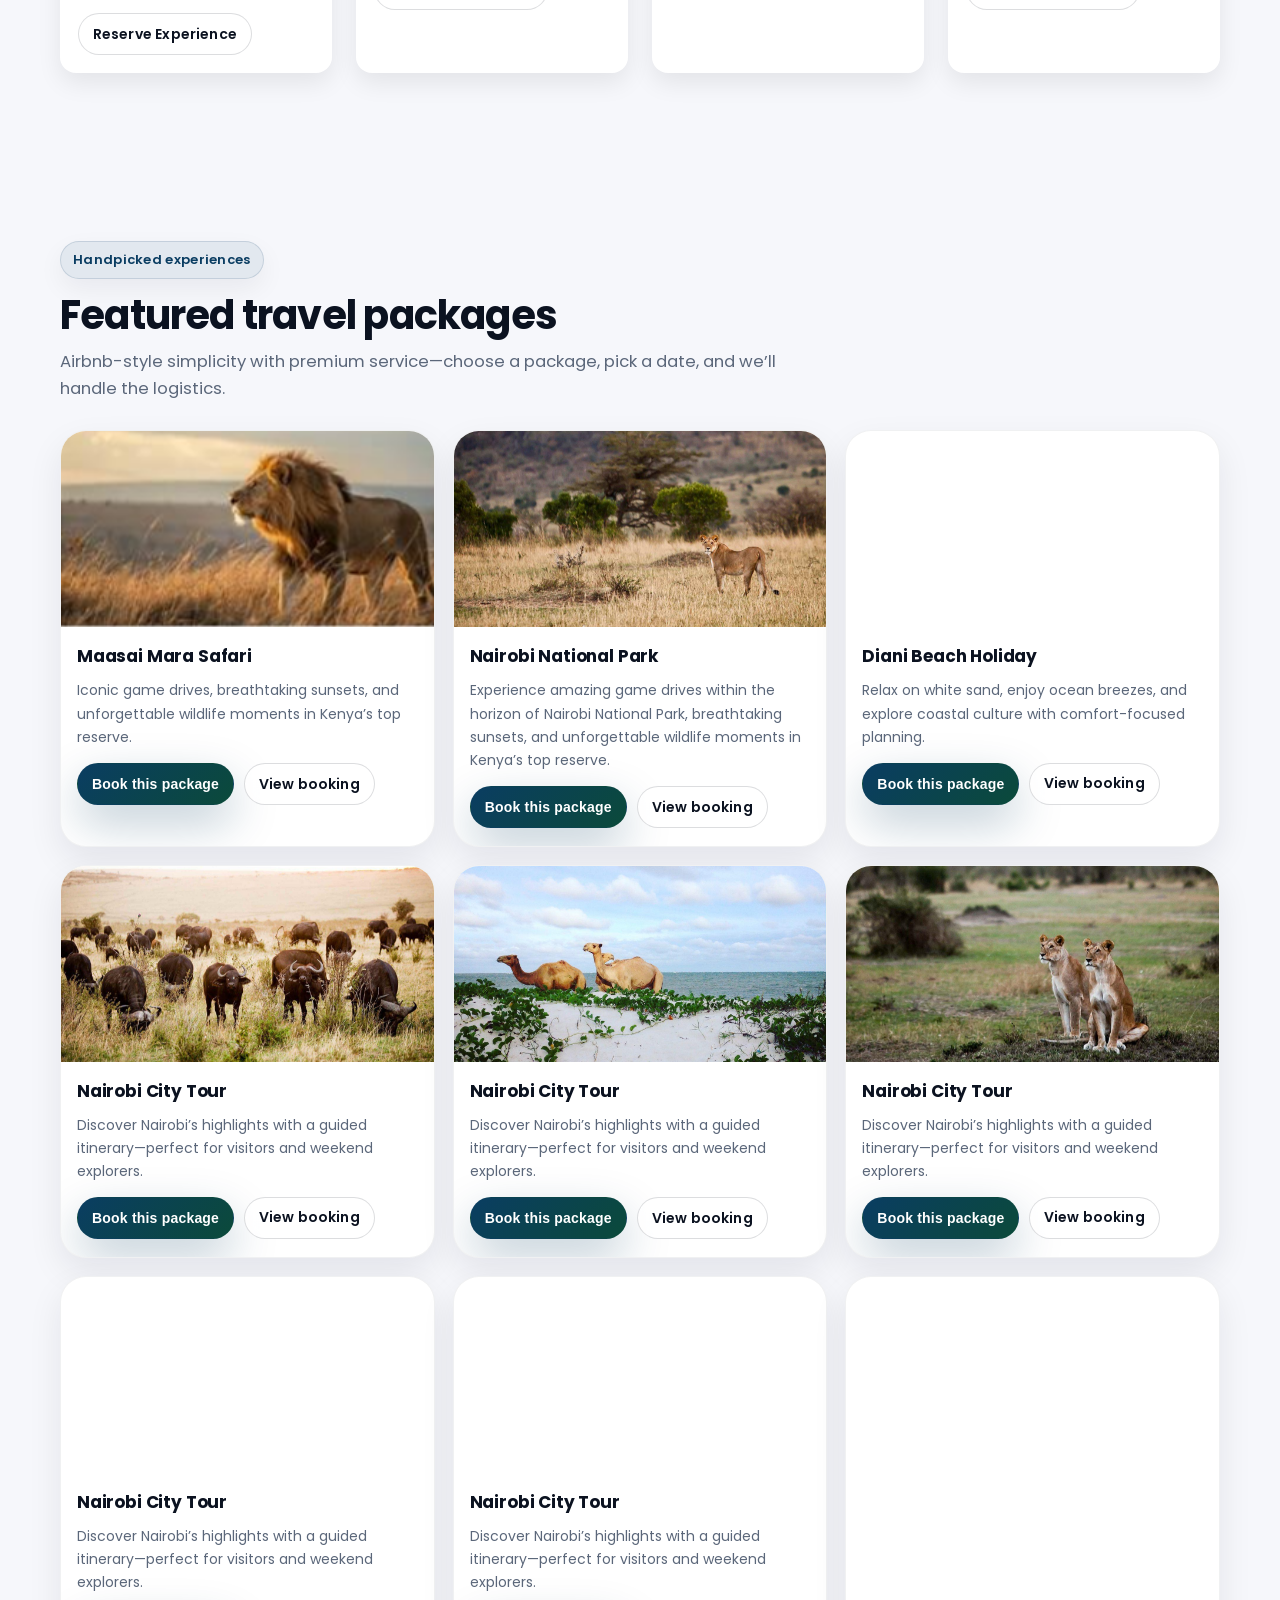
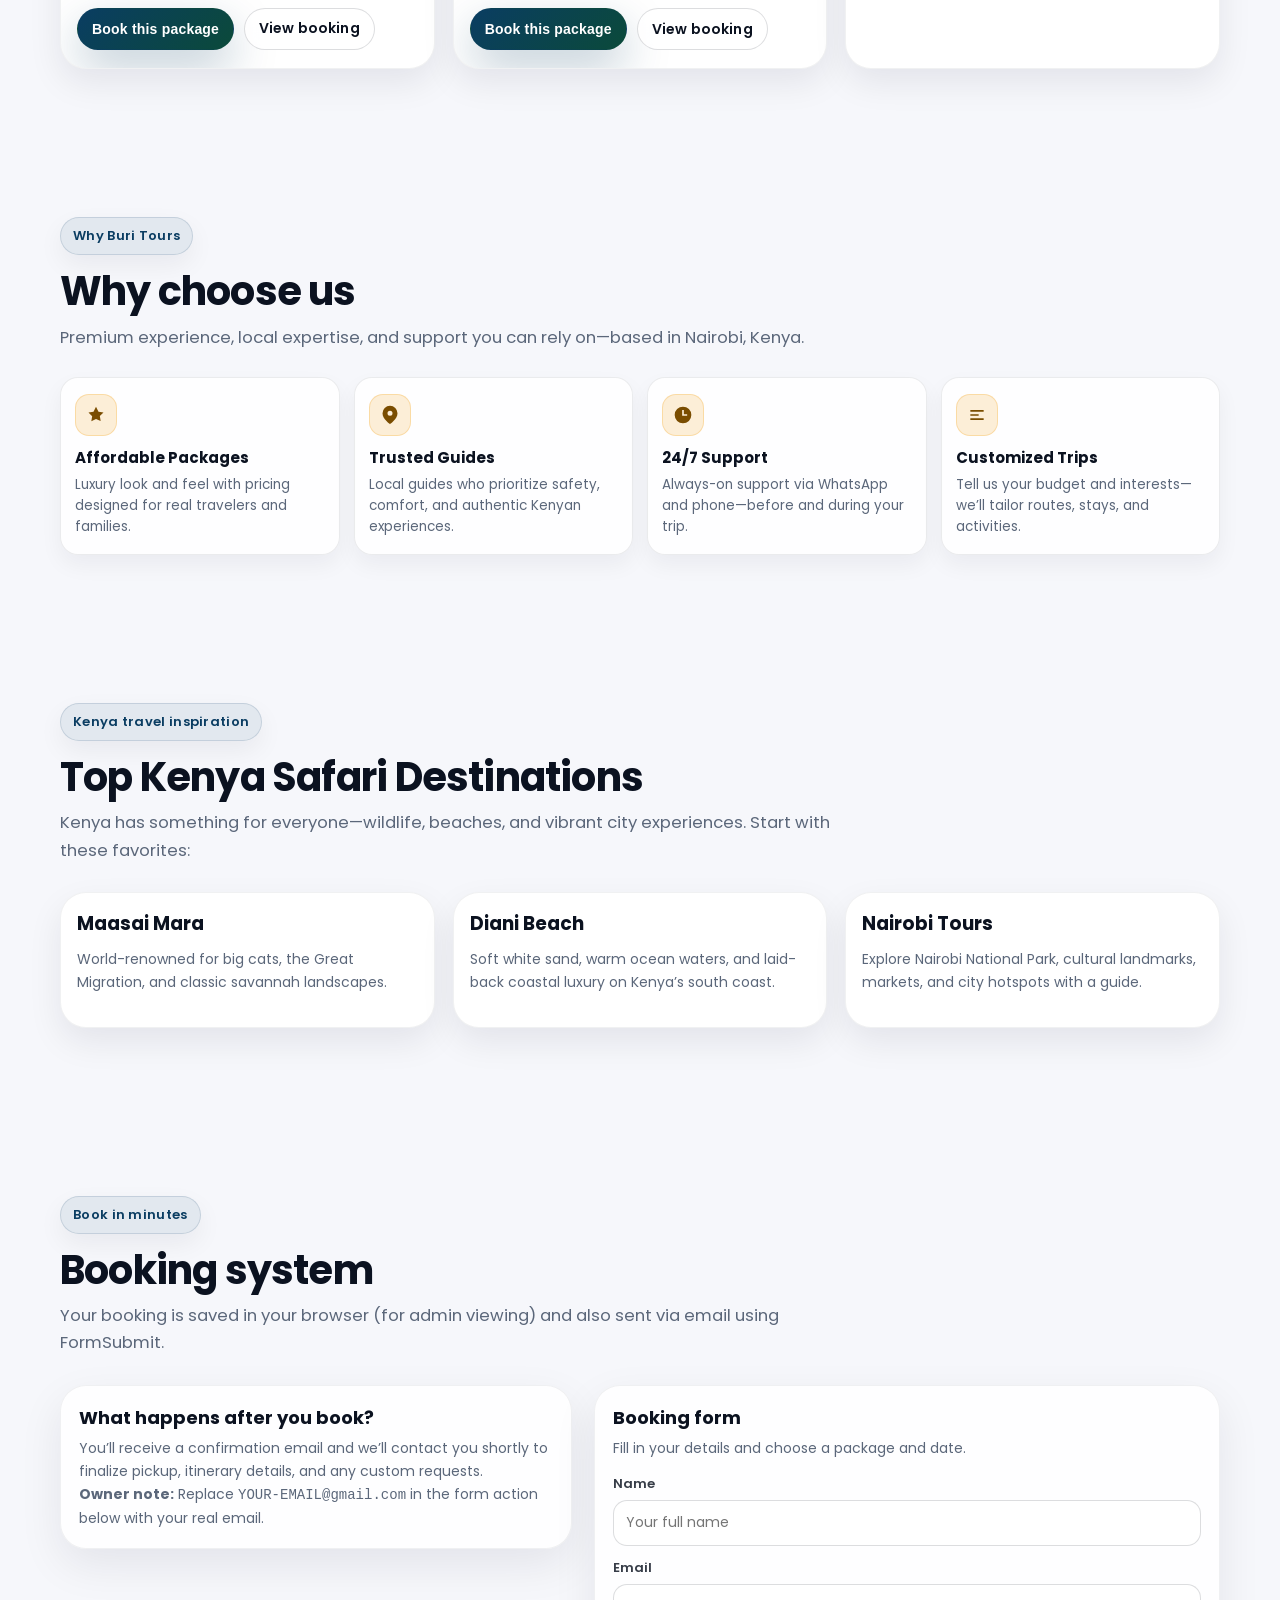
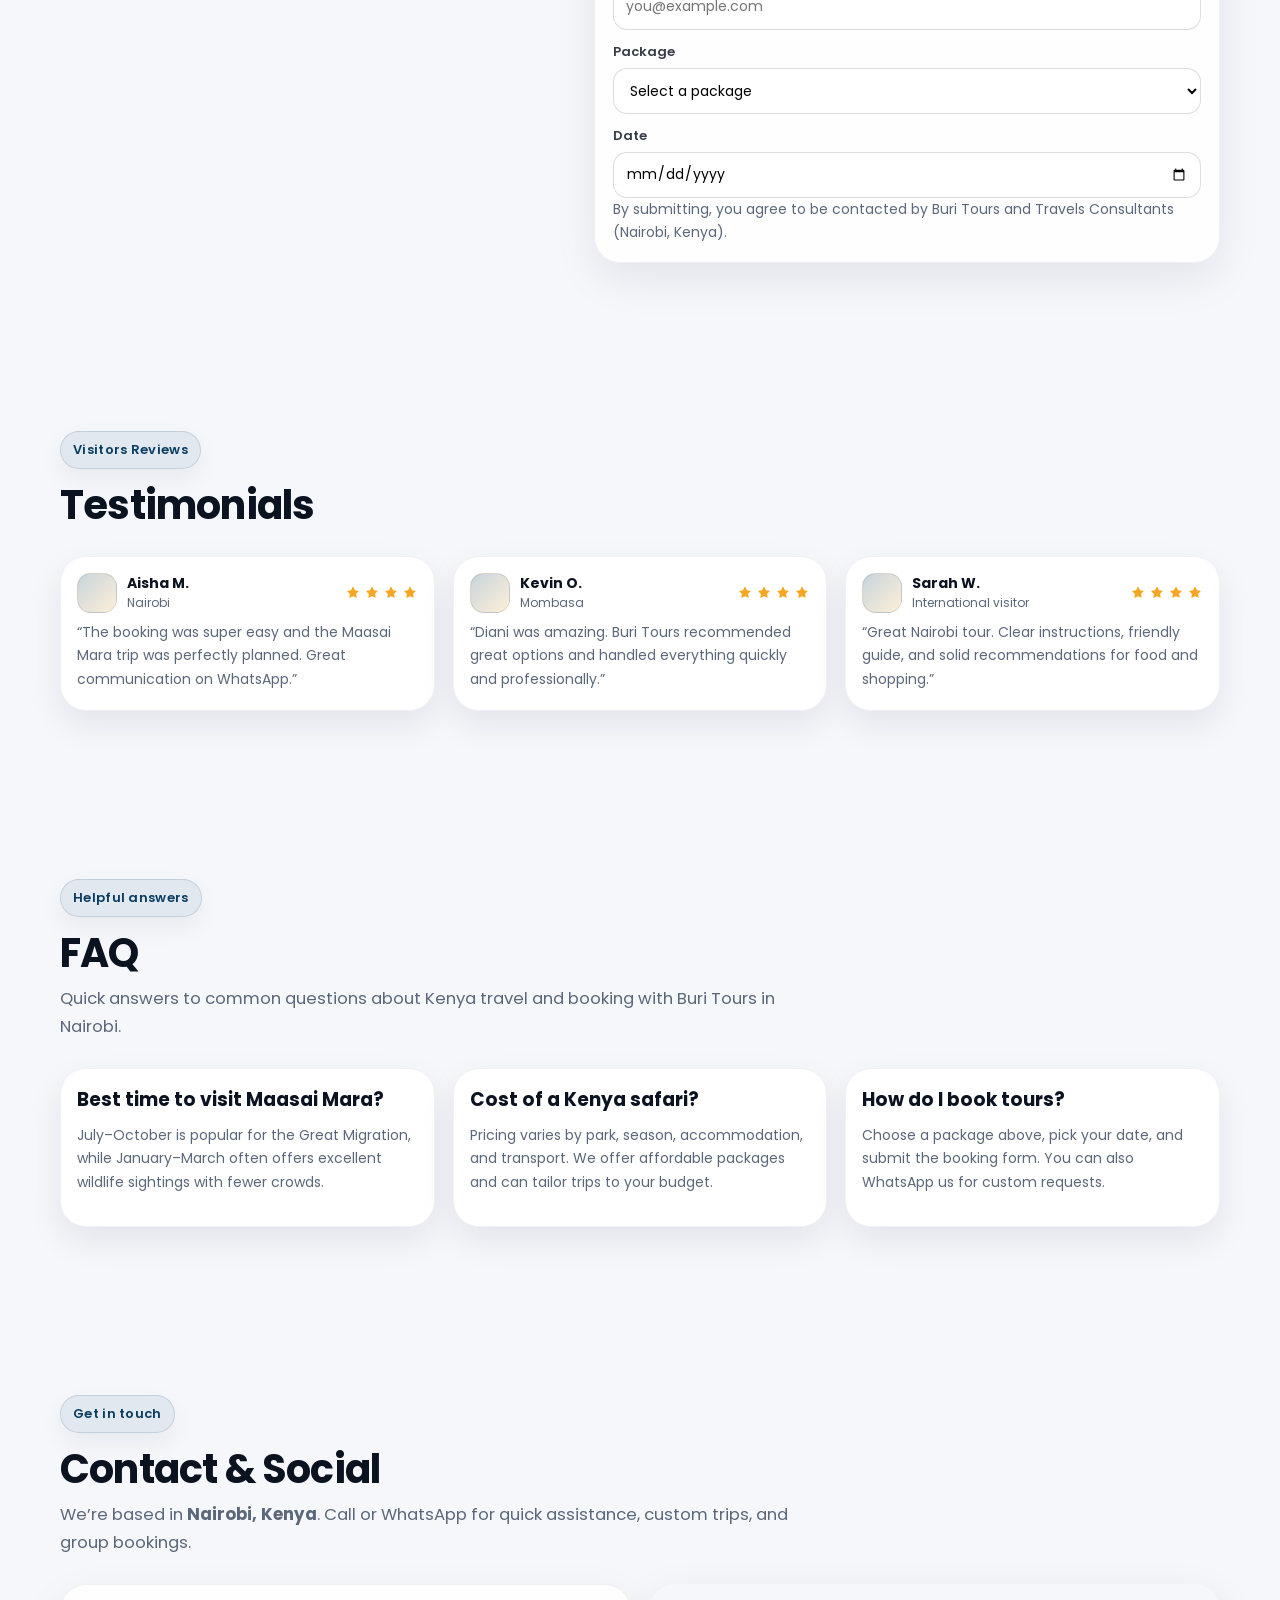
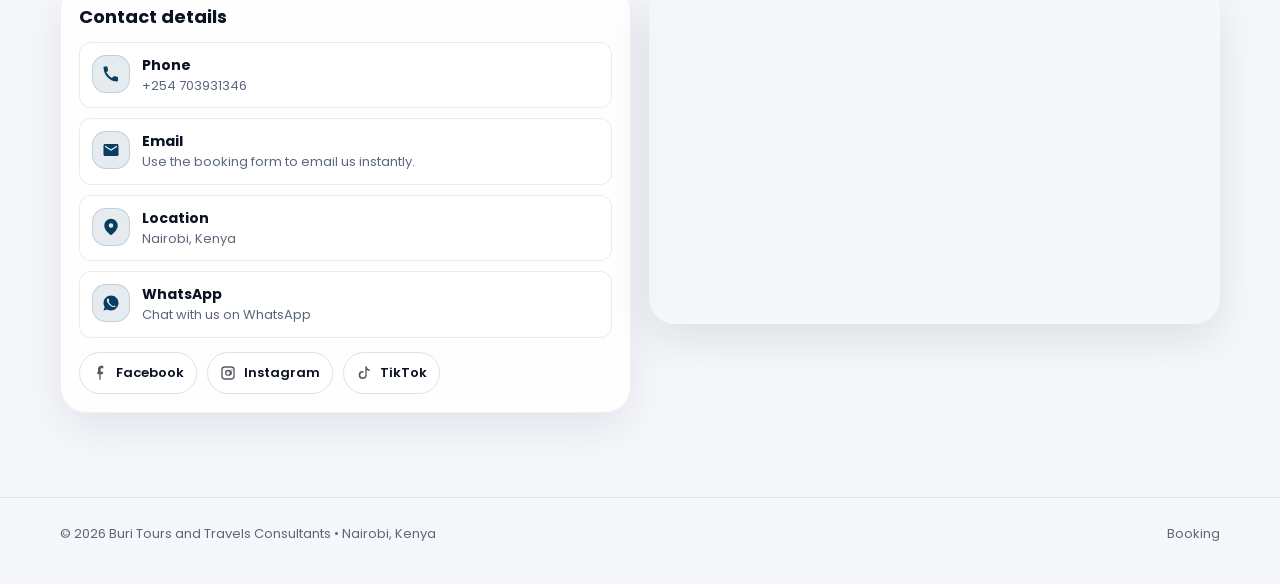
==== commit 6d2fa59c: "Update index html" ====
--- a/index.html
+++ b/index.html
@@ -537,11 +537,6 @@
                   <input id="date" name="date" type="date" required />
                 </div>
 
-                <div class="form-actions">
-                  <button class="btn btn-primary" type="submit">Submit booking</button>
-                  <a class="btn btn-outline" href="admin.html">Open admin dashboard</a>
-                </div>
-
                 <p class="notice">
                   By submitting, you agree to be contacted by Buri Tours and Travels Consultants (Nairobi, Kenya).
                 </p>
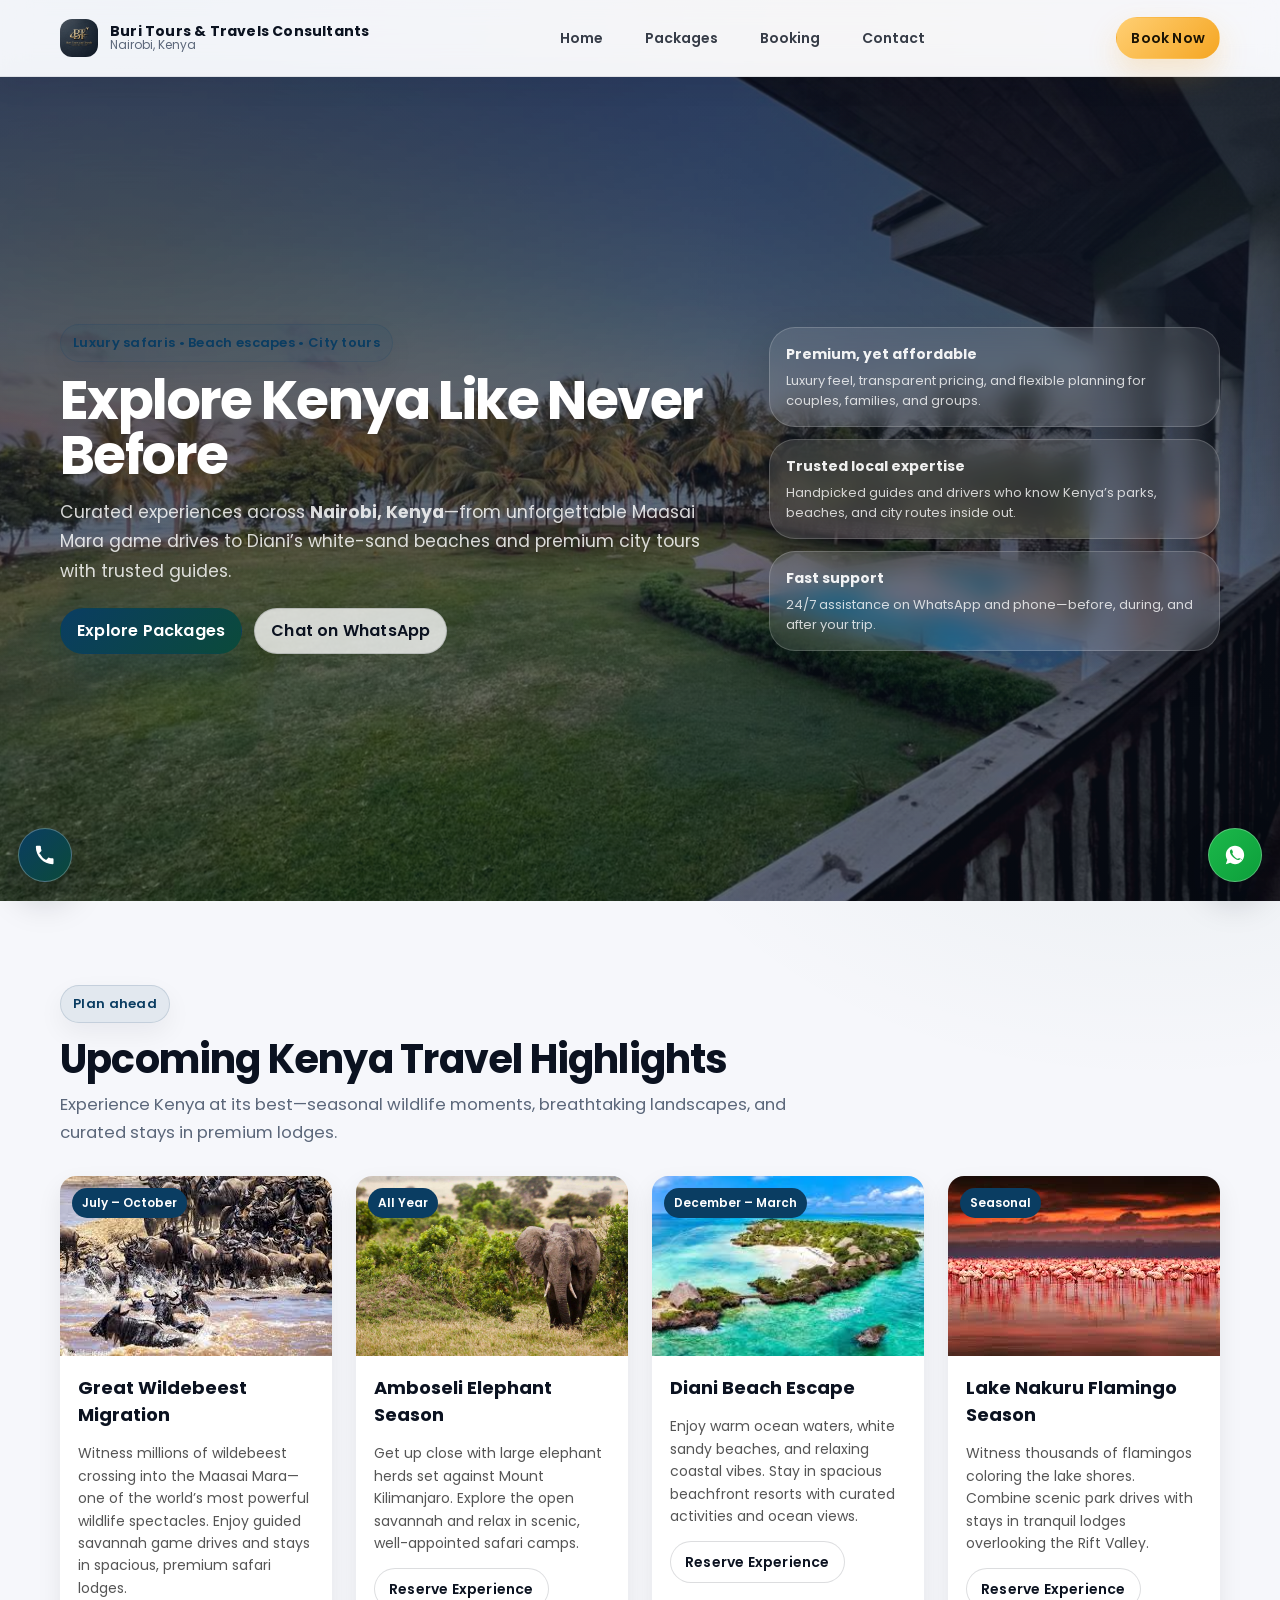
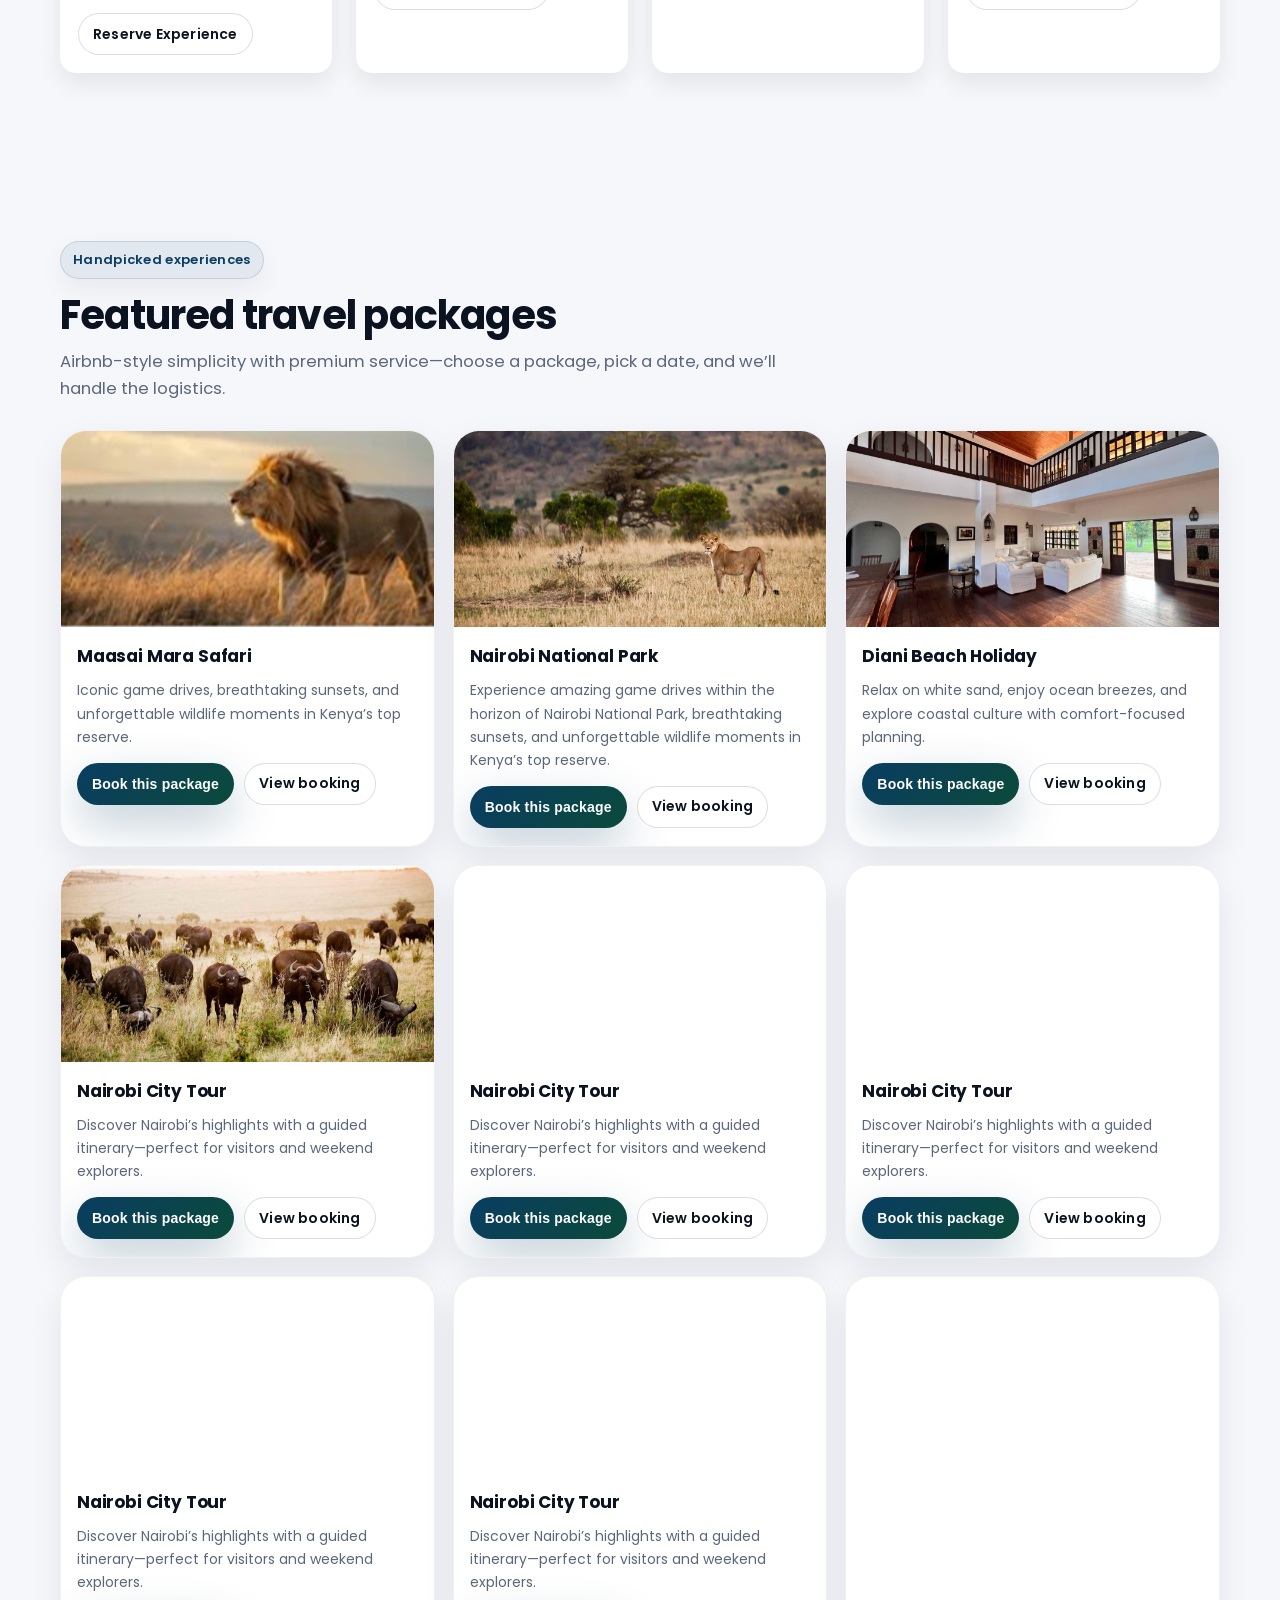
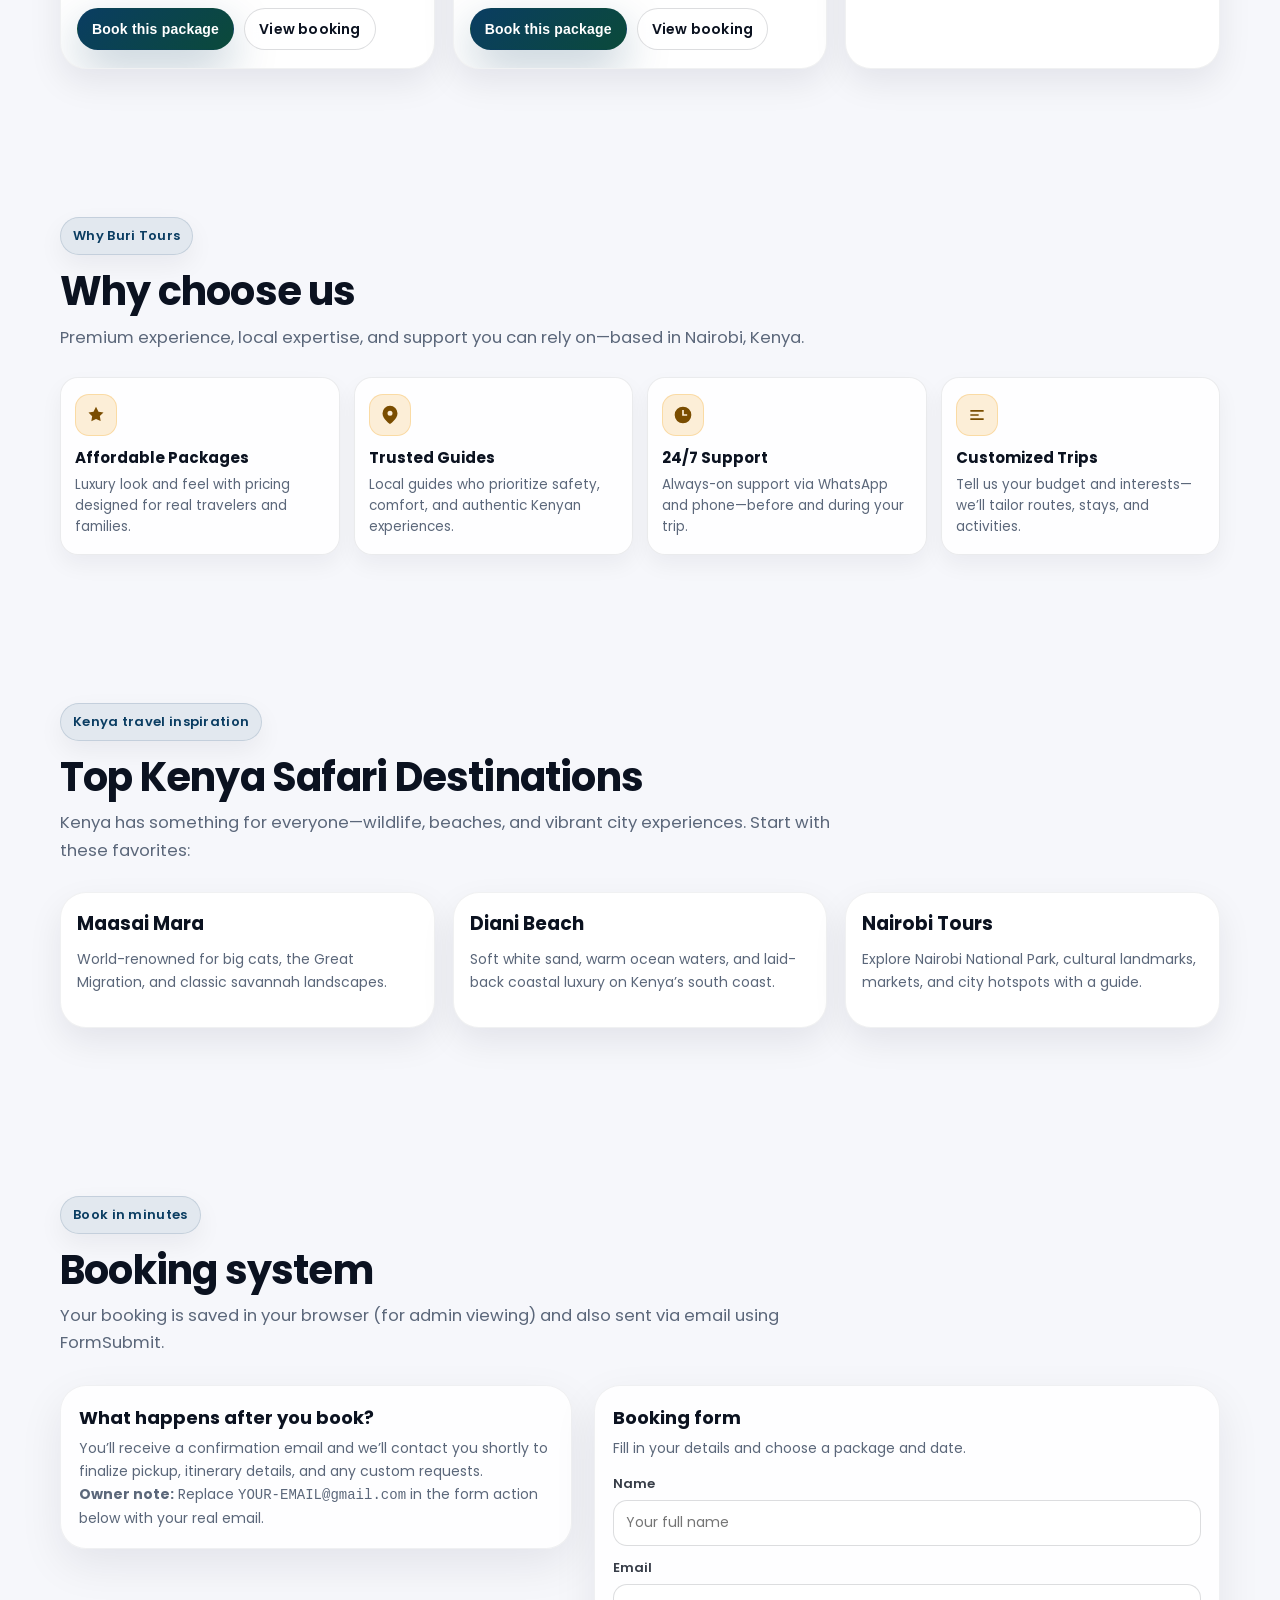
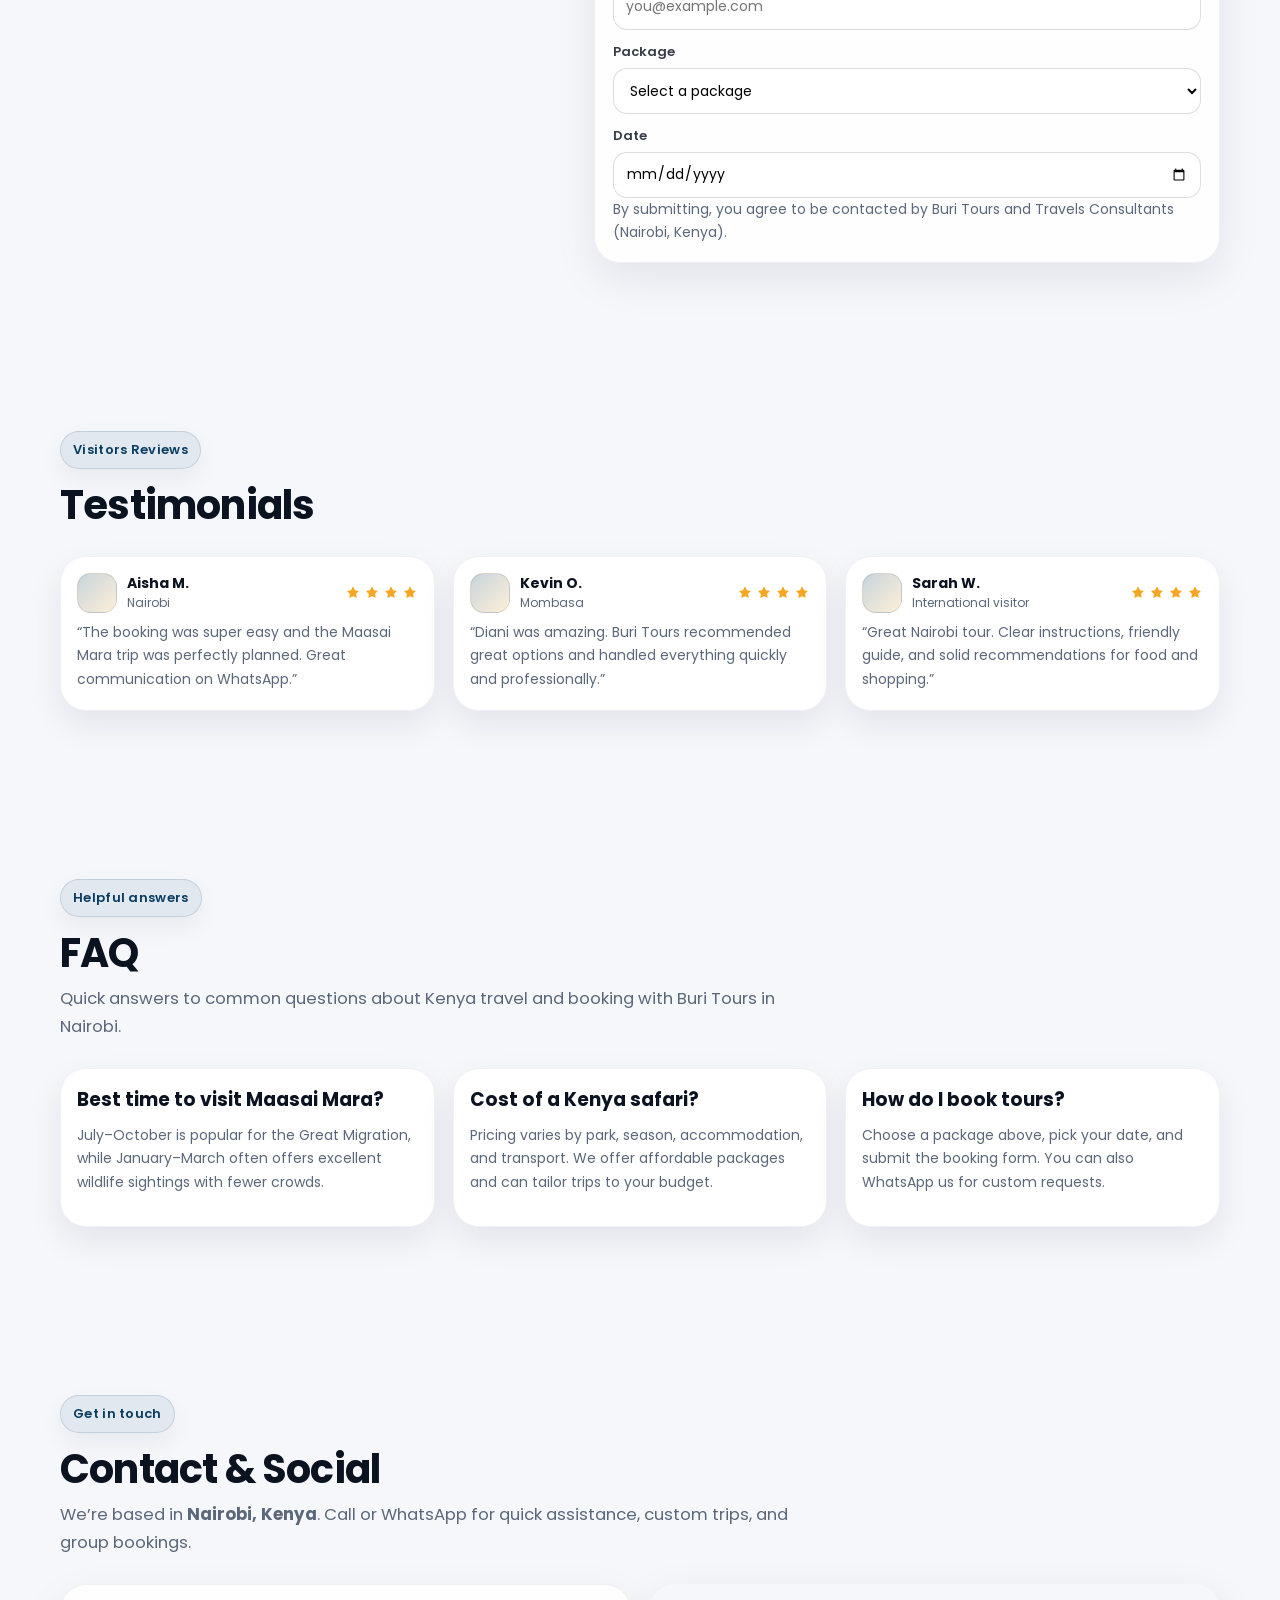
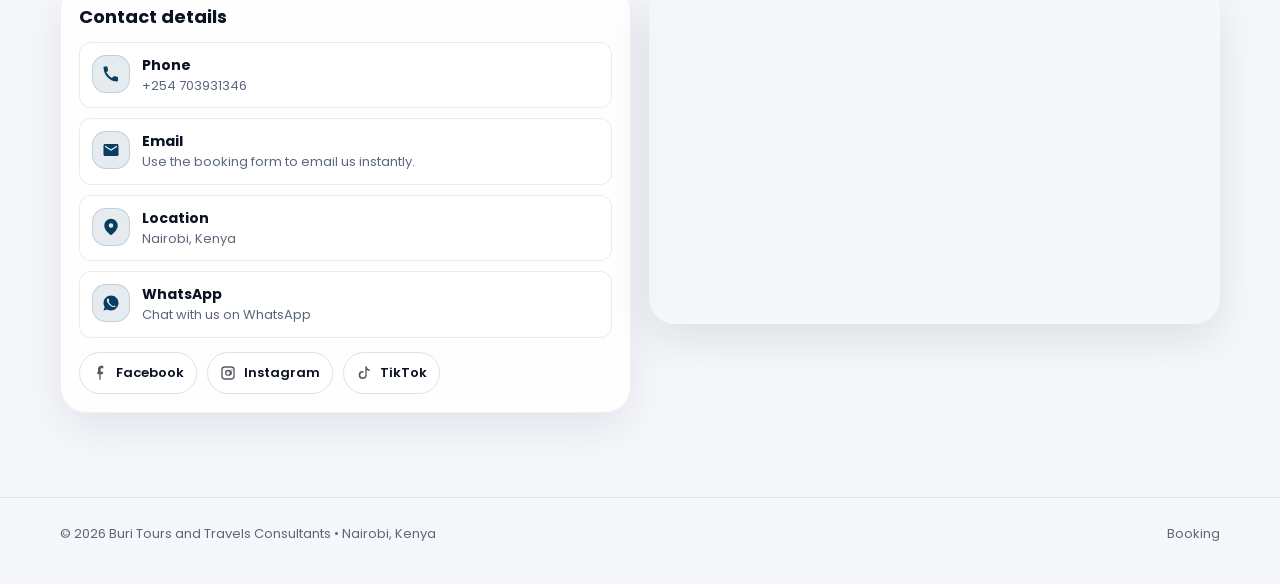
==== commit 995cd665: "Update index.html" ====
--- a/index.html
+++ b/index.html
@@ -526,9 +526,9 @@
                   <label for="package">Package</label>
                   <select id="package" name="package" required>
                     <option value="" selected disabled>Select a package</option>
-                    <option value="Maasai Mara Safari">Maasai Mara Safari – KES 25,000</option>
-                    <option value="Diani Beach Holiday">Diani Beach Holiday – KES 20,000</option>
-                    <option value="Nairobi City Tour">Nairobi City Tour – KES 5,000</option>
+                    <option value="Maasai Mara Safari">Maasai Mara Safari</option>
+                    <option value="Diani Beach Holiday">Diani Beach Holiday</option>
+                    <option value="Nairobi City Tour">Nairobi City Tour</option>
                   </select>
                 </div>
 
